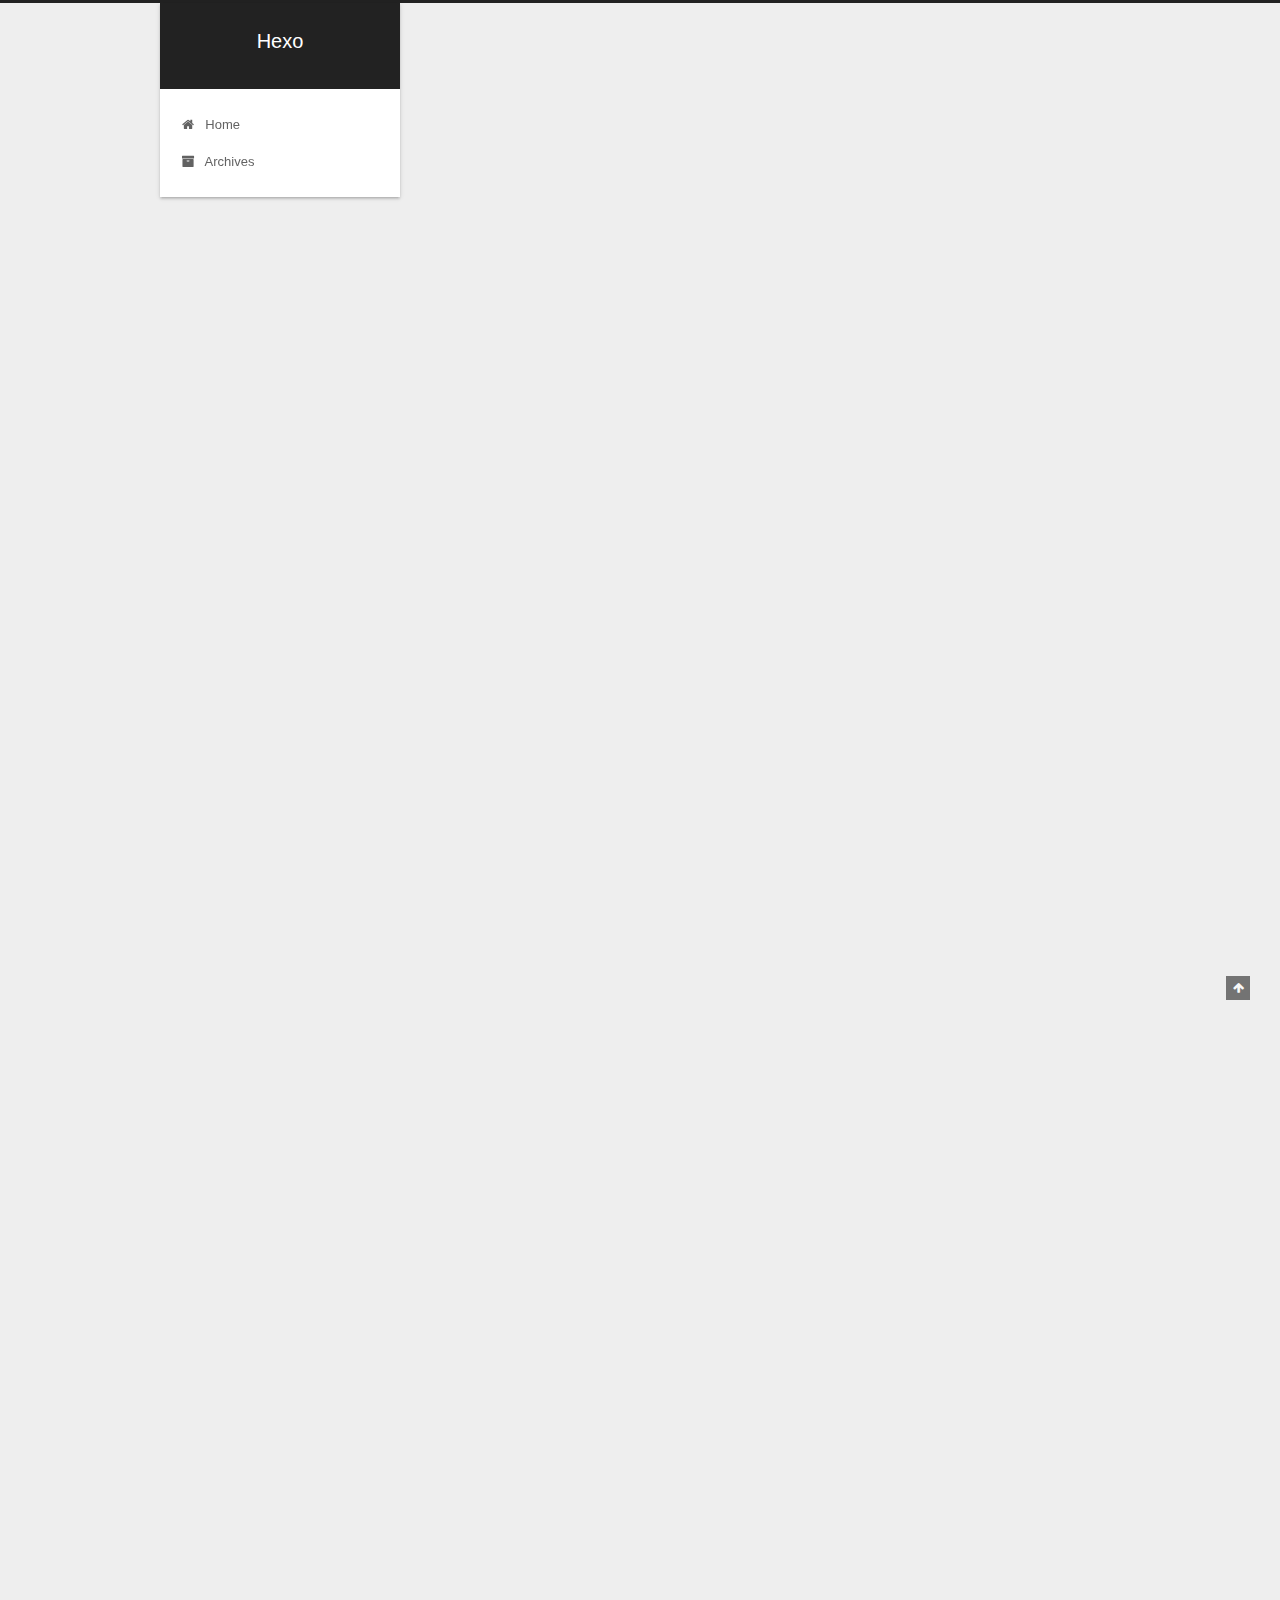
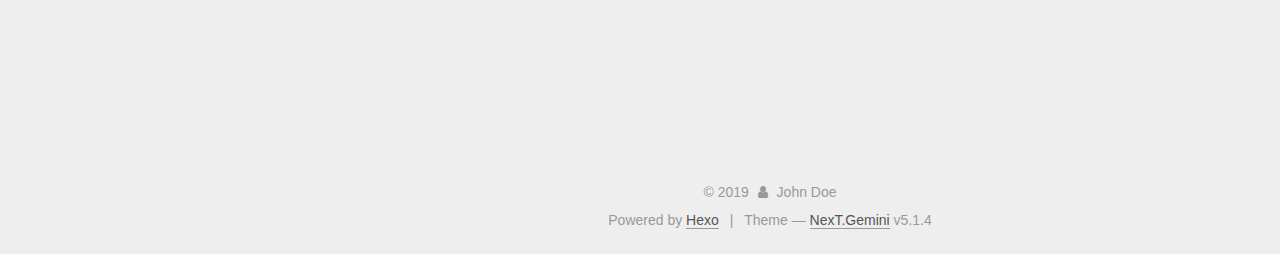
==== index.html @ a7d77ce6 "Site updated: 2019-10-28 16:21:42" ====
<!DOCTYPE html>



  


<html class="theme-next gemini use-motion" lang="en">
<head>
  <meta charset="UTF-8"/>
<meta http-equiv="X-UA-Compatible" content="IE=edge" />
<meta name="viewport" content="width=device-width, initial-scale=1, maximum-scale=1"/>
<meta name="theme-color" content="#222">









<meta http-equiv="Cache-Control" content="no-transform" />
<meta http-equiv="Cache-Control" content="no-siteapp" />
















  
  
  <link href="/lib/fancybox/source/jquery.fancybox.css?v=2.1.5" rel="stylesheet" type="text/css" />







<link href="/lib/font-awesome/css/font-awesome.min.css?v=4.6.2" rel="stylesheet" type="text/css" />

<link href="/css/main.css?v=5.1.4" rel="stylesheet" type="text/css" />


  <link rel="apple-touch-icon" sizes="180x180" href="/images/apple-touch-icon-next.png?v=5.1.4">


  <link rel="icon" type="image/png" sizes="32x32" href="/images/favicon-32x32-next.png?v=5.1.4">


  <link rel="icon" type="image/png" sizes="16x16" href="/images/favicon-16x16-next.png?v=5.1.4">


  <link rel="mask-icon" href="/images/logo.svg?v=5.1.4" color="#222">





  <meta name="keywords" content="Hexo, NexT" />










<meta property="og:type" content="website">
<meta property="og:title" content="Hexo">
<meta property="og:url" content="http:&#x2F;&#x2F;yoursite.com&#x2F;index.html">
<meta property="og:site_name" content="Hexo">
<meta property="og:locale" content="en">
<meta name="twitter:card" content="summary">



<script type="text/javascript" id="hexo.configurations">
  var NexT = window.NexT || {};
  var CONFIG = {
    root: '/',
    scheme: 'Gemini',
    version: '5.1.4',
    sidebar: {"position":"left","display":"post","offset":12,"b2t":false,"scrollpercent":false,"onmobile":false},
    fancybox: true,
    tabs: true,
    motion: {"enable":true,"async":false,"transition":{"post_block":"fadeIn","post_header":"slideDownIn","post_body":"slideDownIn","coll_header":"slideLeftIn","sidebar":"slideUpIn"}},
    duoshuo: {
      userId: '0',
      author: 'Author'
    },
    algolia: {
      applicationID: '',
      apiKey: '',
      indexName: '',
      hits: {"per_page":10},
      labels: {"input_placeholder":"Search for Posts","hits_empty":"We didn't find any results for the search: ${query}","hits_stats":"${hits} results found in ${time} ms"}
    }
  };
</script>



  <link rel="canonical" href="http://yoursite.com/"/>





  <title>Hexo</title>
  








</head>

<body itemscope itemtype="http://schema.org/WebPage" lang="en">

  
  
    
  

  <div class="container sidebar-position-left 
  page-home">
    <div class="headband"></div>

    <header id="header" class="header" itemscope itemtype="http://schema.org/WPHeader">
      <div class="header-inner"><div class="site-brand-wrapper">
  <div class="site-meta ">
    

    <div class="custom-logo-site-title">
      <a href="/"  class="brand" rel="start">
        <span class="logo-line-before"><i></i></span>
        <span class="site-title">Hexo</span>
        <span class="logo-line-after"><i></i></span>
      </a>
    </div>
      
        <p class="site-subtitle"></p>
      
  </div>

  <div class="site-nav-toggle">
    <button>
      <span class="btn-bar"></span>
      <span class="btn-bar"></span>
      <span class="btn-bar"></span>
    </button>
  </div>
</div>

<nav class="site-nav">
  

  
    <ul id="menu" class="menu">
      
        
        <li class="menu-item menu-item-home">
          <a href="/%20" rel="section">
            
              <i class="menu-item-icon fa fa-fw fa-home"></i> <br />
            
            Home
          </a>
        </li>
      
        
        <li class="menu-item menu-item-archives">
          <a href="/archives/%20" rel="section">
            
              <i class="menu-item-icon fa fa-fw fa-archive"></i> <br />
            
            Archives
          </a>
        </li>
      

      
    </ul>
  

  
</nav>



 </div>
    </header>

    <main id="main" class="main">
      <div class="main-inner">
        <div class="content-wrap">
          <div id="content" class="content">
            
  <section id="posts" class="posts-expand">
    
      

  

  
  
  

  <article class="post post-type-normal" itemscope itemtype="http://schema.org/Article">
  
  
  
  <div class="post-block">
    <link itemprop="mainEntityOfPage" href="http://yoursite.com/2019/10/28/%E6%88%91%E7%9A%84%E5%8D%9A%E5%AE%A2/">

    <span hidden itemprop="author" itemscope itemtype="http://schema.org/Person">
      <meta itemprop="name" content="John Doe">
      <meta itemprop="description" content="">
      <meta itemprop="image" content="/images/avatar.gif">
    </span>

    <span hidden itemprop="publisher" itemscope itemtype="http://schema.org/Organization">
      <meta itemprop="name" content="Hexo">
    </span>

    
      <header class="post-header">

        
        
          <h1 class="post-title" itemprop="name headline">
                
                <a class="post-title-link" href="/2019/10/28/%E6%88%91%E7%9A%84%E5%8D%9A%E5%AE%A2/" itemprop="url">我的博客</a></h1>
        

        <div class="post-meta">
          <span class="post-time">
            
              <span class="post-meta-item-icon">
                <i class="fa fa-calendar-o"></i>
              </span>
              
                <span class="post-meta-item-text">Posted on</span>
              
              <time title="Post created" itemprop="dateCreated datePublished" datetime="2019-10-28T16:10:35+08:00">
                2019-10-28
              </time>
            

            

            
          </span>

          

          
            
          

          
          

          

          

          

        </div>
      </header>
    

    
    
    
    <div class="post-body" itemprop="articleBody">

      
      

      
        
          
            
          
        
      
    </div>
    
    
    

    

    

    

    <footer class="post-footer">
      

      

      

      
      
        <div class="post-eof"></div>
      
    </footer>
  </div>
  
  
  
  </article>


    
      

  

  
  
  

  <article class="post post-type-normal" itemscope itemtype="http://schema.org/Article">
  
  
  
  <div class="post-block">
    <link itemprop="mainEntityOfPage" href="http://yoursite.com/2019/10/25/StringBuilder/">

    <span hidden itemprop="author" itemscope itemtype="http://schema.org/Person">
      <meta itemprop="name" content="John Doe">
      <meta itemprop="description" content="">
      <meta itemprop="image" content="/images/avatar.gif">
    </span>

    <span hidden itemprop="publisher" itemscope itemtype="http://schema.org/Organization">
      <meta itemprop="name" content="Hexo">
    </span>

    
      <header class="post-header">

        
        
          <h1 class="post-title" itemprop="name headline">
                
                <a class="post-title-link" href="/2019/10/25/StringBuilder/" itemprop="url">StringBuilder</a></h1>
        

        <div class="post-meta">
          <span class="post-time">
            
              <span class="post-meta-item-icon">
                <i class="fa fa-calendar-o"></i>
              </span>
              
                <span class="post-meta-item-text">Posted on</span>
              
              <time title="Post created" itemprop="dateCreated datePublished" datetime="2019-10-25T15:19:40+08:00">
                2019-10-25
              </time>
            

            

            
          </span>

          

          
            
          

          
          

          

          

          

        </div>
      </header>
    

    
    
    
    <div class="post-body" itemprop="articleBody">

      
      

      
        
          
            <h2 id=""><a href="#" class="headerlink" title=""></a></h2>
          
        
      
    </div>
    
    
    

    

    

    

    <footer class="post-footer">
      

      

      

      
      
        <div class="post-eof"></div>
      
    </footer>
  </div>
  
  
  
  </article>


    
      

  

  
  
  

  <article class="post post-type-normal" itemscope itemtype="http://schema.org/Article">
  
  
  
  <div class="post-block">
    <link itemprop="mainEntityOfPage" href="http://yoursite.com/2019/10/24/%E6%88%91%E7%9A%84%E7%AC%AC%E4%B8%80%E7%AF%87%E5%8D%9A%E5%AE%A2/">

    <span hidden itemprop="author" itemscope itemtype="http://schema.org/Person">
      <meta itemprop="name" content="John Doe">
      <meta itemprop="description" content="">
      <meta itemprop="image" content="/images/avatar.gif">
    </span>

    <span hidden itemprop="publisher" itemscope itemtype="http://schema.org/Organization">
      <meta itemprop="name" content="Hexo">
    </span>

    
      <header class="post-header">

        
        
          <h1 class="post-title" itemprop="name headline">
                
                <a class="post-title-link" href="/2019/10/24/%E6%88%91%E7%9A%84%E7%AC%AC%E4%B8%80%E7%AF%87%E5%8D%9A%E5%AE%A2/" itemprop="url">我的第一篇博客</a></h1>
        

        <div class="post-meta">
          <span class="post-time">
            
              <span class="post-meta-item-icon">
                <i class="fa fa-calendar-o"></i>
              </span>
              
                <span class="post-meta-item-text">Posted on</span>
              
              <time title="Post created" itemprop="dateCreated datePublished" datetime="2019-10-24T00:27:54+08:00">
                2019-10-24
              </time>
            

            

            
          </span>

          

          
            
          

          
          

          

          

          

        </div>
      </header>
    

    
    
    
    <div class="post-body" itemprop="articleBody">

      
      

      
        
          
            <p>hello Hexo!</p>

          
        
      
    </div>
    
    
    

    

    

    

    <footer class="post-footer">
      

      

      

      
      
        <div class="post-eof"></div>
      
    </footer>
  </div>
  
  
  
  </article>


    
      

  

  
  
  

  <article class="post post-type-normal" itemscope itemtype="http://schema.org/Article">
  
  
  
  <div class="post-block">
    <link itemprop="mainEntityOfPage" href="http://yoursite.com/2019/10/23/hello-world/">

    <span hidden itemprop="author" itemscope itemtype="http://schema.org/Person">
      <meta itemprop="name" content="John Doe">
      <meta itemprop="description" content="">
      <meta itemprop="image" content="/images/avatar.gif">
    </span>

    <span hidden itemprop="publisher" itemscope itemtype="http://schema.org/Organization">
      <meta itemprop="name" content="Hexo">
    </span>

    
      <header class="post-header">

        
        
          <h1 class="post-title" itemprop="name headline">
                
                <a class="post-title-link" href="/2019/10/23/hello-world/" itemprop="url">Hello World</a></h1>
        

        <div class="post-meta">
          <span class="post-time">
            
              <span class="post-meta-item-icon">
                <i class="fa fa-calendar-o"></i>
              </span>
              
                <span class="post-meta-item-text">Posted on</span>
              
              <time title="Post created" itemprop="dateCreated datePublished" datetime="2019-10-23T23:57:52+08:00">
                2019-10-23
              </time>
            

            

            
          </span>

          

          
            
          

          
          

          

          

          

        </div>
      </header>
    

    
    
    
    <div class="post-body" itemprop="articleBody">

      
      

      
        
          
            <p>Welcome to <a href="https://hexo.io/" target="_blank" rel="noopener">Hexo</a>! This is your very first post. Check <a href="https://hexo.io/docs/" target="_blank" rel="noopener">documentation</a> for more info. If you get any problems when using Hexo, you can find the answer in <a href="https://hexo.io/docs/troubleshooting.html" target="_blank" rel="noopener">troubleshooting</a> or you can ask me on <a href="https://github.com/hexojs/hexo/issues" target="_blank" rel="noopener">GitHub</a>.</p>
<h2 id="Quick-Start"><a href="#Quick-Start" class="headerlink" title="Quick Start"></a>Quick Start</h2><h3 id="Create-a-new-post"><a href="#Create-a-new-post" class="headerlink" title="Create a new post"></a>Create a new post</h3><figure class="highlight bash"><table><tr><td class="gutter"><pre><span class="line">1</span><br></pre></td><td class="code"><pre><span class="line">$ hexo new <span class="string">"My New Post"</span></span><br></pre></td></tr></table></figure>

<p>More info: <a href="https://hexo.io/docs/writing.html" target="_blank" rel="noopener">Writing</a></p>
<h3 id="Run-server"><a href="#Run-server" class="headerlink" title="Run server"></a>Run server</h3><figure class="highlight bash"><table><tr><td class="gutter"><pre><span class="line">1</span><br></pre></td><td class="code"><pre><span class="line">$ hexo server</span><br></pre></td></tr></table></figure>

<p>More info: <a href="https://hexo.io/docs/server.html" target="_blank" rel="noopener">Server</a></p>
<h3 id="Generate-static-files"><a href="#Generate-static-files" class="headerlink" title="Generate static files"></a>Generate static files</h3><figure class="highlight bash"><table><tr><td class="gutter"><pre><span class="line">1</span><br></pre></td><td class="code"><pre><span class="line">$ hexo generate</span><br></pre></td></tr></table></figure>

<p>More info: <a href="https://hexo.io/docs/generating.html" target="_blank" rel="noopener">Generating</a></p>
<h3 id="Deploy-to-remote-sites"><a href="#Deploy-to-remote-sites" class="headerlink" title="Deploy to remote sites"></a>Deploy to remote sites</h3><figure class="highlight bash"><table><tr><td class="gutter"><pre><span class="line">1</span><br></pre></td><td class="code"><pre><span class="line">$ hexo deploy</span><br></pre></td></tr></table></figure>

<p>More info: <a href="https://hexo.io/docs/deployment.html" target="_blank" rel="noopener">Deployment</a></p>

          
        
      
    </div>
    
    
    

    

    

    

    <footer class="post-footer">
      

      

      

      
      
        <div class="post-eof"></div>
      
    </footer>
  </div>
  
  
  
  </article>


    
  </section>

  


          </div>
          


          

        </div>
        
          
  
  <div class="sidebar-toggle">
    <div class="sidebar-toggle-line-wrap">
      <span class="sidebar-toggle-line sidebar-toggle-line-first"></span>
      <span class="sidebar-toggle-line sidebar-toggle-line-middle"></span>
      <span class="sidebar-toggle-line sidebar-toggle-line-last"></span>
    </div>
  </div>

  <aside id="sidebar" class="sidebar">
    
    <div class="sidebar-inner">

      

      

      <section class="site-overview-wrap sidebar-panel sidebar-panel-active">
        <div class="site-overview">
          <div class="site-author motion-element" itemprop="author" itemscope itemtype="http://schema.org/Person">
            
              <p class="site-author-name" itemprop="name">John Doe</p>
              <p class="site-description motion-element" itemprop="description"></p>
          </div>

          <nav class="site-state motion-element">

            
              <div class="site-state-item site-state-posts">
              
                <a href="/archives/%20%7C%7C%20archive">
              
                  <span class="site-state-item-count">4</span>
                  <span class="site-state-item-name">posts</span>
                </a>
              </div>
            

            

            

          </nav>

          

          

          
          

          
          

          

        </div>
      </section>

      

      

    </div>
  </aside>


        
      </div>
    </main>

    <footer id="footer" class="footer">
      <div class="footer-inner">
        <div class="copyright">&copy; <span itemprop="copyrightYear">2019</span>
  <span class="with-love">
    <i class="fa fa-user"></i>
  </span>
  <span class="author" itemprop="copyrightHolder">John Doe</span>

  
</div>


  <div class="powered-by">Powered by <a class="theme-link" target="_blank" href="https://hexo.io">Hexo</a></div>



  <span class="post-meta-divider">|</span>



  <div class="theme-info">Theme &mdash; <a class="theme-link" target="_blank" href="https://github.com/iissnan/hexo-theme-next">NexT.Gemini</a> v5.1.4</div>




        







        
      </div>
    </footer>

    
      <div class="back-to-top">
        <i class="fa fa-arrow-up"></i>
        
      </div>
    

    

  </div>

  

<script type="text/javascript">
  if (Object.prototype.toString.call(window.Promise) !== '[object Function]') {
    window.Promise = null;
  }
</script>









  












  
  
    <script type="text/javascript" src="/lib/jquery/index.js?v=2.1.3"></script>
  

  
  
    <script type="text/javascript" src="/lib/fastclick/lib/fastclick.min.js?v=1.0.6"></script>
  

  
  
    <script type="text/javascript" src="/lib/jquery_lazyload/jquery.lazyload.js?v=1.9.7"></script>
  

  
  
    <script type="text/javascript" src="/lib/velocity/velocity.min.js?v=1.2.1"></script>
  

  
  
    <script type="text/javascript" src="/lib/velocity/velocity.ui.min.js?v=1.2.1"></script>
  

  
  
    <script type="text/javascript" src="/lib/fancybox/source/jquery.fancybox.pack.js?v=2.1.5"></script>
  


  


  <script type="text/javascript" src="/js/src/utils.js?v=5.1.4"></script>

  <script type="text/javascript" src="/js/src/motion.js?v=5.1.4"></script>



  
  


  <script type="text/javascript" src="/js/src/affix.js?v=5.1.4"></script>

  <script type="text/javascript" src="/js/src/schemes/pisces.js?v=5.1.4"></script>



  

  


  <script type="text/javascript" src="/js/src/bootstrap.js?v=5.1.4"></script>



  


  




	





  





  












  





  

  

  

  
  

  

  

  

</body>
</html>
---- css/main.css ----
/* normalize.css v3.0.2 | MIT License | git.io/normalize */
html {
  font-family: sans-serif; /* 1 */
  -ms-text-size-adjust: 100%; /* 2 */
  -webkit-text-size-adjust: 100%; /* 2 */
}
body {
  margin: 0;
}
article,
aside,
details,
figcaption,
figure,
footer,
header,
hgroup,
main,
menu,
nav,
section,
summary {
  display: block;
}
audio,
canvas,
progress,
video {
  display: inline-block; /* 1 */
  vertical-align: baseline; /* 2 */
}
audio:not([controls]) {
  display: none;
  height: 0;
}
[hidden],
template {
  display: none;
}
a {
  background-color: transparent;
}
a:active,
a:hover {
  outline: 0;
}
abbr[title] {
  border-bottom: 1px dotted;
}
b,
strong {
  font-weight: bold;
}
dfn {
  font-style: italic;
}
h1 {
  font-size: 2em;
  margin: 0.67em 0;
}
mark {
  background: #ff0;
  color: #000;
}
small {
  font-size: 80%;
}
sub,
sup {
  font-size: 75%;
  line-height: 0;
  position: relative;
  vertical-align: baseline;
}
sup {
  top: -0.5em;
}
sub {
  bottom: -0.25em;
}
img {
  border: 0;
}
svg:not(:root) {
  overflow: hidden;
}
figure {
  margin: 1em 40px;
}
hr {
  -moz-box-sizing: content-box;
  box-sizing: content-box;
  height: 0;
}
pre {
  overflow: auto;
}
code,
kbd,
pre,
samp {
  font-family: monospace, monospace;
  font-size: 1em;
}
button,
input,
optgroup,
select,
textarea {
  color: inherit; /* 1 */
  font: inherit; /* 2 */
  margin: 0; /* 3 */
}
button {
  overflow: visible;
}
button,
select {
  text-transform: none;
}
button,
html input[type="button"],
input[type="reset"],
input[type="submit"] {
  -webkit-appearance: button; /* 2 */
  cursor: pointer; /* 3 */
}
button[disabled],
html input[disabled] {
  cursor: default;
}
button::-moz-focus-inner,
input::-moz-focus-inner {
  border: 0;
  padding: 0;
}
input {
  line-height: normal;
}
input[type="checkbox"],
input[type="radio"] {
  box-sizing: border-box; /* 1 */
  padding: 0; /* 2 */
}
input[type="number"]::-webkit-inner-spin-button,
input[type="number"]::-webkit-outer-spin-button {
  height: auto;
}
input[type="search"] {
  -webkit-appearance: textfield; /* 1 */
  -moz-box-sizing: content-box;
  -webkit-box-sizing: content-box; /* 2 */
  box-sizing: content-box;
}
input[type="search"]::-webkit-search-cancel-button,
input[type="search"]::-webkit-search-decoration {
  -webkit-appearance: none;
}
fieldset {
  border: 1px solid #c0c0c0;
  margin: 0 2px;
  padding: 0.35em 0.625em 0.75em;
}
legend {
  border: 0; /* 1 */
  padding: 0; /* 2 */
}
textarea {
  overflow: auto;
}
optgroup {
  font-weight: bold;
}
table {
  border-collapse: collapse;
  border-spacing: 0;
}
td,
th {
  padding: 0;
}
::selection {
  background: #262a30;
  color: #fff;
}
body {
  position: relative;
  font-family: 'Lato', "PingFang SC", "Microsoft YaHei", sans-serif;
  font-size: 14px;
  line-height: 2;
  color: #555;
  background: #eee;
}
@media (max-width: 767px) {
  body {
    padding-right: 0 !important;
  }
}
@media (min-width: 768px) and (max-width: 991px) {
  body {
    padding-right: 0 !important;
  }
}
@media (min-width: 1600px) {
  body {
    font-size: 16px;
  }
}
h1,
h2,
h3,
h4,
h5,
h6 {
  margin: 0;
  padding: 0;
  font-weight: bold;
  line-height: 1.5;
  font-family: 'Lato', "PingFang SC", "Microsoft YaHei", sans-serif;
}
h2,
h3,
h4,
h5,
h6 {
  margin: 20px 0 15px;
}
h1 {
  font-size: 22px;
}
@media (max-width: 767px) {
  h1 {
    font-size: 18px;
  }
}
h2 {
  font-size: 20px;
}
@media (max-width: 767px) {
  h2 {
    font-size: 16px;
  }
}
h3 {
  font-size: 18px;
}
@media (max-width: 767px) {
  h3 {
    font-size: 14px;
  }
}
h4 {
  font-size: 16px;
}
@media (max-width: 767px) {
  h4 {
    font-size: 12px;
  }
}
h5 {
  font-size: 14px;
}
@media (max-width: 767px) {
  h5 {
    font-size: 10px;
  }
}
h6 {
  font-size: 12px;
}
@media (max-width: 767px) {
  h6 {
    font-size: 8px;
  }
}
p {
  margin: 0 0 20px 0;
}
a {
  color: #555;
  text-decoration: none;
  outline: none;
  border-bottom: 1px solid #999;
  word-wrap: break-word;
}
a:hover {
  color: #222;
  border-bottom-color: #222;
}
blockquote {
  margin: 0;
  padding: 0;
}
img {
  display: block;
  margin: auto;
  max-width: 100%;
  height: auto;
}
hr {
  margin: 40px 0;
  height: 3px;
  border: none;
  background-color: #ddd;
  background-image: repeating-linear-gradient(-45deg, #fff, #fff 4px, transparent 4px, transparent 8px);
}
blockquote {
  padding: 0 15px;
  color: #666;
  border-left: 4px solid #ddd;
}
blockquote cite::before {
  content: "-";
  padding: 0 5px;
}
dt {
  font-weight: 700;
}
dd {
  margin: 0;
  padding: 0;
}
kbd {
  border: 1px solid #ccc;
  border-radius: 0.2em;
  box-shadow: 0.1em 0.1em 0.2em rgba(0,0,0,0.1);
  background-color: #f9f9f9;
  font-family: inherit;
  background-image: -webkit-linear-gradient(top, #eee, #fff, #eee);
  padding: 0.1em 0.3em;
  white-space: nowrap;
}
.text-left {
  text-align: left;
}
.text-center {
  text-align: center;
}
.text-right {
  text-align: right;
}
.text-justify {
  text-align: justify;
}
.text-nowrap {
  white-space: nowrap;
}
.text-lowercase {
  text-transform: lowercase;
}
.text-uppercase {
  text-transform: uppercase;
}
.text-capitalize {
  text-transform: capitalize;
}
.center-block {
  display: block;
  margin-left: auto;
  margin-right: auto;
}
.clearfix:before,
.clearfix:after {
  content: " ";
  display: table;
}
.clearfix:after {
  clear: both;
}
.pullquote {
  width: 45%;
}
.pullquote.left {
  float: left;
  margin-left: 5px;
  margin-right: 10px;
}
.pullquote.right {
  float: right;
  margin-left: 10px;
  margin-right: 5px;
}
.affix.affix.affix {
  position: fixed;
}
.translation {
  margin-top: -20px;
  font-size: 14px;
  color: #999;
}
.scrollbar-measure {
  width: 100px;
  height: 100px;
  overflow: scroll;
  position: absolute;
  top: -9999px;
}
.use-motion .motion-element {
  opacity: 0;
}
table {
  margin: 20px 0;
  width: 100%;
  border-collapse: collapse;
  border-spacing: 0;
  border: 1px solid #ddd;
  font-size: 14px;
  table-layout: fixed;
  word-wrap: break-all;
}
table>tbody>tr:nth-of-type(odd) {
  background-color: #f9f9f9;
}
table>tbody>tr:hover {
  background-color: #f5f5f5;
}
caption,
th,
td {
  padding: 8px;
  text-align: left;
  vertical-align: middle;
  font-weight: normal;
}
th,
td {
  border-bottom: 3px solid #ddd;
  border-right: 1px solid #eee;
}
th {
  padding-bottom: 10px;
  font-weight: 700;
}
td {
  border-bottom-width: 1px;
}
html,
body {
  height: 100%;
}
.container {
  position: relative;
  min-height: 100%;
}
.header-inner {
  margin: 0 auto;
  padding: 100px 0 70px;
  width: calc(100% - 252px);
}
@media (min-width: 1600px) {
  .container .header-inner {
    width: 900px;
  }
}
.main {
  padding-bottom: 150px;
}
.main-inner {
  margin: 0 auto;
  width: calc(100% - 252px);
}
@media (min-width: 1600px) {
  .container .main-inner {
    width: 900px;
  }
}
.footer {
  position: absolute;
  left: 0;
  bottom: 0;
  width: 100%;
  min-height: 50px;
}
.footer-inner {
  box-sizing: border-box;
  margin: 20px auto;
  width: calc(100% - 252px);
}
@media (min-width: 1600px) {
  .container .footer-inner {
    width: 900px;
  }
}
pre,
.highlight {
  overflow: auto;
  margin: 20px 0;
  padding: 0;
  font-size: 13px;
  color: #4d4d4c;
  background: #f7f7f7;
  line-height: 1.6;
}
pre,
code {
  font-family: consolas, Menlo, "PingFang SC", "Microsoft YaHei", monospace;
}
code {
  padding: 2px 4px;
  word-wrap: break-word;
  color: #555;
  background: #eee;
  border-radius: 3px;
  font-size: 13px;
}
pre {
  padding: 10px;
}
pre code {
  padding: 0;
  color: #4d4d4c;
  background: none;
  text-shadow: none;
}
.highlight {
  border-radius: 1px;
}
.highlight pre {
  border: none;
  margin: 0;
  padding: 10px 0;
}
.highlight table {
  margin: 0;
  width: auto;
  border: none;
}
.highlight td {
  border: none;
  padding: 0;
}
.highlight figcaption {
  font-size: 1em;
  color: #4d4d4c;
  line-height: 1em;
  margin-bottom: 1em;
}
.highlight figcaption:before,
.highlight figcaption:after {
  content: " ";
  display: table;
}
.highlight figcaption:after {
  clear: both;
}
.highlight figcaption a {
  float: right;
  color: #4d4d4c;
}
.highlight figcaption a:hover {
  border-bottom-color: #4d4d4c;
}
.highlight .gutter pre {
  padding-left: 10px;
  padding-right: 10px;
  color: #869194;
  text-align: right;
  background-color: #eff2f3;
}
.highlight .code pre {
  width: 100%;
  padding-left: 10px;
  padding-right: 10px;
  background-color: #f7f7f7;
}
.highlight .line {
  height: 20px;
}
.gutter {
  -webkit-user-select: none;
  -moz-user-select: none;
  -ms-user-select: none;
  user-select: none;
}
.gist table {
  width: auto;
}
.gist table td {
  border: none;
}
pre .deletion {
  background: #fdd;
}
pre .addition {
  background: #dfd;
}
pre .meta {
  color: #8959a8;
}
pre .comment {
  color: #8e908c;
}
pre .variable,
pre .attribute,
pre .tag,
pre .regexp,
pre .ruby .constant,
pre .xml .tag .title,
pre .xml .pi,
pre .xml .doctype,
pre .html .doctype,
pre .css .id,
pre .css .class,
pre .css .pseudo {
  color: #c82829;
}
pre .number,
pre .preprocessor,
pre .built_in,
pre .literal,
pre .params,
pre .constant,
pre .command {
  color: #f5871f;
}
pre .ruby .class .title,
pre .css .rules .attribute,
pre .string,
pre .value,
pre .inheritance,
pre .header,
pre .ruby .symbol,
pre .xml .cdata,
pre .special,
pre .number,
pre .formula {
  color: #718c00;
}
pre .title,
pre .css .hexcolor {
  color: #3e999f;
}
pre .function,
pre .python .decorator,
pre .python .title,
pre .ruby .function .title,
pre .ruby .title .keyword,
pre .perl .sub,
pre .javascript .title,
pre .coffeescript .title {
  color: #4271ae;
}
pre .keyword,
pre .javascript .function {
  color: #8959a8;
}
.full-image.full-image.full-image.full-image {
  border: none;
  max-width: 100%;
  width: auto;
  margin: 20px auto 25px;
}
@media (min-width: 992px) {
  .full-image.full-image.full-image.full-image {
    max-width: none;
    width: 118%;
    margin: 0 -9%;
  }
}
.blockquote-center,
.page-home .post-type-quote blockquote,
.page-post-detail .post-type-quote blockquote {
  position: relative;
  margin: 40px 0;
  padding: 0;
  border-left: none;
  text-align: center;
}
.blockquote-center::before,
.page-home .post-type-quote blockquote::before,
.page-post-detail .post-type-quote blockquote::before,
.blockquote-center::after,
.page-home .post-type-quote blockquote::after,
.page-post-detail .post-type-quote blockquote::after {
  position: absolute;
  content: ' ';
  display: block;
  width: 100%;
  height: 24px;
  opacity: 0.2;
  background-repeat: no-repeat;
  background-position: 0 -6px;
  background-size: 22px 22px;
}
.blockquote-center::before,
.page-home .post-type-quote blockquote::before,
.page-post-detail .post-type-quote blockquote::before {
  top: -20px;
  background-image: url("../images/quote-l.svg");
  border-top: 1px solid #ccc;
}
.blockquote-center::after,
.page-home .post-type-quote blockquote::after,
.page-post-detail .post-type-quote blockquote::after {
  bottom: -20px;
  background-image: url("../images/quote-r.svg");
  border-bottom: 1px solid #ccc;
  background-position: 100% 8px;
}
.blockquote-center p,
.page-home .post-type-quote blockquote p,
.page-post-detail .post-type-quote blockquote p,
.blockquote-center div,
.page-home .post-type-quote blockquote div,
.page-post-detail .post-type-quote blockquote div {
  text-align: center;
}
.post .post-body .group-picture img {
  box-sizing: border-box;
  padding: 0 3px;
  border: none;
}
.post .group-picture-row {
  overflow: hidden;
  margin-top: 6px;
}
.post .group-picture-row:first-child {
  margin-top: 0;
}
.post .group-picture-column {
  float: left;
}
.page-post-detail .post-body .group-picture-column {
  float: none;
  margin-top: 10px;
  width: auto !important;
}
.page-post-detail .post-body .group-picture-column img {
  margin: 0 auto;
}
.page-archive .group-picture-container {
  overflow: hidden;
}
.page-archive .group-picture-row {
  float: left;
}
.page-archive .group-picture-row:first-child {
  margin-top: 6px;
}
.page-archive .group-picture-column {
  max-width: 150px;
  max-height: 150px;
}
.post-body .note {
  position: relative;
  padding: 15px;
  margin-bottom: 20px;
  border: 1px solid #eee;
  border-left-width: 5px;
  border-radius: 3px;
}
.post-body .note h2,
.post-body .note h3,
.post-body .note h4,
.post-body .note h5,
.post-body .note h6 {
  margin-top: 0;
  margin-bottom: 0;
  border-bottom: initial;
  padding-top: 0 !important;
}
.post-body .note p:first-child,
.post-body .note ul:first-child,
.post-body .note ol:first-child,
.post-body .note table:first-child,
.post-body .note pre:first-child,
.post-body .note blockquote:first-child {
  margin-top: 0;
}
.post-body .note p:last-child,
.post-body .note ul:last-child,
.post-body .note ol:last-child,
.post-body .note table:last-child,
.post-body .note pre:last-child,
.post-body .note blockquote:last-child {
  margin-bottom: 0;
}
.post-body .note.default {
  border-left-color: #777;
}
.post-body .note.default h2,
.post-body .note.default h3,
.post-body .note.default h4,
.post-body .note.default h5,
.post-body .note.default h6 {
  color: #777;
}
.post-body .note.primary {
  border-left-color: #6f42c1;
}
.post-body .note.primary h2,
.post-body .note.primary h3,
.post-body .note.primary h4,
.post-body .note.primary h5,
.post-body .note.primary h6 {
  color: #6f42c1;
}
.post-body .note.info {
  border-left-color: #428bca;
}
.post-body .note.info h2,
.post-body .note.info h3,
.post-body .note.info h4,
.post-body .note.info h5,
.post-body .note.info h6 {
  color: #428bca;
}
.post-body .note.success {
  border-left-color: #5cb85c;
}
.post-body .note.success h2,
.post-body .note.success h3,
.post-body .note.success h4,
.post-body .note.success h5,
.post-body .note.success h6 {
  color: #5cb85c;
}
.post-body .note.warning {
  border-left-color: #f0ad4e;
}
.post-body .note.warning h2,
.post-body .note.warning h3,
.post-body .note.warning h4,
.post-body .note.warning h5,
.post-body .note.warning h6 {
  color: #f0ad4e;
}
.post-body .note.danger {
  border-left-color: #d9534f;
}
.post-body .note.danger h2,
.post-body .note.danger h3,
.post-body .note.danger h4,
.post-body .note.danger h5,
.post-body .note.danger h6 {
  color: #d9534f;
}
.post-body .label {
  display: inline;
  padding: 0 2px;
  white-space: nowrap;
}
.post-body .label.default {
  background-color: #f0f0f0;
}
.post-body .label.primary {
  background-color: #efe6f7;
}
.post-body .label.info {
  background-color: #e5f2f8;
}
.post-body .label.success {
  background-color: #e7f4e9;
}
.post-body .label.warning {
  background-color: #fcf6e1;
}
.post-body .label.danger {
  background-color: #fae8eb;
}
.post-body .tabs {
  position: relative;
  display: block;
  margin-bottom: 20px;
  padding-top: 10px;
}
.post-body .tabs ul.nav-tabs {
  margin: 0;
  padding: 0;
  display: flex;
  margin-bottom: -1px;
}
@media (max-width: 413px) {
  .post-body .tabs ul.nav-tabs {
    display: block;
    margin-bottom: 5px;
  }
}
.post-body .tabs ul.nav-tabs li.tab {
  list-style-type: none !important;
  margin: 0 0.25em 0 0;
  border-top: 3px solid transparent;
  border-left: 1px solid transparent;
  border-right: 1px solid transparent;
}
@media (max-width: 413px) {
  .post-body .tabs ul.nav-tabs li.tab {
    margin: initial;
    border-top: 1px solid transparent;
    border-left: 3px solid transparent;
    border-right: 1px solid transparent;
    border-bottom: 1px solid transparent;
  }
}
.post-body .tabs ul.nav-tabs li.tab a {
  outline: 0;
  border-bottom: initial;
  display: block;
  line-height: 1.8em;
  padding: 0.25em 0.75em;
  transition-duration: 0.2s;
  transition-timing-function: ease-out;
  transition-delay: 0s;
}
.post-body .tabs ul.nav-tabs li.tab a i {
  width: 1.285714285714286em;
}
.post-body .tabs ul.nav-tabs li.tab.active {
  border-top: 3px solid #fc6423;
  border-left: 1px solid #ddd;
  border-right: 1px solid #ddd;
  background-color: #fff;
}
@media (max-width: 413px) {
  .post-body .tabs ul.nav-tabs li.tab.active {
    border-top: 1px solid #ddd;
    border-left: 3px solid #fc6423;
    border-right: 1px solid #ddd;
    border-bottom: 1px solid #ddd;
  }
}
.post-body .tabs ul.nav-tabs li.tab.active a {
  cursor: default;
  color: #555;
}
.post-body .tabs .tab-content {
  background-color: #fff;
}
.post-body .tabs .tab-content .tab-pane {
  border: 1px solid #ddd;
  padding: 20px 20px 0 20px;
}
.post-body .tabs .tab-content .tab-pane:not(.active) {
  display: none !important;
}
.post-body .tabs .tab-content .tab-pane.active {
  display: block !important;
}
.btn {
  display: inline-block;
  padding: 0 20px;
  font-size: 14px;
  color: #555;
  background: #fff;
  border: 2px solid #555;
  text-decoration: none;
  border-radius: 2px;
  transition-property: background-color;
  transition-duration: 0.2s;
  transition-timing-function: ease-in-out;
  transition-delay: 0s;
  line-height: 2;
}
.btn:hover {
  border-color: #222;
  color: #fff;
  background: #222;
}
.btn +.btn {
  margin: 0 0 8px 8px;
}
.btn .fa-fw {
  width: 1.285714285714286em;
  text-align: left;
}
.btn-bar {
  display: block;
  width: 22px;
  height: 2px;
  background: #555;
  border-radius: 1px;
}
.btn-bar+.btn-bar {
  margin-top: 4px;
}
.pagination {
  margin: 120px 0 40px;
  text-align: center;
  border-top: 1px solid #eee;
}
.page-number-basic,
.pagination .prev,
.pagination .next,
.pagination .page-number,
.pagination .space {
  display: inline-block;
  position: relative;
  top: -1px;
  margin: 0 10px;
  padding: 0 11px;
}
@media (max-width: 767px) {
  .page-number-basic,
  .pagination .prev,
  .pagination .next,
  .pagination .page-number,
  .pagination .space {
    margin: 0 5px;
  }
}
.pagination .prev,
.pagination .next,
.pagination .page-number {
  border-bottom: 0;
  border-top: 1px solid #eee;
  transition-property: border-color;
  transition-duration: 0.2s;
  transition-timing-function: ease-in-out;
  transition-delay: 0s;
}
.pagination .prev:hover,
.pagination .next:hover,
.pagination .page-number:hover {
  border-top-color: #222;
}
.pagination .space {
  padding: 0;
  margin: 0;
}
.pagination .prev {
  margin-left: 0;
}
.pagination .next {
  margin-right: 0;
}
.pagination .page-number.current {
  color: #fff;
  background: #ccc;
  border-top-color: #ccc;
}
@media (max-width: 767px) {
  .pagination {
    border-top: none;
  }
  .pagination .prev,
  .pagination .next,
  .pagination .page-number {
    margin-bottom: 10px;
    border-top: 0;
    border-bottom: 1px solid #eee;
    padding: 0 10px;
  }
  .pagination .prev:hover,
  .pagination .next:hover,
  .pagination .page-number:hover {
    border-bottom-color: #222;
  }
}
.comments {
  margin: 60px 20px 0;
}
.tag-cloud {
  text-align: center;
}
.tag-cloud a {
  display: inline-block;
  margin: 10px;
}
.back-to-top {
  box-sizing: border-box;
  position: fixed;
  bottom: -100px;
  right: 30px;
  z-index: 1050;
  padding: 0 6px;
  width: 24px;
  background: #222;
  font-size: 12px;
  opacity: 0.6;
  color: #fff;
  cursor: pointer;
  text-align: center;
  -webkit-transform: translateZ(0);
  transition-property: bottom;
  transition-duration: 0.2s;
  transition-timing-function: ease-in-out;
  transition-delay: 0s;
}
@media (min-width: 768px) and (max-width: 991px) {
  .back-to-top {
    display: none !important;
  }
}
@media (max-width: 767px) {
  .back-to-top {
    display: none !important;
  }
}
.back-to-top.back-to-top-on {
  bottom: 30px;
}
.header {
  background: transparent;
}
.header-inner {
  position: relative;
}
.headband {
  height: 3px;
  background: #222;
}
.site-meta {
  margin: 0;
  text-align: center;
}
@media (max-width: 767px) {
  .site-meta {
    text-align: center;
  }
}
.brand {
  position: relative;
  display: inline-block;
  padding: 0 40px;
  color: #fff;
  background: #222;
  border-bottom: none;
}
.brand:hover {
  color: #fff;
}
.logo {
  display: inline-block;
  margin-right: 5px;
  line-height: 36px;
  vertical-align: top;
}
.site-title {
  display: inline-block;
  vertical-align: top;
  line-height: 36px;
  font-size: 20px;
  font-weight: normal;
  font-family: 'Lato', "PingFang SC", "Microsoft YaHei", sans-serif;
}
.site-subtitle {
  margin-top: 10px;
  font-size: 13px;
  color: #ddd;
}
.use-motion .brand {
  opacity: 0;
}
.use-motion .logo,
.use-motion .site-title,
.use-motion .site-subtitle {
  opacity: 0;
  position: relative;
  top: -10px;
}
.site-nav-toggle {
  display: none;
  position: absolute;
  top: 10px;
  left: 10px;
}
@media (max-width: 767px) {
  .site-nav-toggle {
    display: block;
  }
}
.site-nav-toggle button {
  margin-top: 2px;
  padding: 9px 10px;
  background: transparent;
  border: none;
}
@media (max-width: 767px) {
  .site-nav {
    display: none;
    margin: 0 -10px;
    padding: 0 10px;
    clear: both;
    border-top: 1px solid #ddd;
  }
}
@media (min-width: 768px) and (max-width: 991px) {
  .site-nav {
    display: block !important;
  }
}
@media (min-width: 992px) {
  .site-nav {
    display: block !important;
  }
}
.menu {
  margin-top: 20px;
  padding-left: 0;
  text-align: center;
}
.menu .menu-item {
  display: inline-block;
  margin: 0 10px;
  list-style: none;
}
@media screen and (max-width: 767px) {
  .menu .menu-item {
    margin-top: 10px;
  }
}
.menu .menu-item a {
  display: block;
  font-size: 13px;
  line-height: inherit;
  border-bottom: 1px solid transparent;
  transition-property: border-color;
  transition-duration: 0.2s;
  transition-timing-function: ease-in-out;
  transition-delay: 0s;
}
.menu .menu-item a:hover,
.menu-item-active a {
  border-bottom-color: #222;
}
.menu .menu-item .fa {
  margin-right: 5px;
}
.use-motion .menu-item {
  opacity: 0;
}
.post-body {
  font-family: 'Lato', "PingFang SC", "Microsoft YaHei", sans-serif;
}
@media (max-width: 767px) {
  .post-body {
    word-break: break-word;
  }
}
.post-body .fancybox img {
  display: block !important;
  margin: 0 auto;
  cursor: pointer;
  cursor: zoom-in;
  cursor: -webkit-zoom-in;
}
.post-body .image-caption,
.post-body .figure .caption {
  margin: -20px auto 15px;
  text-align: center;
  font-size: 14px;
  color: #999;
  font-weight: bold;
  line-height: 1;
}
.post-sticky-flag {
  display: inline-block;
  font-size: 16px;
  -ms-transform: rotate(30deg);
  -webkit-transform: rotate(30deg);
  -moz-transform: rotate(30deg);
  -ms-transform: rotate(30deg);
  -o-transform: rotate(30deg);
  transform: rotate(30deg);
}
.use-motion .post-block,
.use-motion .pagination,
.use-motion .comments {
  opacity: 0;
}
.use-motion .post-header {
  opacity: 0;
}
.use-motion .post-body {
  opacity: 0;
}
.use-motion .collection-title {
  opacity: 0;
}
.posts-expand {
  padding-top: 40px;
}
@media (max-width: 767px) {
  .posts-expand {
    margin: 0 20px;
  }
  .post-body pre .gutter pre {
    padding-right: 10px;
  }
  .post-body .highlight {
    margin-left: 0px;
    margin-right: 0px;
    padding: 0;
  }
  .post-body .highlight .gutter pre {
    padding-right: 10px;
  }
}
@media (min-width: 992px) {
  .posts-expand .post-body {
    text-align: justify;
  }
}
.posts-expand .post-body h2,
.posts-expand .post-body h3,
.posts-expand .post-body h4,
.posts-expand .post-body h5,
.posts-expand .post-body h6 {
  padding-top: 10px;
}
.posts-expand .post-body h2 .header-anchor,
.posts-expand .post-body h3 .header-anchor,
.posts-expand .post-body h4 .header-anchor,
.posts-expand .post-body h5 .header-anchor,
.posts-expand .post-body h6 .header-anchor {
  float: right;
  margin-left: 10px;
  color: #ccc;
  border-bottom-style: none;
  visibility: hidden;
}
.posts-expand .post-body h2 .header-anchor:hover,
.posts-expand .post-body h3 .header-anchor:hover,
.posts-expand .post-body h4 .header-anchor:hover,
.posts-expand .post-body h5 .header-anchor:hover,
.posts-expand .post-body h6 .header-anchor:hover {
  color: inherit;
}
.posts-expand .post-body h2:hover .header-anchor,
.posts-expand .post-body h3:hover .header-anchor,
.posts-expand .post-body h4:hover .header-anchor,
.posts-expand .post-body h5:hover .header-anchor,
.posts-expand .post-body h6:hover .header-anchor {
  visibility: visible;
}
.posts-expand .post-body ul li {
  list-style: circle;
}
.posts-expand .post-body img {
  box-sizing: border-box;
  margin: auto;
  padding: 3px;
  border: 1px solid #ddd;
}
.posts-expand .post-body .fancybox img {
  margin: 0 auto 25px;
}
@media (max-width: 767px) {
  .posts-collapse {
    margin: 0 20px;
  }
  .posts-collapse .post-title,
  .posts-collapse .post-meta {
    display: block;
    width: auto;
    text-align: left;
  }
}
.posts-collapse {
  position: relative;
  z-index: 1010;
  margin-left: 55px;
}
.posts-collapse::after {
  content: " ";
  position: absolute;
  top: 20px;
  left: 0;
  margin-left: -2px;
  width: 4px;
  height: 100%;
  background: #f5f5f5;
  z-index: -1;
}
@media (max-width: 767px) {
  .posts-collapse {
    margin: 0 20px;
  }
}
.posts-collapse .collection-title {
  position: relative;
  margin: 60px 0;
}
.posts-collapse .collection-title h1,
.posts-collapse .collection-title h2 {
  margin-left: 20px;
}
.posts-collapse .collection-title small {
  color: #bbb;
  margin-left: 5px;
}
.posts-collapse .collection-title::before {
  content: " ";
  position: absolute;
  left: 0;
  top: 50%;
  margin-left: -4px;
  margin-top: -4px;
  width: 8px;
  height: 8px;
  background: #bbb;
  border-radius: 50%;
}
.posts-collapse .post {
  margin: 30px 0;
}
.posts-collapse .post-header {
  position: relative;
  transition-duration: 0.2s;
  transition-timing-function: ease-in-out;
  transition-delay: 0s;
  transition-property: border;
  border-bottom: 1px dashed #ccc;
}
.posts-collapse .post-header::before {
  content: " ";
  position: absolute;
  left: 0;
  top: 12px;
  width: 6px;
  height: 6px;
  margin-left: -4px;
  background: #bbb;
  border-radius: 50%;
  border: 1px solid #fff;
  transition-duration: 0.2s;
  transition-timing-function: ease-in-out;
  transition-delay: 0s;
  transition-property: background;
}
.posts-collapse .post-header:hover {
  border-bottom-color: #666;
}
.posts-collapse .post-header:hover::before {
  background: #222;
}
.posts-collapse .post-meta {
  position: absolute;
  font-size: 12px;
  left: 20px;
  top: 5px;
}
.posts-collapse .post-comments-count {
  display: none;
}
.posts-collapse .post-title {
  margin-left: 60px;
  font-size: 16px;
  font-weight: normal;
  line-height: inherit;
}
.posts-collapse .post-title::after {
  margin-left: 3px;
  opacity: 0.6;
}
.posts-collapse .post-title a {
  color: #666;
  border-bottom: none;
}
.page-home .post-type-quote .post-header,
.page-post-detail .post-type-quote .post-header,
.page-home .post-type-quote .post-tags,
.page-post-detail .post-type-quote .post-tags {
  display: none;
}
.posts-expand .post-title {
  text-align: center;
  word-break: break-word;
  font-weight: 400;
}
.posts-expand .post-title-link {
  display: inline-block;
  position: relative;
  color: #555;
  border-bottom: none;
  line-height: 1.2;
  vertical-align: top;
}
.posts-expand .post-title-link::before {
  content: "";
  position: absolute;
  width: 100%;
  height: 2px;
  bottom: 0;
  left: 0;
  background-color: #000;
  visibility: hidden;
  -webkit-transform: scaleX(0);
  -moz-transform: scaleX(0);
  -ms-transform: scaleX(0);
  -o-transform: scaleX(0);
  transform: scaleX(0);
  transition-duration: 0.2s;
  transition-timing-function: ease-in-out;
  transition-delay: 0s;
}
.posts-expand .post-title-link:hover::before {
  visibility: visible;
  -webkit-transform: scaleX(1);
  -moz-transform: scaleX(1);
  -ms-transform: scaleX(1);
  -o-transform: scaleX(1);
  transform: scaleX(1);
}
.posts-expand .post-title-link .fa {
  font-size: 16px;
}
.posts-expand .post-meta {
  margin: 3px 0 60px 0;
  color: #999;
  font-family: 'Lato', "PingFang SC", "Microsoft YaHei", sans-serif;
  font-size: 12px;
  text-align: center;
}
.posts-expand .post-meta .post-category-list {
  display: inline-block;
  margin: 0;
  padding: 3px;
}
.posts-expand .post-meta .post-category-list-link {
  color: #999;
}
.posts-expand .post-meta .post-description {
  font-size: 14px;
  margin-top: 2px;
}
.post-meta-divider {
  margin: 0 0.5em;
}
.post-meta-item-icon {
  margin-right: 3px;
}
@media (min-width: 768px) and (max-width: 991px) {
  .post-meta-item-icon {
    display: inline-block;
  }
}
@media (max-width: 767px) {
  .post-meta-item-icon {
    display: inline-block;
  }
}
@media (min-width: 768px) and (max-width: 991px) {
  .post-meta-item-text {
    display: none;
  }
}
@media (max-width: 767px) {
  .post-meta-item-text {
    display: none;
  }
}
@media (max-width: 767px) {
  .posts-expand .post-comments-count {
    display: none;
  }
}
.post-button {
  margin-top: 40px;
}
.posts-expand .post-tags {
  margin-top: 40px;
  text-align: center;
}
.posts-expand .post-tags a {
  display: inline-block;
  margin-right: 10px;
  font-size: 13px;
}
.post-nav {
  display: table;
  margin-top: 15px;
  width: 100%;
  border-top: 1px solid #eee;
}
.post-nav-divider {
  display: table-cell;
  width: 10%;
}
.post-nav-item {
  display: table-cell;
  padding: 10px 0 0 0;
  width: 45%;
  vertical-align: top;
}
.post-nav-item a {
  position: relative;
  display: block;
  line-height: 25px;
  font-size: 14px;
  color: #555;
  border-bottom: none;
}
.post-nav-item a:hover {
  color: #222;
  border-bottom: none;
}
.post-nav-item a:active {
  top: 2px;
}
.post-nav-item .fa {
  position: absolute;
  top: 8px;
  left: 0;
  font-size: 12px;
}
.post-nav-next a {
  padding-left: 15px;
}
.post-nav-prev {
  text-align: right;
}
.post-nav-prev a {
  padding-right: 15px;
}
.post-nav-prev .fa {
  right: 0;
  left: auto;
}
.posts-expand .post-eof {
  display: block;
  margin: 80px auto 60px;
  width: 8%;
  height: 1px;
  background: #ccc;
  text-align: center;
}
.post:last-child .post-eof.post-eof.post-eof {
  display: none;
}
.post-gallery {
  display: table;
  table-layout: fixed;
  width: 100%;
  border-collapse: separate;
}
.post-gallery-row {
  display: table-row;
}
.post-gallery .post-gallery-img {
  display: table-cell;
  text-align: center;
  vertical-align: middle;
  border: none;
}
.post-gallery .post-gallery-img img {
  max-width: 100%;
  max-height: 100%;
  border: none;
}
.fancybox-close,
.fancybox-close:hover {
  border: none;
}
.rtl.post-body p,
.rtl.post-body a,
.rtl.post-body h1,
.rtl.post-body h2,
.rtl.post-body h3,
.rtl.post-body h4,
.rtl.post-body h5,
.rtl.post-body h6,
.rtl.post-body li,
.rtl.post-body ul,
.rtl.post-body ol {
  direction: rtl;
  font-family: UKIJ Ekran;
}
.rtl.post-title {
  font-family: UKIJ Ekran;
}
.sidebar {
  position: fixed;
  right: 0;
  top: 0;
  bottom: 0;
  width: 0;
  z-index: 1040;
  box-shadow: inset 0 2px 6px #000;
  background: #222;
  -webkit-transform: translateZ(0);
}
.sidebar a {
  color: #999;
  border-bottom-color: #555;
}
.sidebar a:hover {
  color: #eee;
}
@media (min-width: 768px) and (max-width: 991px) {
  .sidebar {
    display: none !important;
  }
}
@media (max-width: 767px) {
  .sidebar {
    display: none !important;
  }
}
.sidebar-inner {
  position: relative;
  padding: 20px 10px;
  color: #999;
  text-align: center;
}
.site-overview-wrap {
  overflow: hidden;
}
.site-overview {
  overflow-y: auto;
  overflow-x: hidden;
}
.sidebar-toggle {
  position: fixed;
  right: 30px;
  bottom: 45px;
  width: 14px;
  height: 14px;
  padding: 5px;
  background: #222;
  line-height: 0;
  z-index: 1050;
  cursor: pointer;
  -webkit-transform: translateZ(0);
}
@media (min-width: 768px) and (max-width: 991px) {
  .sidebar-toggle {
    display: none !important;
  }
}
@media (max-width: 767px) {
  .sidebar-toggle {
    display: none !important;
  }
}
.sidebar-toggle-line {
  position: relative;
  display: inline-block;
  vertical-align: top;
  height: 2px;
  width: 100%;
  background: #fff;
  margin-top: 3px;
}
.sidebar-toggle-line:first-child {
  margin-top: 0;
}
.site-author-image {
  display: block;
  margin: 0 auto;
  padding: 2px;
  max-width: 120px;
  height: auto;
  border: 1px solid #eee;
}
.site-author-name {
  margin: 0;
  text-align: center;
  color: #222;
  font-weight: 600;
}
.site-description {
  margin-top: 0;
  text-align: center;
  font-size: 13px;
  color: #999;
}
.site-state {
  overflow: hidden;
  line-height: 1.4;
  white-space: nowrap;
  text-align: center;
}
.site-state-item {
  display: inline-block;
  padding: 0 15px;
  border-left: 1px solid #eee;
}
.site-state-item:first-child {
  border-left: none;
}
.site-state-item a {
  border-bottom: none;
}
.site-state-item-count {
  display: block;
  text-align: center;
  color: inherit;
  font-weight: 600;
  font-size: 16px;
}
.site-state-item-name {
  font-size: 13px;
  color: #999;
}
.feed-link {
  margin-top: 20px;
}
.feed-link a {
  display: inline-block;
  padding: 0 15px;
  color: #fc6423;
  border: 1px solid #fc6423;
  border-radius: 4px;
}
.feed-link a i {
  color: #fc6423;
  font-size: 14px;
}
.feed-link a:hover {
  color: #fff;
  background: #fc6423;
}
.feed-link a:hover i {
  color: #fff;
}
.links-of-author {
  margin-top: 20px;
}
.links-of-author a {
  display: inline-block;
  vertical-align: middle;
  margin-right: 10px;
  margin-bottom: 10px;
  border-bottom-color: #555;
  font-size: 13px;
}
.links-of-author a:before {
  display: inline-block;
  vertical-align: middle;
  margin-right: 3px;
  content: " ";
  width: 4px;
  height: 4px;
  border-radius: 50%;
  background: #ff371c;
}
.links-of-blogroll {
  font-size: 13px;
}
.links-of-blogroll-title {
  margin-top: 20px;
  font-size: 14px;
  font-weight: 600;
}
.links-of-blogroll-list {
  margin: 0;
  padding: 0;
  list-style: none;
}
.links-of-blogroll-item {
  padding: 2px 10px;
}
.links-of-blogroll-item a {
  max-width: 280px;
  box-sizing: border-box;
  display: inline-block;
  overflow: hidden;
  white-space: nowrap;
  text-overflow: ellipsis;
}
.sidebar-nav {
  margin: 0 0 20px;
  padding-left: 0;
}
.sidebar-nav li {
  display: inline-block;
  cursor: pointer;
  border-bottom: 1px solid transparent;
  font-size: 14px;
  color: #555;
}
.sidebar-nav li:hover {
  color: #fc6423;
}
.page-post-detail .sidebar-nav-toc {
  padding: 0 5px;
}
.page-post-detail .sidebar-nav-overview {
  margin-left: 10px;
}
.sidebar-nav .sidebar-nav-active {
  color: #fc6423;
  border-bottom-color: #fc6423;
}
.sidebar-nav .sidebar-nav-active:hover {
  color: #fc6423;
}
.sidebar-panel {
  display: none;
}
.sidebar-panel-active {
  display: block;
}
.post-toc-empty {
  font-size: 14px;
  color: #666;
}
.post-toc-wrap {
  overflow: hidden;
}
.post-toc {
  overflow: auto;
}
.post-toc ol {
  margin: 0;
  padding: 0 2px 5px 10px;
  text-align: left;
  list-style: none;
  font-size: 14px;
}
.post-toc ol > ol {
  padding-left: 0;
}
.post-toc ol a {
  transition-duration: 0.2s;
  transition-timing-function: ease-in-out;
  transition-delay: 0s;
  transition-property: all;
  color: #666;
  border-bottom-color: #ccc;
}
.post-toc ol a:hover {
  color: #000;
  border-bottom-color: #000;
}
.post-toc .nav-item {
  overflow: hidden;
  text-overflow: ellipsis;
  text-align: justify;
  white-space: nowrap;
  line-height: 1.8;
}
.post-toc .nav .nav-child {
  display: none;
}
.post-toc .nav .active > .nav-child {
  display: block;
}
.post-toc .nav .active-current > .nav-child {
  display: block;
}
.post-toc .nav .active-current > .nav-child > .nav-item {
  display: block;
}
.post-toc .nav .active > a {
  color: #fc6423;
  border-bottom-color: #fc6423;
}
.post-toc .nav .active-current > a {
  color: #fc6423;
}
.post-toc .nav .active-current > a:hover {
  color: #fc6423;
}
.footer {
  font-size: 14px;
  color: #999;
}
.footer img {
  border: none;
}
.footer-inner {
  text-align: center;
}
.with-love {
  display: inline-block;
  margin: 0 5px;
}
.powered-by,
.theme-info {
  display: inline-block;
}
.cc-license {
  margin-top: 10px;
  text-align: center;
}
.cc-license .cc-opacity {
  opacity: 0.7;
  border-bottom: none;
}
.cc-license .cc-opacity:hover {
  opacity: 0.9;
}
.cc-license img {
  display: inline-block;
}
.theme-next #ds-thread #ds-reset {
  color: #555;
}
.theme-next #ds-thread #ds-reset .ds-replybox {
  margin-bottom: 30px;
}
.theme-next #ds-thread #ds-reset .ds-replybox .ds-avatar,
.theme-next #ds-reset .ds-avatar img {
  box-shadow: none;
}
.theme-next #ds-thread #ds-reset .ds-textarea-wrapper {
  border-color: #c7d4e1;
  background: none;
  border-top-right-radius: 3px;
  border-top-left-radius: 3px;
}
.theme-next #ds-thread #ds-reset .ds-textarea-wrapper textarea {
  height: 60px;
}
.theme-next #ds-reset .ds-rounded-top {
  border-radius: 0;
}
.theme-next #ds-thread #ds-reset .ds-post-toolbar {
  box-sizing: border-box;
  border: 1px solid #c7d4e1;
  background: #f6f8fa;
}
.theme-next #ds-thread #ds-reset .ds-post-options {
  height: 40px;
  border: none;
  background: none;
}
.theme-next #ds-thread #ds-reset .ds-toolbar-buttons {
  top: 11px;
}
.theme-next #ds-thread #ds-reset .ds-sync {
  top: 5px;
}
.theme-next #ds-thread #ds-reset .ds-post-button {
  top: 4px;
  right: 5px;
  width: 90px;
  height: 30px;
  border: 1px solid #c5ced7;
  border-radius: 3px;
  background-image: linear-gradient(#fbfbfc, #f5f7f9);
  color: #60676d;
}
.theme-next #ds-thread #ds-reset .ds-post-button:hover {
  background-position: 0 -30px;
  color: #60676d;
}
.theme-next #ds-thread #ds-reset .ds-comments-info {
  padding: 10px 0;
}
.theme-next #ds-thread #ds-reset .ds-sort {
  display: none;
}
.theme-next #ds-thread #ds-reset li.ds-tab a.ds-current {
  border: none;
  background: #f6f8fa;
  color: #60676d;
}
.theme-next #ds-thread #ds-reset li.ds-tab a.ds-current:hover {
  background-color: #e9f0f7;
  color: #60676d;
}
.theme-next #ds-thread #ds-reset li.ds-tab a {
  border-radius: 2px;
  padding: 5px;
}
.theme-next #ds-thread #ds-reset .ds-login-buttons p {
  color: #999;
  line-height: 36px;
}
.theme-next #ds-thread #ds-reset .ds-login-buttons .ds-service-list li {
  height: 28px;
}
.theme-next #ds-thread #ds-reset .ds-service-list a {
  background: none;
  padding: 5px;
  border: 1px solid;
  border-radius: 3px;
  text-align: center;
}
.theme-next #ds-thread #ds-reset .ds-service-list a:hover {
  color: #fff;
  background: #666;
}
.theme-next #ds-thread #ds-reset .ds-service-list .ds-weibo {
  color: #fc9b00;
  border-color: #fc9b00;
}
.theme-next #ds-thread #ds-reset .ds-service-list .ds-weibo:hover {
  background: #fc9b00;
}
.theme-next #ds-thread #ds-reset .ds-service-list .ds-qq {
  color: #60a3ec;
  border-color: #60a3ec;
}
.theme-next #ds-thread #ds-reset .ds-service-list .ds-qq:hover {
  background: #60a3ec;
}
.theme-next #ds-thread #ds-reset .ds-service-list .ds-renren {
  color: #2e7ac4;
  border-color: #2e7ac4;
}
.theme-next #ds-thread #ds-reset .ds-service-list .ds-renren:hover {
  background: #2e7ac4;
}
.theme-next #ds-thread #ds-reset .ds-service-list .ds-douban {
  color: #37994c;
  border-color: #37994c;
}
.theme-next #ds-thread #ds-reset .ds-service-list .ds-douban:hover {
  background: #37994c;
}
.theme-next #ds-thread #ds-reset .ds-service-list .ds-kaixin {
  color: #fef20d;
  border-color: #fef20d;
}
.theme-next #ds-thread #ds-reset .ds-service-list .ds-kaixin:hover {
  background: #fef20d;
}
.theme-next #ds-thread #ds-reset .ds-service-list .ds-netease {
  color: #f00;
  border-color: #f00;
}
.theme-next #ds-thread #ds-reset .ds-service-list .ds-netease:hover {
  background: #f00;
}
.theme-next #ds-thread #ds-reset .ds-service-list .ds-sohu {
  color: #ffcb05;
  border-color: #ffcb05;
}
.theme-next #ds-thread #ds-reset .ds-service-list .ds-sohu:hover {
  background: #ffcb05;
}
.theme-next #ds-thread #ds-reset .ds-service-list .ds-baidu {
  color: #2831e0;
  border-color: #2831e0;
}
.theme-next #ds-thread #ds-reset .ds-service-list .ds-baidu:hover {
  background: #2831e0;
}
.theme-next #ds-thread #ds-reset .ds-service-list .ds-google {
  color: #166bec;
  border-color: #166bec;
}
.theme-next #ds-thread #ds-reset .ds-service-list .ds-google:hover {
  background: #166bec;
}
.theme-next #ds-thread #ds-reset .ds-service-list .ds-weixin {
  color: #00ce0d;
  border-color: #00ce0d;
}
.theme-next #ds-thread #ds-reset .ds-service-list .ds-weixin:hover {
  background: #00ce0d;
}
.theme-next #ds-thread #ds-reset .ds-service-list .ds-more-services {
  border: none;
}
.theme-next #ds-thread #ds-reset .ds-service-list .ds-more-services:hover {
  background: none;
}
.theme-next #ds-reset .duoshuo-ua-admin {
  display: inline-block;
  color: #f00;
}
.theme-next #ds-reset .duoshuo-ua-platform,
.theme-next #ds-reset .duoshuo-ua-browser {
  color: #ccc;
}
.theme-next #ds-reset .duoshuo-ua-platform .fa,
.theme-next #ds-reset .duoshuo-ua-browser .fa {
  display: inline-block;
  margin-right: 3px;
}
.theme-next #ds-reset .duoshuo-ua-separator {
  display: inline-block;
  margin-left: 5px;
}
.theme-next .this_ua {
  background-color: #ccc !important;
  border-radius: 4px;
  padding: 0 5px !important;
  margin: 1px 1px !important;
  border: 1px solid #bbb !important;
  color: #fff;
  display: inline-block !important;
}
.theme-next .this_ua.admin {
  background-color: #d9534f !important;
  border-color: #d9534f !important;
}
.theme-next .this_ua.platform.iOS,
.theme-next .this_ua.platform.Mac,
.theme-next .this_ua.platform.Windows {
  background-color: #39b3d7 !important;
  border-color: #46b8da !important;
}
.theme-next .this_ua.platform.Linux {
  background-color: #3a3a3a !important;
  border-color: #1f1f1f !important;
}
.theme-next .this_ua.platform.Android {
  background-color: #00c47d !important;
  border-color: #01b171 !important;
}
.theme-next .this_ua.browser.Mobile,
.theme-next .this_ua.browser.Chrome {
  background-color: #5cb85c !important;
  border-color: #4cae4c !important;
}
.theme-next .this_ua.browser.Firefox {
  background-color: #f0ad4e !important;
  border-color: #eea236 !important;
}
.theme-next .this_ua.browser.Maxthon,
.theme-next .this_ua.browser.IE {
  background-color: #428bca !important;
  border-color: #357ebd !important;
}
.theme-next .this_ua.browser.baidu,
.theme-next .this_ua.browser.UCBrowser,
.theme-next .this_ua.browser.Opera {
  background-color: #d9534f !important;
  border-color: #d43f3a !important;
}
.theme-next .this_ua.browser.Android,
.theme-next .this_ua.browser.QQBrowser {
  background-color: #78ace9 !important;
  border-color: #4cae4c !important;
}
.post-spread {
  margin-top: 20px;
  text-align: center;
}
.jiathis_style {
  display: inline-block;
}
.jiathis_style a {
  border: none;
}
.fa {
  font-family: FontAwesome !important;
}
.post-spread {
  margin-top: 20px;
  text-align: center;
}
.bdshare-slide-button-box a {
  border: none;
}
.bdsharebuttonbox {
  display: inline-block;
}
.bdsharebuttonbox a {
  border: none;
}
.local-search-pop-overlay {
  position: fixed;
  width: 100%;
  height: 100%;
  top: 0;
  left: 0;
  z-index: 2080;
  background-color: rgba(0,0,0,0.3);
}
.local-search-popup {
  display: none;
  position: fixed;
  top: 10%;
  left: 50%;
  margin-left: -350px;
  width: 700px;
  height: 80%;
  padding: 0;
  background: #fff;
  color: #333;
  z-index: 9999;
  border-radius: 5px;
}
@media (max-width: 767px) {
  .local-search-popup {
    padding: 0;
    top: 0;
    left: 0;
    margin: 0;
    width: 100%;
    height: 100%;
    border-radius: 0;
  }
}
.local-search-popup ul.search-result-list {
  padding: 0;
  margin: 0 5px;
}
.local-search-popup p.search-result {
  border-bottom: 1px dashed #ccc;
  padding: 5px 0;
}
.local-search-popup a.search-result-title {
  font-weight: bold;
  font-size: 16px;
}
.local-search-popup .search-keyword {
  border-bottom: 1px dashed #f00;
  font-weight: bold;
  color: #f00;
}
.local-search-popup .local-search-header {
  padding: 5px;
  height: 36px;
  background: #f5f5f5;
  border-top-left-radius: 5px;
  border-top-right-radius: 5px;
}
.local-search-popup #local-search-result {
  overflow: auto;
  position: relative;
  padding: 5px 25px;
  height: calc(100% - 55px);
}
.local-search-popup .local-search-input-wrapper {
  display: inline-block;
  width: calc(100% - 90px);
  height: 36px;
  line-height: 36px;
  padding: 0 5px;
}
.local-search-popup .local-search-input-wrapper input {
  padding: 8px 0;
  height: 20px;
  display: block;
  width: 100%;
  outline: none;
  border: none;
  background: transparent;
  vertical-align: middle;
}
.local-search-popup .search-icon,
.local-search-popup .popup-btn-close {
  display: inline-block;
  font-size: 18px;
  color: #999;
  height: 36px;
  width: 18px;
  padding-left: 10px;
  padding-right: 10px;
}
.local-search-popup .search-icon {
  float: left;
}
.local-search-popup .popup-btn-close {
  border-left: 1px solid #eee;
  float: right;
  cursor: pointer;
}
.local-search-popup #no-result {
  position: absolute;
  left: 50%;
  top: 50%;
  -webkit-transform: translate(-50%, -50%);
  -webkit-transform: translate(-50%, -50%);
  -moz-transform: translate(-50%, -50%);
  -ms-transform: translate(-50%, -50%);
  -o-transform: translate(-50%, -50%);
  transform: translate(-50%, -50%);
  color: #ccc;
}
.site-uv,
.site-pv,
.page-pv {
  display: inline-block;
}
.site-uv .busuanzi-value,
.site-pv .busuanzi-value,
.page-pv .busuanzi-value {
  margin: 0 5px;
}
.site-uv {
  margin-right: 10px;
}
.site-uv::after {
  content: "|";
  padding-left: 10px;
}
.page-archive .archive-page-counter {
  position: relative;
  top: 3px;
  left: 20px;
}
@media (max-width: 767px) {
  .page-archive .archive-page-counter {
    top: 5px;
  }
}
.page-archive .posts-collapse .archive-move-on {
  position: absolute;
  top: 11px;
  left: 0;
  margin-left: -6px;
  width: 10px;
  height: 10px;
  opacity: 0.5;
  background: #555;
  border: 1px solid #fff;
  border-radius: 50%;
}
.category-all-page .category-all-title {
  text-align: center;
}
.category-all-page .category-all {
  margin-top: 20px;
}
.category-all-page .category-list {
  margin: 0;
  padding: 0;
  list-style: none;
}
.category-all-page .category-list-item {
  margin: 5px 10px;
}
.category-all-page .category-list-count {
  color: #bbb;
}
.category-all-page .category-list-count:before {
  display: inline;
  content: " (";
}
.category-all-page .category-list-count:after {
  display: inline;
  content: ") ";
}
.category-all-page .category-list-child {
  padding-left: 10px;
}
#schedule ul#event-list {
  padding-left: 30px;
}
#schedule ul#event-list hr {
  margin: 20px 0 45px 0 !important;
  background: #222;
}
#schedule ul#event-list hr:after {
  display: inline-block;
  content: 'NOW';
  background: #222;
  color: #fff;
  font-weight: bold;
  text-align: right;
  padding: 0 5px;
}
#schedule ul#event-list li.event {
  margin: 20px 0px;
  background: #f9f9f9;
  padding-left: 10px;
  min-height: 40px;
}
#schedule ul#event-list li.event h2.event-summary {
  margin: 0;
  padding-bottom: 3px;
}
#schedule ul#event-list li.event h2.event-summary:before {
  display: inline-block;
  font-family: FontAwesome;
  font-size: 8px;
  content: '\f111';
  vertical-align: middle;
  margin-right: 25px;
  color: #bbb;
}
#schedule ul#event-list li.event span.event-relative-time {
  display: inline-block;
  font-size: 12px;
  font-weight: 400;
  padding-left: 12px;
  color: #bbb;
}
#schedule ul#event-list li.event span.event-details {
  display: block;
  color: #bbb;
  margin-left: 56px;
  padding-top: 3px;
  padding-bottom: 6px;
  text-indent: -24px;
  line-height: 18px;
}
#schedule ul#event-list li.event span.event-details:before {
  text-indent: 0;
  display: inline-block;
  width: 14px;
  font-family: FontAwesome;
  text-align: center;
  margin-right: 9px;
  color: #bbb;
}
#schedule ul#event-list li.event span.event-details.event-location:before {
  content: '\f041';
}
#schedule ul#event-list li.event span.event-details.event-duration:before {
  content: '\f017';
}
#schedule ul#event-list li.event-past {
  background: #fcfcfc;
}
#schedule ul#event-list li.event-past > * {
  opacity: 0.6;
}
#schedule ul#event-list li.event-past h2.event-summary {
  color: #bbb;
}
#schedule ul#event-list li.event-past h2.event-summary:before {
  color: #dfdfdf;
}
#schedule ul#event-list li.event-now {
  background: #222;
  color: #fff;
  padding: 15px 0 15px 10px;
}
#schedule ul#event-list li.event-now h2.event-summary:before {
  -webkit-transform: scale(1.2);
  -moz-transform: scale(1.2);
  -ms-transform: scale(1.2);
  -o-transform: scale(1.2);
  transform: scale(1.2);
  color: #fff;
  animation: dot-flash 1s alternate infinite ease-in-out;
}
#schedule ul#event-list li.event-now * {
  color: #fff !important;
}
@-moz-keyframes dot-flash {
  from {
    opacity: 1;
    -webkit-transform: scale(1.1);
    -moz-transform: scale(1.1);
    -ms-transform: scale(1.1);
    -o-transform: scale(1.1);
    transform: scale(1.1);
  }
  to {
    opacity: 0;
    -webkit-transform: scale(1);
    -moz-transform: scale(1);
    -ms-transform: scale(1);
    -o-transform: scale(1);
    transform: scale(1);
  }
}
@-webkit-keyframes dot-flash {
  from {
    opacity: 1;
    -webkit-transform: scale(1.1);
    -moz-transform: scale(1.1);
    -ms-transform: scale(1.1);
    -o-transform: scale(1.1);
    transform: scale(1.1);
  }
  to {
    opacity: 0;
    -webkit-transform: scale(1);
    -moz-transform: scale(1);
    -ms-transform: scale(1);
    -o-transform: scale(1);
    transform: scale(1);
  }
}
@-o-keyframes dot-flash {
  from {
    opacity: 1;
    -webkit-transform: scale(1.1);
    -moz-transform: scale(1.1);
    -ms-transform: scale(1.1);
    -o-transform: scale(1.1);
    transform: scale(1.1);
  }
  to {
    opacity: 0;
    -webkit-transform: scale(1);
    -moz-transform: scale(1);
    -ms-transform: scale(1);
    -o-transform: scale(1);
    transform: scale(1);
  }
}
@keyframes dot-flash {
  from {
    opacity: 1;
    -webkit-transform: scale(1.1);
    -moz-transform: scale(1.1);
    -ms-transform: scale(1.1);
    -o-transform: scale(1.1);
    transform: scale(1.1);
  }
  to {
    opacity: 0;
    -webkit-transform: scale(1);
    -moz-transform: scale(1);
    -ms-transform: scale(1);
    -o-transform: scale(1);
    transform: scale(1);
  }
}
.page-post-detail .sidebar-toggle-line {
  background: #fc6423;
}
.page-post-detail .comments {
  overflow: hidden;
}
.header {
  position: relative;
  margin: 0 auto;
  width: 75%;
}
@media (min-width: 768px) and (max-width: 991px) {
  .header {
    width: auto;
  }
}
@media (max-width: 767px) {
  .header {
    width: auto;
  }
}
.header-inner {
  position: absolute;
  top: 0;
  overflow: hidden;
  padding: 0;
  width: 240px;
  background: #fff;
  box-shadow: 0 2px 2px 0 rgba(0,0,0,0.12), 0 3px 1px -2px rgba(0,0,0,0.06), 0 1px 5px 0 rgba(0,0,0,0.12);
  border-radius: initial;
}
@media (min-width: 1600px) {
  .container .header-inner {
    width: 240px;
  }
}
@media (min-width: 768px) and (max-width: 991px) {
  .header-inner {
    position: relative;
    width: auto;
    border-radius: initial;
  }
}
@media (max-width: 767px) {
  .header-inner {
    position: relative;
    width: auto;
    border-radius: initial;
  }
}
.main:before,
.main:after {
  content: " ";
  display: table;
}
.main:after {
  clear: both;
}
@media (min-width: 768px) and (max-width: 991px) {
  .main {
    padding-bottom: 100px;
  }
}
@media (max-width: 767px) {
  .main {
    padding-bottom: 100px;
  }
}
.container .main-inner {
  width: 75%;
}
@media (min-width: 768px) and (max-width: 991px) {
  .container .main-inner {
    width: auto;
  }
}
@media (max-width: 767px) {
  .container .main-inner {
    width: auto;
  }
}
.content-wrap {
  float: right;
  box-sizing: border-box;
  padding: 40px;
  width: calc(100% - 252px);
  background: #fff;
  min-height: 700px;
  box-shadow: 0 2px 2px 0 rgba(0,0,0,0.12), 0 3px 1px -2px rgba(0,0,0,0.06), 0 1px 5px 0 rgba(0,0,0,0.12);
  border-radius: initial;
}
@media (min-width: 768px) and (max-width: 991px) {
  .content-wrap {
    width: 100%;
    padding: 20px;
    border-radius: initial;
  }
}
@media (max-width: 767px) {
  .content-wrap {
    width: 100%;
    padding: 20px;
    min-height: auto;
    border-radius: initial;
  }
}
.sidebar {
  position: static;
  float: left;
  margin-top: 300px;
  width: 240px;
  background: #eee;
  box-shadow: none;
}
@media (min-width: 768px) and (max-width: 991px) {
  .sidebar {
    display: none;
  }
}
@media (max-width: 767px) {
  .sidebar {
    display: none;
  }
}
.sidebar-toggle {
  display: none;
}
.footer-inner {
  width: 75%;
  padding-left: 260px;
}
@media (min-width: 768px) and (max-width: 991px) {
  .footer-inner {
    width: auto;
    padding-left: 0 !important;
    padding-right: 0 !important;
  }
}
@media (max-width: 767px) {
  .footer-inner {
    width: auto;
    padding-left: 0 !important;
    padding-right: 0 !important;
  }
}
.sidebar-position-right .header-inner {
  right: 0;
}
.sidebar-position-right .content-wrap {
  float: left;
}
.sidebar-position-right .sidebar {
  float: right;
}
.sidebar-position-right .footer-inner {
  padding-left: 0;
  padding-right: 260px;
}
.site-brand-wrapper {
  position: relative;
}
.site-meta {
  padding: 20px 0;
  color: #fff;
  background: #222;
}
@media (min-width: 768px) and (max-width: 991px) {
  .site-meta {
    box-shadow: 0 0 16px rgba(0,0,0,0.5);
  }
}
@media (max-width: 767px) {
  .site-meta {
    box-shadow: 0 0 16px rgba(0,0,0,0.5);
  }
}
.brand {
  padding: 0;
  background: none;
}
.brand:hover {
  color: #fff;
}
.site-subtitle {
  margin: 10px 10px 0;
  font-weight: initial;
}
.site-search form {
  display: none;
}
.site-nav {
  border-top: none;
}
@media (min-width: 768px) and (max-width: 991px) {
  .site-nav {
    display: none !important;
  }
}
@media (min-width: 768px) and (max-width: 991px) {
  .site-nav-on {
    display: block !important;
  }
}
.menu .menu-item {
  display: block;
  margin: 0;
}
.menu .menu-item a {
  position: relative;
  box-sizing: border-box;
  padding: 5px 20px;
  text-align: left;
  line-height: inherit;
  transition-property: background-color;
  transition-duration: 0.2s;
  transition-timing-function: ease-in-out;
  transition-delay: 0s;
}
.menu .menu-item a:hover,
.menu-item-active a {
  background: #f9f9f9;
  border-bottom-color: #fff;
}
.menu .menu-item br {
  display: none;
}
.menu-item-active a:after {
  content: " ";
  position: absolute;
  top: 50%;
  margin-top: -3px;
  right: 15px;
  width: 6px;
  height: 6px;
  border-radius: 50%;
  background-color: #bbb;
}
.btn-bar {
  background-color: #fff;
}
.site-nav-toggle {
  left: 20px;
  top: 50%;
  -webkit-transform: translateY(-50%);
  -webkit-transform: translateY(-50%);
  -moz-transform: translateY(-50%);
  -ms-transform: translateY(-50%);
  -o-transform: translateY(-50%);
  transform: translateY(-50%);
}
@media (min-width: 768px) and (max-width: 991px) {
  .site-nav-toggle {
    display: block;
  }
}
.use-motion .sidebar .motion-element {
  opacity: 1;
}
.sidebar {
  margin-left: -100%;
  right: auto;
  bottom: auto;
  -webkit-transform: none;
}
.sidebar-inner {
  box-sizing: border-box;
  width: 240px;
  color: #555;
  background: #fff;
  box-shadow: 0 2px 2px 0 rgba(0,0,0,0.12), 0 3px 1px -2px rgba(0,0,0,0.06), 0 1px 5px 0 rgba(0,0,0,0.12), 0 -1px 0.5px 0 rgba(0,0,0,0.09);
  border-radius: initial;
  opacity: 0;
}
.sidebar-inner.affix {
  position: fixed;
  top: 12px;
}
.sidebar-inner.affix-bottom {
  position: absolute;
}
.site-overview {
  text-align: left;
}
.site-author:before,
.site-author:after {
  content: " ";
  display: table;
}
.site-author:after {
  clear: both;
}
.sidebar a {
  color: #555;
}
.sidebar a:hover {
  color: #222;
}
.site-state-item {
  padding: 0 10px;
}
.links-of-author-item a:before {
  display: none;
}
.links-of-author-item a {
  border-bottom: none;
  text-decoration: underline;
}
.feed-link {
  border-top: 1px dotted #ccc;
  border-bottom: 1px dotted #ccc;
  text-align: center;
}
.feed-link a {
  display: block;
  color: #fc6423;
  border: none;
}
.feed-link a:hover {
  background: none;
  color: #e34603;
}
.feed-link a:hover i {
  color: #e34603;
}
.links-of-author {
  display: flex;
  flex-wrap: wrap;
  justify-content: center;
}
.links-of-author-item {
  margin: 5px 0 0;
  width: 50%;
}
.links-of-author-item a {
  max-width: 216px;
  box-sizing: border-box;
  display: inline-block;
  margin-right: 0;
  margin-bottom: 0;
  padding: 0 5px;
  overflow: hidden;
  white-space: nowrap;
  text-overflow: ellipsis;
}
.links-of-author-item a {
  display: block;
  text-decoration: none;
}
.links-of-author-item a:hover {
  border-radius: 4px;
  background: #eee;
}
.links-of-author-item .fa {
  margin-right: 2px;
  font-size: 16px;
}
.links-of-author-item .fa-globe {
  font-size: 15px;
}
.links-of-blogroll {
  text-align: center;
  margin-top: 20px;
  padding: 3px 0 0;
  border-top: 1px dotted #ccc;
}
.links-of-blogroll-title {
  margin-top: 0;
}
.links-of-blogroll-item {
  padding: 0;
}
.links-of-blogroll-inline:before,
.links-of-blogroll-inline:after {
  content: " ";
  display: table;
}
.links-of-blogroll-inline:after {
  clear: both;
}
.links-of-blogroll-inline .links-of-blogroll-item {
  margin: 5px 0 0;
  width: 50%;
  display: inline-block;
  width: unset;
}
.links-of-blogroll-inline .links-of-blogroll-item a {
  max-width: 216px;
  box-sizing: border-box;
  display: inline-block;
  margin-right: 0;
  margin-bottom: 0;
  padding: 0 5px;
  overflow: hidden;
  white-space: nowrap;
  text-overflow: ellipsis;
}
.content-wrap {
  padding: initial;
  background: initial;
  box-shadow: initial;
  border-radius: initial;
}
.post-block {
  padding: 40px;
  background: #fff;
  box-shadow: 0 2px 2px 0 rgba(0,0,0,0.12), 0 3px 1px -2px rgba(0,0,0,0.06), 0 1px 5px 0 rgba(0,0,0,0.12);
  border-radius: initial;
}
#posts > article + article .post-block {
  margin-top: 12px;
  box-shadow: 0 2px 2px 0 rgba(0,0,0,0.12), 0 3px 1px -2px rgba(0,0,0,0.06), 0 1px 5px 0 rgba(0,0,0,0.12), 0 -1px 0.5px 0 rgba(0,0,0,0.09);
  border-radius: initial;
}
.comments {
  padding: 40px;
  margin: initial;
  margin-top: 12px;
  background: #fff;
  box-shadow: 0 2px 2px 0 rgba(0,0,0,0.12), 0 3px 1px -2px rgba(0,0,0,0.06), 0 1px 5px 0 rgba(0,0,0,0.12), 0 -1px 0.5px 0 rgba(0,0,0,0.09);
  border-radius: initial;
}
.posts-expand {
  padding-top: initial;
}
.post-nav-divider {
  width: 4%;
}
.post-nav-item {
  width: 48%;
}
.post-eof,
.post-spread {
  display: none !important;
}
.pagination {
  margin: 12px 0 0;
  border-top: initial;
  background: #fff;
  box-shadow: 0 2px 2px 0 rgba(0,0,0,0.12), 0 3px 1px -2px rgba(0,0,0,0.06), 0 1px 5px 0 rgba(0,0,0,0.12), 0 -1px 0.5px 0 rgba(0,0,0,0.09);
  border-radius: initial;
  padding: 10px 0 10px;
}
.pagination .prev,
.pagination .next,
.pagination .page-number {
  margin-bottom: initial;
  top: initial;
}
.main {
  padding-bottom: initial;
}
.footer {
  bottom: auto;
}
.post-header h1,
.post-header h2 {
  margin: initial;
}
.posts-expand .post-title-link {
  line-height: inherit;
}
.posts-expand .post-title {
  font-size: 1.7em;
}
.post-body h1 {
  font-size: 1.6em;
  border-bottom: 1px solid #eee;
}
.post-body h2 {
  font-size: 1.45em;
  border-bottom: 1px solid #eee;
}
.post-body h3 {
  font-size: 1.3em;
  border-bottom: 1px dotted #eee;
}
.post-body h4 {
  font-size: 1.2em;
}
.post-body h5 {
  font-size: 1.07em;
}
.post-body h6 {
  font-size: 1.03em;
}
@media (min-width: 768px) and (max-width: 991px) {
  .content-wrap {
    padding: 10px;
  }
  .posts-expand {
    margin: initial;
  }
  .posts-expand .post-button {
    margin-top: 20px;
  }
  .post-block {
    padding: 20px;
    box-shadow: 0 2px 2px 0 rgba(0,0,0,0.12), 0 3px 1px -2px rgba(0,0,0,0.06), 0 1px 5px 0 rgba(0,0,0,0.12), 0 -1px 0.5px 0 rgba(0,0,0,0.09);
    border-radius: initial;
  }
  #posts > article + article .post-block {
    margin-top: 10px;
  }
  .comments {
    margin-top: 10px;
    padding: 10px 20px;
  }
  .pagination {
    margin: 10px 0 0;
  }
}
@media (max-width: 767px) {
  .content-wrap {
    padding: 8px;
  }
  .posts-expand {
    margin: initial;
  }
  .posts-expand .post-button {
    margin-top: 12px;
  }
  .posts-expand img {
    padding: initial !important;
  }
  .post-block {
    padding: 12px;
    min-height: auto;
    box-shadow: 0 2px 2px 0 rgba(0,0,0,0.12), 0 3px 1px -2px rgba(0,0,0,0.06), 0 1px 5px 0 rgba(0,0,0,0.12), 0 -1px 0.5px 0 rgba(0,0,0,0.09);
    border-radius: initial;
  }
  #posts > article + article .post-block {
    margin-top: 8px;
  }
  .comments {
    margin-top: 8px;
    padding: 0 12px;
  }
  .pagination {
    margin: 8px 0 0;
  }
}
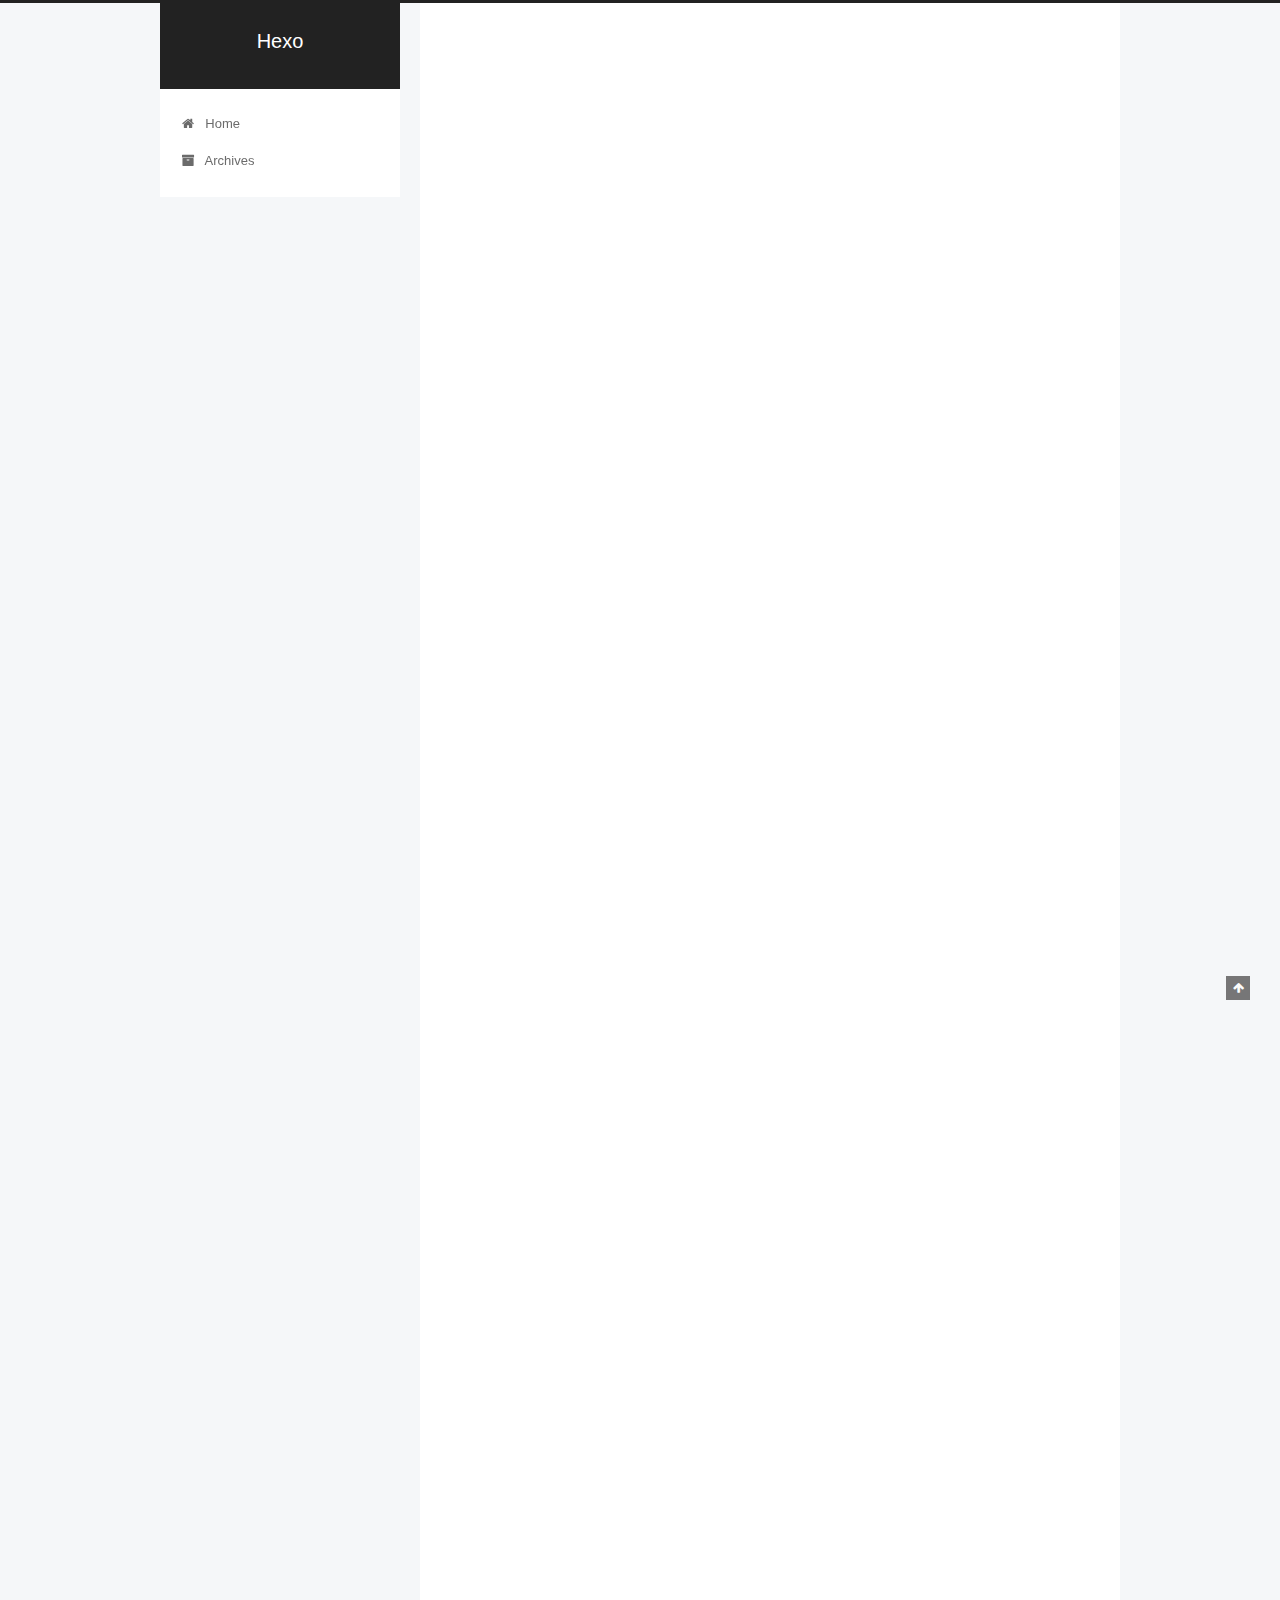
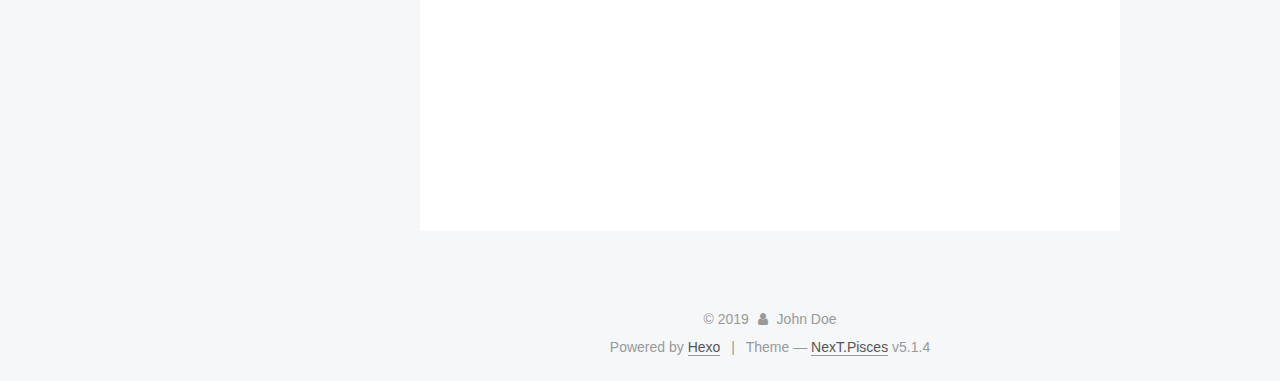
==== commit eb7b9801: "Site updated: 2019-10-28 16:24:32" ====
--- a/index.html
+++ b/index.html
@@ -5,7 +5,7 @@
   
 
 
-<html class="theme-next gemini use-motion" lang="en">
+<html class="theme-next pisces use-motion" lang="en">
 <head>
   <meta charset="UTF-8"/>
 <meta http-equiv="X-UA-Compatible" content="IE=edge" />
@@ -92,7 +92,7 @@
   var NexT = window.NexT || {};
   var CONFIG = {
     root: '/',
-    scheme: 'Gemini',
+    scheme: 'Pisces',
     version: '5.1.4',
     sidebar: {"position":"left","display":"post","offset":12,"b2t":false,"scrollpercent":false,"onmobile":false},
     fancybox: true,
@@ -810,7 +810,7 @@
 
 
 
-  <div class="theme-info">Theme &mdash; <a class="theme-link" target="_blank" href="https://github.com/iissnan/hexo-theme-next">NexT.Gemini</a> v5.1.4</div>
+  <div class="theme-info">Theme &mdash; <a class="theme-link" target="_blank" href="https://github.com/iissnan/hexo-theme-next">NexT.Pisces</a> v5.1.4</div>
 
 
 
--- a/css/main.css
+++ b/css/main.css
@@ -189,7 +189,7 @@
   font-size: 14px;
   line-height: 2;
   color: #555;
-  background: #eee;
+  background: #f5f7f9;
 }
 @media (max-width: 767px) {
   body {
@@ -445,7 +445,7 @@
 .header-inner {
   margin: 0 auto;
   padding: 100px 0 70px;
-  width: calc(100% - 252px);
+  width: 700px;
 }
 @media (min-width: 1600px) {
   .container .header-inner {
@@ -457,7 +457,7 @@
 }
 .main-inner {
   margin: 0 auto;
-  width: calc(100% - 252px);
+  width: 700px;
 }
 @media (min-width: 1600px) {
   .container .main-inner {
@@ -474,7 +474,7 @@
 .footer-inner {
   box-sizing: border-box;
   margin: 20px auto;
-  width: calc(100% - 252px);
+  width: 700px;
 }
 @media (min-width: 1600px) {
   .container .footer-inner {
@@ -1823,7 +1823,7 @@
   width: 4px;
   height: 4px;
   border-radius: 50%;
-  background: #ff371c;
+  background: #ffa157;
 }
 .links-of-blogroll {
   font-size: 13px;
@@ -2346,6 +2346,16 @@
   transform: translate(-50%, -50%);
   color: #ccc;
 }
+@media (min-width: 768px) and (max-width: 991px) {
+  .busuanzi-count {
+    width: auto;
+  }
+}
+@media (max-width: 767px) {
+  .busuanzi-count {
+    width: auto;
+  }
+}
 .site-uv,
 .site-pv,
 .page-pv {
@@ -2589,7 +2599,7 @@
 .header {
   position: relative;
   margin: 0 auto;
-  width: 75%;
+  width: 960px;
 }
 @media (min-width: 768px) and (max-width: 991px) {
   .header {
@@ -2608,7 +2618,7 @@
   padding: 0;
   width: 240px;
   background: #fff;
-  box-shadow: 0 2px 2px 0 rgba(0,0,0,0.12), 0 3px 1px -2px rgba(0,0,0,0.06), 0 1px 5px 0 rgba(0,0,0,0.12);
+  box-shadow: initial;
   border-radius: initial;
 }
 @media (min-width: 1600px) {
@@ -2649,7 +2659,7 @@
   }
 }
 .container .main-inner {
-  width: 75%;
+  width: 960px;
 }
 @media (min-width: 768px) and (max-width: 991px) {
   .container .main-inner {
@@ -2665,10 +2675,10 @@
   float: right;
   box-sizing: border-box;
   padding: 40px;
-  width: calc(100% - 252px);
+  width: 700px;
   background: #fff;
   min-height: 700px;
-  box-shadow: 0 2px 2px 0 rgba(0,0,0,0.12), 0 3px 1px -2px rgba(0,0,0,0.06), 0 1px 5px 0 rgba(0,0,0,0.12);
+  box-shadow: initial;
   border-radius: initial;
 }
 @media (min-width: 768px) and (max-width: 991px) {
@@ -2691,7 +2701,7 @@
   float: left;
   margin-top: 300px;
   width: 240px;
-  background: #eee;
+  background: #f5f7f9;
   box-shadow: none;
 }
 @media (min-width: 768px) and (max-width: 991px) {
@@ -2708,7 +2718,7 @@
   display: none;
 }
 .footer-inner {
-  width: 75%;
+  width: 960px;
   padding-left: 260px;
 }
 @media (min-width: 768px) and (max-width: 991px) {
@@ -2849,7 +2859,7 @@
   width: 240px;
   color: #555;
   background: #fff;
-  box-shadow: 0 2px 2px 0 rgba(0,0,0,0.12), 0 3px 1px -2px rgba(0,0,0,0.06), 0 1px 5px 0 rgba(0,0,0,0.12), 0 -1px 0.5px 0 rgba(0,0,0,0.09);
+  box-shadow: initial;
   border-radius: initial;
   opacity: 0;
 }
@@ -2976,148 +2986,8 @@
   white-space: nowrap;
   text-overflow: ellipsis;
 }
-.content-wrap {
-  padding: initial;
-  background: initial;
-  box-shadow: initial;
-  border-radius: initial;
-}
-.post-block {
-  padding: 40px;
-  background: #fff;
-  box-shadow: 0 2px 2px 0 rgba(0,0,0,0.12), 0 3px 1px -2px rgba(0,0,0,0.06), 0 1px 5px 0 rgba(0,0,0,0.12);
-  border-radius: initial;
-}
-#posts > article + article .post-block {
-  margin-top: 12px;
-  box-shadow: 0 2px 2px 0 rgba(0,0,0,0.12), 0 3px 1px -2px rgba(0,0,0,0.06), 0 1px 5px 0 rgba(0,0,0,0.12), 0 -1px 0.5px 0 rgba(0,0,0,0.09);
-  border-radius: initial;
-}
-.comments {
-  padding: 40px;
-  margin: initial;
-  margin-top: 12px;
-  background: #fff;
-  box-shadow: 0 2px 2px 0 rgba(0,0,0,0.12), 0 3px 1px -2px rgba(0,0,0,0.06), 0 1px 5px 0 rgba(0,0,0,0.12), 0 -1px 0.5px 0 rgba(0,0,0,0.09);
-  border-radius: initial;
-}
-.posts-expand {
-  padding-top: initial;
-}
-.post-nav-divider {
-  width: 4%;
-}
-.post-nav-item {
-  width: 48%;
-}
-.post-eof,
-.post-spread {
-  display: none !important;
-}
-.pagination {
-  margin: 12px 0 0;
-  border-top: initial;
-  background: #fff;
-  box-shadow: 0 2px 2px 0 rgba(0,0,0,0.12), 0 3px 1px -2px rgba(0,0,0,0.06), 0 1px 5px 0 rgba(0,0,0,0.12), 0 -1px 0.5px 0 rgba(0,0,0,0.09);
-  border-radius: initial;
-  padding: 10px 0 10px;
-}
-.pagination .prev,
-.pagination .next,
-.pagination .page-number {
-  margin-bottom: initial;
-  top: initial;
-}
-.main {
-  padding-bottom: initial;
-}
-.footer {
-  bottom: auto;
-}
-.post-header h1,
-.post-header h2 {
-  margin: initial;
-}
-.posts-expand .post-title-link {
-  line-height: inherit;
-}
-.posts-expand .post-title {
-  font-size: 1.7em;
-}
-.post-body h1 {
-  font-size: 1.6em;
-  border-bottom: 1px solid #eee;
-}
-.post-body h2 {
-  font-size: 1.45em;
-  border-bottom: 1px solid #eee;
-}
-.post-body h3 {
-  font-size: 1.3em;
-  border-bottom: 1px dotted #eee;
-}
-.post-body h4 {
-  font-size: 1.2em;
-}
-.post-body h5 {
-  font-size: 1.07em;
-}
-.post-body h6 {
-  font-size: 1.03em;
-}
-@media (min-width: 768px) and (max-width: 991px) {
-  .content-wrap {
-    padding: 10px;
-  }
-  .posts-expand {
-    margin: initial;
-  }
-  .posts-expand .post-button {
-    margin-top: 20px;
-  }
-  .post-block {
-    padding: 20px;
-    box-shadow: 0 2px 2px 0 rgba(0,0,0,0.12), 0 3px 1px -2px rgba(0,0,0,0.06), 0 1px 5px 0 rgba(0,0,0,0.12), 0 -1px 0.5px 0 rgba(0,0,0,0.09);
-    border-radius: initial;
-  }
-  #posts > article + article .post-block {
-    margin-top: 10px;
-  }
-  .comments {
-    margin-top: 10px;
-    padding: 10px 20px;
-  }
-  .pagination {
-    margin: 10px 0 0;
-  }
-}
-@media (max-width: 767px) {
-  .content-wrap {
-    padding: 8px;
-  }
-  .posts-expand {
-    margin: initial;
-  }
-  .posts-expand .post-button {
-    margin-top: 12px;
-  }
-  .posts-expand img {
-    padding: initial !important;
-  }
-  .post-block {
-    padding: 12px;
-    min-height: auto;
-    box-shadow: 0 2px 2px 0 rgba(0,0,0,0.12), 0 3px 1px -2px rgba(0,0,0,0.06), 0 1px 5px 0 rgba(0,0,0,0.12), 0 -1px 0.5px 0 rgba(0,0,0,0.09);
-    border-radius: initial;
-  }
-  #posts > article + article .post-block {
-    margin-top: 8px;
-  }
-  .comments {
-    margin-top: 8px;
-    padding: 0 12px;
-  }
-  .pagination {
-    margin: 8px 0 0;
-  }
-}
+@media (max-width: 767px) {
+  .post-body {
+    text-align: justify;
+  }
+}
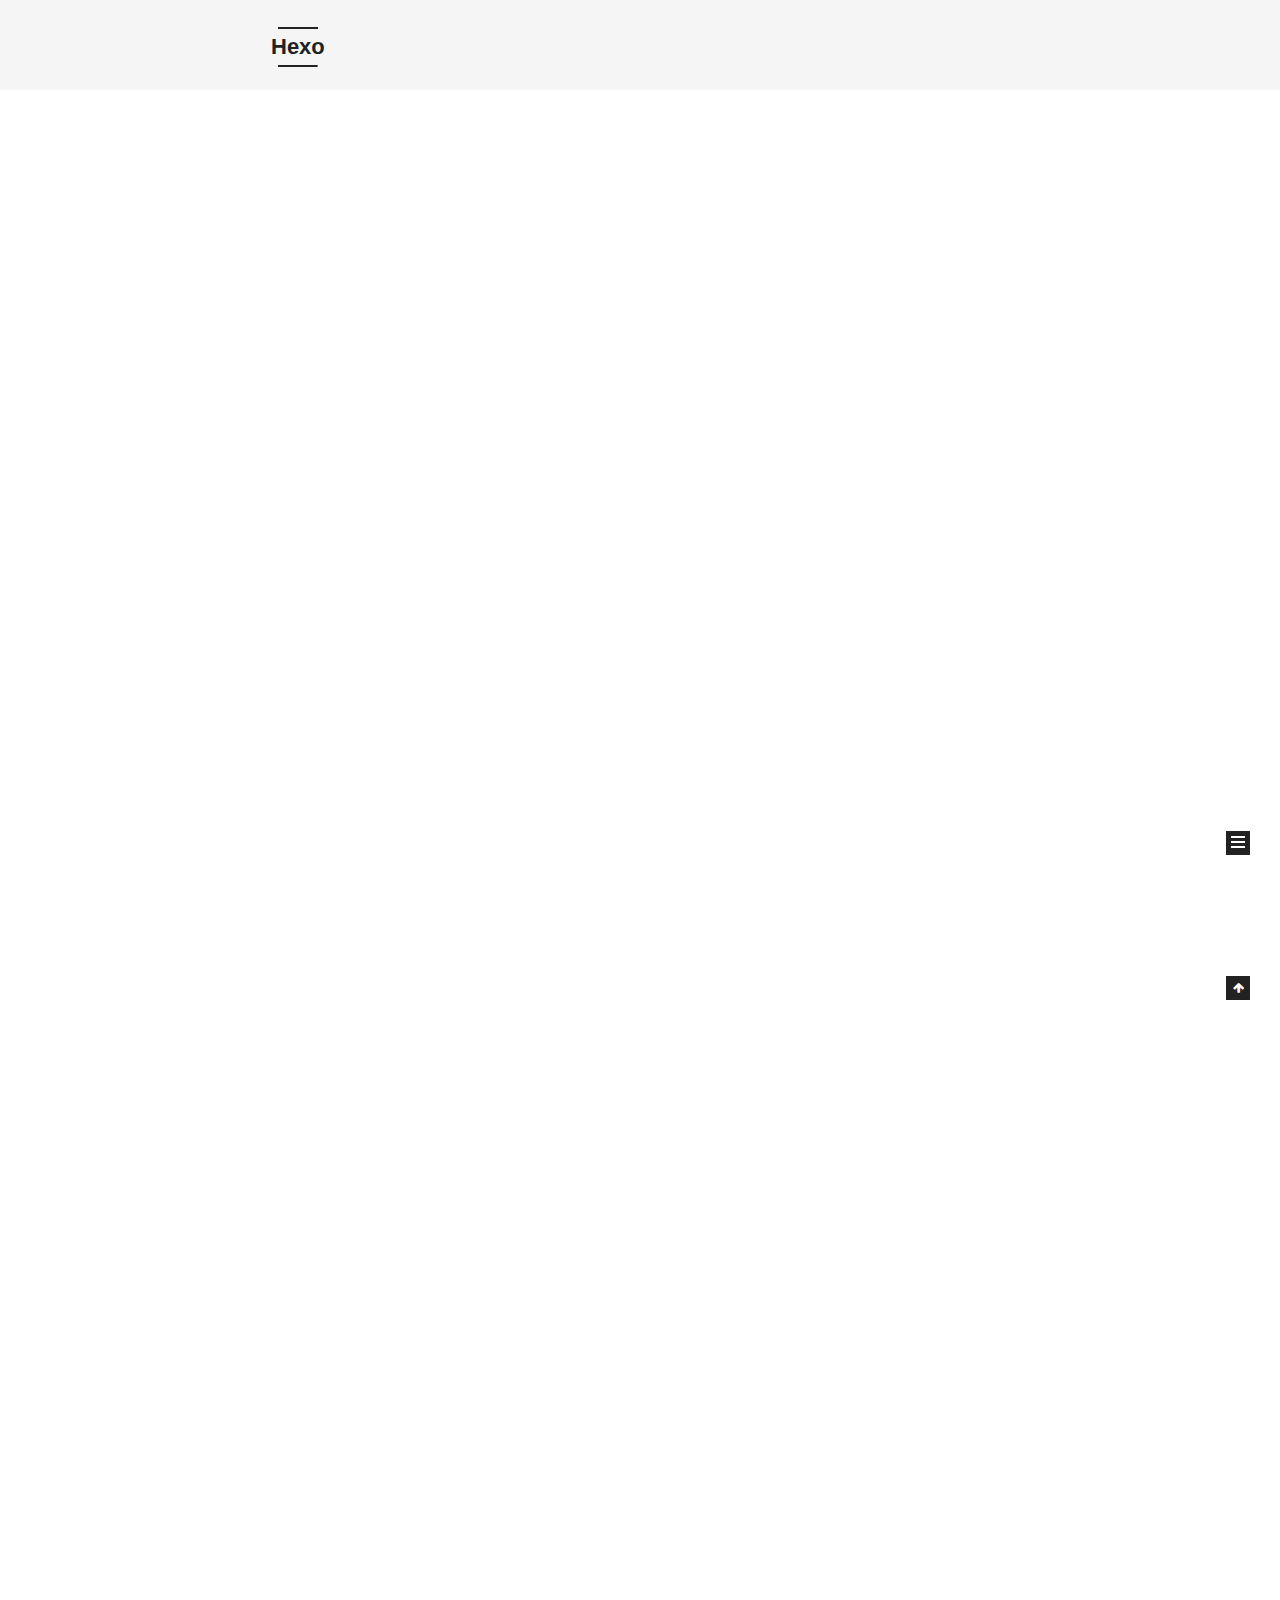
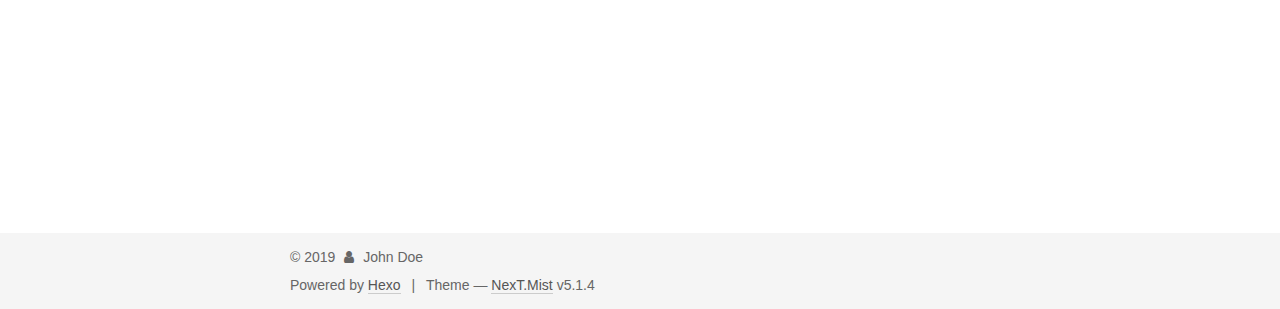
==== commit 8fa1e021: "Site updated: 2019-10-28 16:28:03" ====
--- a/index.html
+++ b/index.html
@@ -5,7 +5,7 @@
   
 
 
-<html class="theme-next pisces use-motion" lang="en">
+<html class="theme-next mist use-motion" lang="en">
 <head>
   <meta charset="UTF-8"/>
 <meta http-equiv="X-UA-Compatible" content="IE=edge" />
@@ -92,7 +92,7 @@
   var NexT = window.NexT || {};
   var CONFIG = {
     root: '/',
-    scheme: 'Pisces',
+    scheme: 'Mist',
     version: '5.1.4',
     sidebar: {"position":"left","display":"post","offset":12,"b2t":false,"scrollpercent":false,"onmobile":false},
     fancybox: true,
@@ -810,7 +810,7 @@
 
 
 
-  <div class="theme-info">Theme &mdash; <a class="theme-link" target="_blank" href="https://github.com/iissnan/hexo-theme-next">NexT.Pisces</a> v5.1.4</div>
+  <div class="theme-info">Theme &mdash; <a class="theme-link" target="_blank" href="https://github.com/iissnan/hexo-theme-next">NexT.Mist</a> v5.1.4</div>
 
 
 
@@ -910,13 +910,6 @@
   
   
 
-
-  <script type="text/javascript" src="/js/src/affix.js?v=5.1.4"></script>
-
-  <script type="text/javascript" src="/js/src/schemes/pisces.js?v=5.1.4"></script>
-
-
-
   
 
   
--- a/css/main.css
+++ b/css/main.css
@@ -189,7 +189,7 @@
   font-size: 14px;
   line-height: 2;
   color: #555;
-  background: #f5f7f9;
+  background: #fff;
 }
 @media (max-width: 767px) {
   body {
@@ -226,51 +226,51 @@
   margin: 20px 0 15px;
 }
 h1 {
+  font-size: 24px;
+}
+@media (max-width: 767px) {
+  h1 {
+    font-size: 20px;
+  }
+}
+h2 {
   font-size: 22px;
 }
 @media (max-width: 767px) {
-  h1 {
+  h2 {
     font-size: 18px;
   }
 }
-h2 {
+h3 {
   font-size: 20px;
 }
 @media (max-width: 767px) {
-  h2 {
+  h3 {
     font-size: 16px;
   }
 }
-h3 {
+h4 {
   font-size: 18px;
 }
 @media (max-width: 767px) {
-  h3 {
+  h4 {
     font-size: 14px;
   }
 }
-h4 {
+h5 {
   font-size: 16px;
 }
 @media (max-width: 767px) {
-  h4 {
+  h5 {
     font-size: 12px;
   }
 }
-h5 {
+h6 {
   font-size: 14px;
 }
 @media (max-width: 767px) {
-  h5 {
+  h6 {
     font-size: 10px;
-  }
-}
-h6 {
-  font-size: 12px;
-}
-@media (max-width: 767px) {
-  h6 {
-    font-size: 8px;
   }
 }
 p {
@@ -653,8 +653,8 @@
 @media (min-width: 992px) {
   .full-image.full-image.full-image.full-image {
     max-width: none;
-    width: 118%;
-    margin: 0 -9%;
+    width: 110%;
+    margin: 25px -5%;
   }
 }
 .blockquote-center,
@@ -941,10 +941,10 @@
   padding: 0 20px;
   font-size: 14px;
   color: #555;
-  background: #fff;
-  border: 2px solid #555;
+  background: transparent;
+  border: 2px solid #222;
   text-decoration: none;
-  border-radius: 2px;
+  border-radius: 0;
   transition-property: background-color;
   transition-duration: 0.2s;
   transition-timing-function: ease-in-out;
@@ -953,8 +953,8 @@
 }
 .btn:hover {
   border-color: #222;
-  color: #fff;
-  background: #222;
+  color: #222;
+  background: #fff;
 }
 .btn +.btn {
   margin: 0 0 8px 8px;
@@ -1066,7 +1066,7 @@
   width: 24px;
   background: #222;
   font-size: 12px;
-  opacity: 0.6;
+  opacity: 1;
   color: #fff;
   cursor: pointer;
   text-align: center;
@@ -1087,7 +1087,7 @@
   }
 }
 .back-to-top.back-to-top-on {
-  bottom: 30px;
+  bottom: 19px;
 }
 .header {
   background: transparent;
@@ -1101,7 +1101,7 @@
 }
 .site-meta {
   margin: 0;
-  text-align: center;
+  text-align: left;
 }
 @media (max-width: 767px) {
   .site-meta {
@@ -1112,12 +1112,12 @@
   position: relative;
   display: inline-block;
   padding: 0 40px;
-  color: #fff;
+  color: #222;
   background: #222;
   border-bottom: none;
 }
 .brand:hover {
-  color: #fff;
+  color: #222;
 }
 .logo {
   display: inline-block;
@@ -1136,7 +1136,7 @@
 .site-subtitle {
   margin-top: 10px;
   font-size: 13px;
-  color: #ddd;
+  color: #999;
 }
 .use-motion .brand {
   opacity: 0;
@@ -1209,8 +1209,7 @@
   transition-timing-function: ease-in-out;
   transition-delay: 0s;
 }
-.menu .menu-item a:hover,
-.menu-item-active a {
+.menu .menu-item a:hover {
   border-bottom-color: #222;
 }
 .menu .menu-item .fa {
@@ -1349,7 +1348,7 @@
 .posts-collapse {
   position: relative;
   z-index: 1010;
-  margin-left: 55px;
+  margin-left: 0;
 }
 .posts-collapse::after {
   content: " ";
@@ -1739,20 +1738,20 @@
   display: block;
   margin: 0 auto;
   padding: 2px;
-  max-width: 120px;
+  max-width: 96px;
   height: auto;
-  border: 1px solid #eee;
+  border: 2px solid #333;
 }
 .site-author-name {
-  margin: 0;
+  margin: 5px 0 0;
   text-align: center;
-  color: #222;
-  font-weight: 600;
+  color: #f5f5f5;
+  font-weight: normal;
 }
 .site-description {
-  margin-top: 0;
+  margin-top: 5px;
   text-align: center;
-  font-size: 13px;
+  font-size: 14px;
   color: #999;
 }
 .site-state {
@@ -1764,7 +1763,7 @@
 .site-state-item {
   display: inline-block;
   padding: 0 15px;
-  border-left: 1px solid #eee;
+  border-left: 1px solid #333;
 }
 .site-state-item:first-child {
   border-left: none;
@@ -1777,11 +1776,11 @@
   text-align: center;
   color: inherit;
   font-weight: 600;
-  font-size: 16px;
+  font-size: 18px;
 }
 .site-state-item-name {
   font-size: 13px;
-  color: #999;
+  color: inherit;
 }
 .feed-link {
   margin-top: 20px;
@@ -1823,7 +1822,7 @@
   width: 4px;
   height: 4px;
   border-radius: 50%;
-  background: #ffa157;
+  background: #57fe1d;
 }
 .links-of-blogroll {
   font-size: 13px;
@@ -1861,7 +1860,7 @@
   color: #555;
 }
 .sidebar-nav li:hover {
-  color: #fc6423;
+  color: #f5f5f5;
 }
 .page-post-detail .sidebar-nav-toc {
   padding: 0 5px;
@@ -1870,11 +1869,11 @@
   margin-left: 10px;
 }
 .sidebar-nav .sidebar-nav-active {
-  color: #fc6423;
-  border-bottom-color: #fc6423;
+  color: #87daff;
+  border-bottom-color: #87daff;
 }
 .sidebar-nav .sidebar-nav-active:hover {
-  color: #fc6423;
+  color: #87daff;
 }
 .sidebar-panel {
   display: none;
@@ -1907,12 +1906,12 @@
   transition-timing-function: ease-in-out;
   transition-delay: 0s;
   transition-property: all;
-  color: #666;
+  color: #999;
+  border-bottom-color: #555;
+}
+.post-toc ol a:hover {
+  color: #ccc;
   border-bottom-color: #ccc;
-}
-.post-toc ol a:hover {
-  color: #000;
-  border-bottom-color: #000;
 }
 .post-toc .nav-item {
   overflow: hidden;
@@ -1934,14 +1933,14 @@
   display: block;
 }
 .post-toc .nav .active > a {
-  color: #fc6423;
-  border-bottom-color: #fc6423;
+  color: #87daff;
+  border-bottom-color: #87daff;
 }
 .post-toc .nav .active-current > a {
-  color: #fc6423;
+  color: #87daff;
 }
 .post-toc .nav .active-current > a:hover {
-  color: #fc6423;
+  color: #87daff;
 }
 .footer {
   font-size: 14px;
@@ -2346,16 +2345,6 @@
   transform: translate(-50%, -50%);
   color: #ccc;
 }
-@media (min-width: 768px) and (max-width: 991px) {
-  .busuanzi-count {
-    width: auto;
-  }
-}
-@media (max-width: 767px) {
-  .busuanzi-count {
-    width: auto;
-  }
-}
 .site-uv,
 .site-pv,
 .page-pv {
@@ -2591,403 +2580,327 @@
   }
 }
 .page-post-detail .sidebar-toggle-line {
-  background: #fc6423;
+  background: #87daff;
 }
 .page-post-detail .comments {
   overflow: hidden;
 }
+h1,
+h2,
+h3,
+h4,
+h5,
+h6 {
+  margin: 20px 0 10px;
+}
+p {
+  margin: 0 0 25px 0;
+}
+a {
+  border-bottom-color: #ccc;
+}
+hr {
+  margin: 20px 0;
+  height: 2px;
+}
+.main-inner {
+  margin-top: 80px;
+}
 .header {
-  position: relative;
-  margin: 0 auto;
-  width: 960px;
-}
-@media (min-width: 768px) and (max-width: 991px) {
-  .header {
-    width: auto;
-  }
-}
-@media (max-width: 767px) {
-  .header {
-    width: auto;
-  }
+  background: #f5f5f5;
 }
 .header-inner {
-  position: absolute;
-  top: 0;
-  overflow: hidden;
-  padding: 0;
-  width: 240px;
-  background: #fff;
-  box-shadow: initial;
-  border-radius: initial;
-}
-@media (min-width: 1600px) {
-  .container .header-inner {
-    width: 240px;
-  }
-}
-@media (min-width: 768px) and (max-width: 991px) {
-  .header-inner {
-    position: relative;
-    width: auto;
-    border-radius: initial;
-  }
-}
-@media (max-width: 767px) {
-  .header-inner {
-    position: relative;
-    width: auto;
-    border-radius: initial;
-  }
-}
-.main:before,
-.main:after {
+  padding: 25px 0 20px;
+}
+.header-inner:before,
+.header-inner:after {
   content: " ";
   display: table;
 }
-.main:after {
+.header-inner:after {
   clear: both;
 }
-@media (min-width: 768px) and (max-width: 991px) {
-  .main {
-    padding-bottom: 100px;
-  }
-}
-@media (max-width: 767px) {
-  .main {
-    padding-bottom: 100px;
-  }
-}
-.container .main-inner {
-  width: 960px;
-}
-@media (min-width: 768px) and (max-width: 991px) {
+@media (max-width: 767px) {
+  .header-inner {
+    width: auto;
+    margin-bottom: 50px;
+    padding: 10px;
+  }
+}
+.site-meta {
+  float: left;
+  margin-left: -20px;
+  line-height: normal;
+}
+@media (max-width: 767px) {
+  .site-meta {
+    margin-left: 10px;
+  }
+}
+.site-meta .brand {
+  padding: 2px 1px;
+  background: none;
+}
+@media (max-width: 767px) {
+  .site-meta .brand {
+    display: block;
+  }
+}
+.site-meta .logo {
+  display: none;
+}
+.site-meta .site-title {
+  font-size: 22px;
+  font-weight: bolder;
+}
+@media (max-width: 767px) {
+  .site-meta .site-title {
+    line-height: 34px;
+  }
+}
+.logo-line-before,
+.logo-line-after {
+  display: block;
+  overflow: hidden;
+  margin: 0 auto;
+  width: 75%;
+}
+@media (max-width: 767px) {
+  .logo-line-before,
+  .logo-line-after {
+    display: none;
+  }
+}
+.logo-line-before i,
+.logo-line-after i {
+  position: relative;
+  display: block;
+  height: 2px;
+  background: #222;
+}
+@media (max-width: 767px) {
+  .logo-line-before i,
+  .logo-line-after i {
+    height: 3px;
+  }
+}
+.use-motion .logo-line-before i {
+  left: -100%;
+}
+.use-motion .logo-line-after i {
+  right: -100%;
+}
+.site-subtitle {
+  display: none;
+}
+.site-nav-toggle {
+  position: static;
+  float: right;
+}
+.menu {
+  float: right;
+  margin: 8px 0 0 0;
+}
+@media (max-width: 767px) {
+  .menu {
+    margin: 20px 0 0 0;
+    padding: 0;
+  }
+}
+.menu br {
+  display: none;
+}
+.menu .menu-item {
+  margin: 0;
+}
+@media (max-width: 767px) {
+  .menu .menu-item {
+    display: block;
+  }
+}
+.menu .menu-item a {
+  padding: 0 10px;
+  background: none;
+  border: none;
+  border-radius: 2px;
+  transition-property: background;
+}
+@media (max-width: 767px) {
+  .menu .menu-item a {
+    text-align: left;
+  }
+}
+.menu .menu-item a:hover {
+  background: #e1e1e1;
+}
+.menu a::before {
+  display: none;
+}
+@media (max-width: 767px) {
+  .menu a::before {
+    display: block;
+  }
+}
+@media (max-width: 767px) {
+  .menu {
+    float: none;
+  }
+}
+.site-search form {
+  display: none;
+}
+.posts-expand {
+  padding-top: 0;
+}
+.posts-expand .post-title,
+.posts-expand .post-meta {
+  text-align: left;
+}
+@media (max-width: 767px) {
+  .posts-expand .post-title,
+  .posts-expand .post-meta {
+    text-align: center;
+  }
+}
+.posts-expand .post-eof {
+  display: none;
+}
+.posts-expand .post {
+  margin-top: 120px;
+}
+.posts-expand .post:first-child {
+  margin-top: 0;
+}
+.posts-expand .post-meta {
+  margin-top: 5px;
+  margin-bottom: 20px;
+}
+.posts-expand .post-title {
+  position: relative;
+  font-size: 26px;
+  font-weight: 400;
+}
+@media (max-width: 767px) {
+  .posts-expand .post-title {
+    font-size: 22px;
+  }
+}
+@media (min-width: 1600px) {
+  .posts-expand .post-title {
+    font-size: 26px;
+  }
+}
+.posts-expand .post-title:hover:before {
+  background: #222;
+}
+@media (max-width: 767px) {
+  .posts-expand .post-body {
+    font-size: 12px;
+  }
+}
+.posts-expand .post-body img {
+  margin: 0;
+}
+.posts-expand .post-tags {
+  text-align: left;
+}
+.posts-expand .post-tags a {
+  padding: 1px 5px;
+  background: #f5f5f5;
+  border-bottom: none;
+}
+.posts-expand .post-tags a:hover {
+  background: #ccc;
+}
+.posts-expand .post-nav {
+  margin-top: 40px;
+}
+.post-button {
+  margin-top: 20px;
+  text-align: left;
+}
+.post-button a {
+  padding: 0;
+  font-size: 14px;
+  background: none;
+  border: none;
+  border-bottom: 2px solid #666;
+  transition-property: border;
+}
+@media (max-width: 767px) {
+  .post-button a {
+    font-size: 12px;
+  }
+}
+@media (min-width: 1600px) {
+  .post-button a {
+    font-size: 16px;
+  }
+}
+.post-button a:hover {
+  border-bottom-color: #222;
+}
+.links-of-blogroll-inline .links-of-blogroll-item {
+  display: inline-block;
+}
+.btn {
+  padding: 0 10px;
+  border-width: 2px;
+  border-radius: 0;
+}
+.headband {
+  display: none;
+}
+.site-search {
+  position: relative;
+  float: right;
+  margin-top: 5px;
+  padding-top: 3px;
+}
+@media (max-width: 767px) {
+  .site-search {
+    float: none;
+    padding: 0 10px;
+  }
+}
+@media (max-width: 767px) {
   .container .main-inner {
     width: auto;
   }
 }
-@media (max-width: 767px) {
-  .container .main-inner {
-    width: auto;
-  }
-}
-.content-wrap {
-  float: right;
-  box-sizing: border-box;
-  padding: 40px;
-  width: 700px;
-  background: #fff;
-  min-height: 700px;
-  box-shadow: initial;
-  border-radius: initial;
-}
-@media (min-width: 768px) and (max-width: 991px) {
-  .content-wrap {
-    width: 100%;
-    padding: 20px;
-    border-radius: initial;
-  }
-}
-@media (max-width: 767px) {
-  .content-wrap {
-    width: 100%;
-    padding: 20px;
-    min-height: auto;
-    border-radius: initial;
-  }
-}
-.sidebar {
-  position: static;
-  float: left;
-  margin-top: 300px;
-  width: 240px;
-  background: #f5f7f9;
-  box-shadow: none;
-}
-@media (min-width: 768px) and (max-width: 991px) {
-  .sidebar {
-    display: none;
-  }
-}
-@media (max-width: 767px) {
-  .sidebar {
-    display: none;
-  }
-}
-.sidebar-toggle {
+.page-post-detail .post-title,
+.page-post-detail .post-meta {
+  text-align: center;
+}
+.page-post-detail .post-title:before {
   display: none;
 }
+.page-post-detail .post-meta {
+  margin-bottom: 60px;
+}
+.pagination {
+  margin: 120px 0 0;
+  text-align: left;
+}
+@media (max-width: 767px) {
+  .pagination {
+    margin: 80px 10px 0;
+    text-align: center;
+  }
+}
+.footer {
+  margin-top: 80px;
+  padding: 10px 0;
+  background: #f5f5f5;
+  color: #666;
+}
 .footer-inner {
-  width: 960px;
-  padding-left: 260px;
-}
-@media (min-width: 768px) and (max-width: 991px) {
+  margin: 0 auto;
+  text-align: left;
+}
+@media (max-width: 767px) {
   .footer-inner {
     width: auto;
-    padding-left: 0 !important;
-    padding-right: 0 !important;
-  }
-}
-@media (max-width: 767px) {
-  .footer-inner {
-    width: auto;
-    padding-left: 0 !important;
-    padding-right: 0 !important;
-  }
-}
-.sidebar-position-right .header-inner {
-  right: 0;
-}
-.sidebar-position-right .content-wrap {
-  float: left;
-}
-.sidebar-position-right .sidebar {
-  float: right;
-}
-.sidebar-position-right .footer-inner {
-  padding-left: 0;
-  padding-right: 260px;
-}
-.site-brand-wrapper {
-  position: relative;
-}
-.site-meta {
-  padding: 20px 0;
-  color: #fff;
-  background: #222;
-}
-@media (min-width: 768px) and (max-width: 991px) {
-  .site-meta {
-    box-shadow: 0 0 16px rgba(0,0,0,0.5);
-  }
-}
-@media (max-width: 767px) {
-  .site-meta {
-    box-shadow: 0 0 16px rgba(0,0,0,0.5);
-  }
-}
-.brand {
-  padding: 0;
-  background: none;
-}
-.brand:hover {
-  color: #fff;
-}
-.site-subtitle {
-  margin: 10px 10px 0;
-  font-weight: initial;
-}
-.site-search form {
-  display: none;
-}
-.site-nav {
-  border-top: none;
-}
-@media (min-width: 768px) and (max-width: 991px) {
-  .site-nav {
-    display: none !important;
-  }
-}
-@media (min-width: 768px) and (max-width: 991px) {
-  .site-nav-on {
-    display: block !important;
-  }
-}
-.menu .menu-item {
-  display: block;
-  margin: 0;
-}
-.menu .menu-item a {
-  position: relative;
-  box-sizing: border-box;
-  padding: 5px 20px;
-  text-align: left;
-  line-height: inherit;
-  transition-property: background-color;
-  transition-duration: 0.2s;
-  transition-timing-function: ease-in-out;
-  transition-delay: 0s;
-}
-.menu .menu-item a:hover,
-.menu-item-active a {
-  background: #f9f9f9;
-  border-bottom-color: #fff;
-}
-.menu .menu-item br {
-  display: none;
-}
-.menu-item-active a:after {
-  content: " ";
-  position: absolute;
-  top: 50%;
-  margin-top: -3px;
-  right: 15px;
-  width: 6px;
-  height: 6px;
-  border-radius: 50%;
-  background-color: #bbb;
-}
-.btn-bar {
-  background-color: #fff;
-}
-.site-nav-toggle {
-  left: 20px;
-  top: 50%;
-  -webkit-transform: translateY(-50%);
-  -webkit-transform: translateY(-50%);
-  -moz-transform: translateY(-50%);
-  -ms-transform: translateY(-50%);
-  -o-transform: translateY(-50%);
-  transform: translateY(-50%);
-}
-@media (min-width: 768px) and (max-width: 991px) {
-  .site-nav-toggle {
-    display: block;
-  }
-}
-.use-motion .sidebar .motion-element {
-  opacity: 1;
-}
-.sidebar {
-  margin-left: -100%;
-  right: auto;
-  bottom: auto;
-  -webkit-transform: none;
-}
-.sidebar-inner {
-  box-sizing: border-box;
-  width: 240px;
-  color: #555;
-  background: #fff;
-  box-shadow: initial;
-  border-radius: initial;
-  opacity: 0;
-}
-.sidebar-inner.affix {
-  position: fixed;
-  top: 12px;
-}
-.sidebar-inner.affix-bottom {
-  position: absolute;
-}
-.site-overview {
-  text-align: left;
-}
-.site-author:before,
-.site-author:after {
-  content: " ";
-  display: table;
-}
-.site-author:after {
-  clear: both;
-}
-.sidebar a {
-  color: #555;
-}
-.sidebar a:hover {
-  color: #222;
-}
-.site-state-item {
-  padding: 0 10px;
-}
-.links-of-author-item a:before {
-  display: none;
-}
-.links-of-author-item a {
-  border-bottom: none;
-  text-decoration: underline;
-}
-.feed-link {
-  border-top: 1px dotted #ccc;
-  border-bottom: 1px dotted #ccc;
-  text-align: center;
-}
-.feed-link a {
-  display: block;
-  color: #fc6423;
-  border: none;
-}
-.feed-link a:hover {
-  background: none;
-  color: #e34603;
-}
-.feed-link a:hover i {
-  color: #e34603;
-}
-.links-of-author {
-  display: flex;
-  flex-wrap: wrap;
-  justify-content: center;
-}
-.links-of-author-item {
-  margin: 5px 0 0;
-  width: 50%;
-}
-.links-of-author-item a {
-  max-width: 216px;
-  box-sizing: border-box;
-  display: inline-block;
-  margin-right: 0;
-  margin-bottom: 0;
-  padding: 0 5px;
-  overflow: hidden;
-  white-space: nowrap;
-  text-overflow: ellipsis;
-}
-.links-of-author-item a {
-  display: block;
-  text-decoration: none;
-}
-.links-of-author-item a:hover {
-  border-radius: 4px;
-  background: #eee;
-}
-.links-of-author-item .fa {
-  margin-right: 2px;
-  font-size: 16px;
-}
-.links-of-author-item .fa-globe {
-  font-size: 15px;
-}
-.links-of-blogroll {
-  text-align: center;
-  margin-top: 20px;
-  padding: 3px 0 0;
-  border-top: 1px dotted #ccc;
-}
-.links-of-blogroll-title {
-  margin-top: 0;
-}
-.links-of-blogroll-item {
-  padding: 0;
-}
-.links-of-blogroll-inline:before,
-.links-of-blogroll-inline:after {
-  content: " ";
-  display: table;
-}
-.links-of-blogroll-inline:after {
-  clear: both;
-}
-.links-of-blogroll-inline .links-of-blogroll-item {
-  margin: 5px 0 0;
-  width: 50%;
-  display: inline-block;
-  width: unset;
-}
-.links-of-blogroll-inline .links-of-blogroll-item a {
-  max-width: 216px;
-  box-sizing: border-box;
-  display: inline-block;
-  margin-right: 0;
-  margin-bottom: 0;
-  padding: 0 5px;
-  overflow: hidden;
-  white-space: nowrap;
-  text-overflow: ellipsis;
-}
-@media (max-width: 767px) {
-  .post-body {
-    text-align: justify;
-  }
-}
+    text-align: center;
+  }
+}
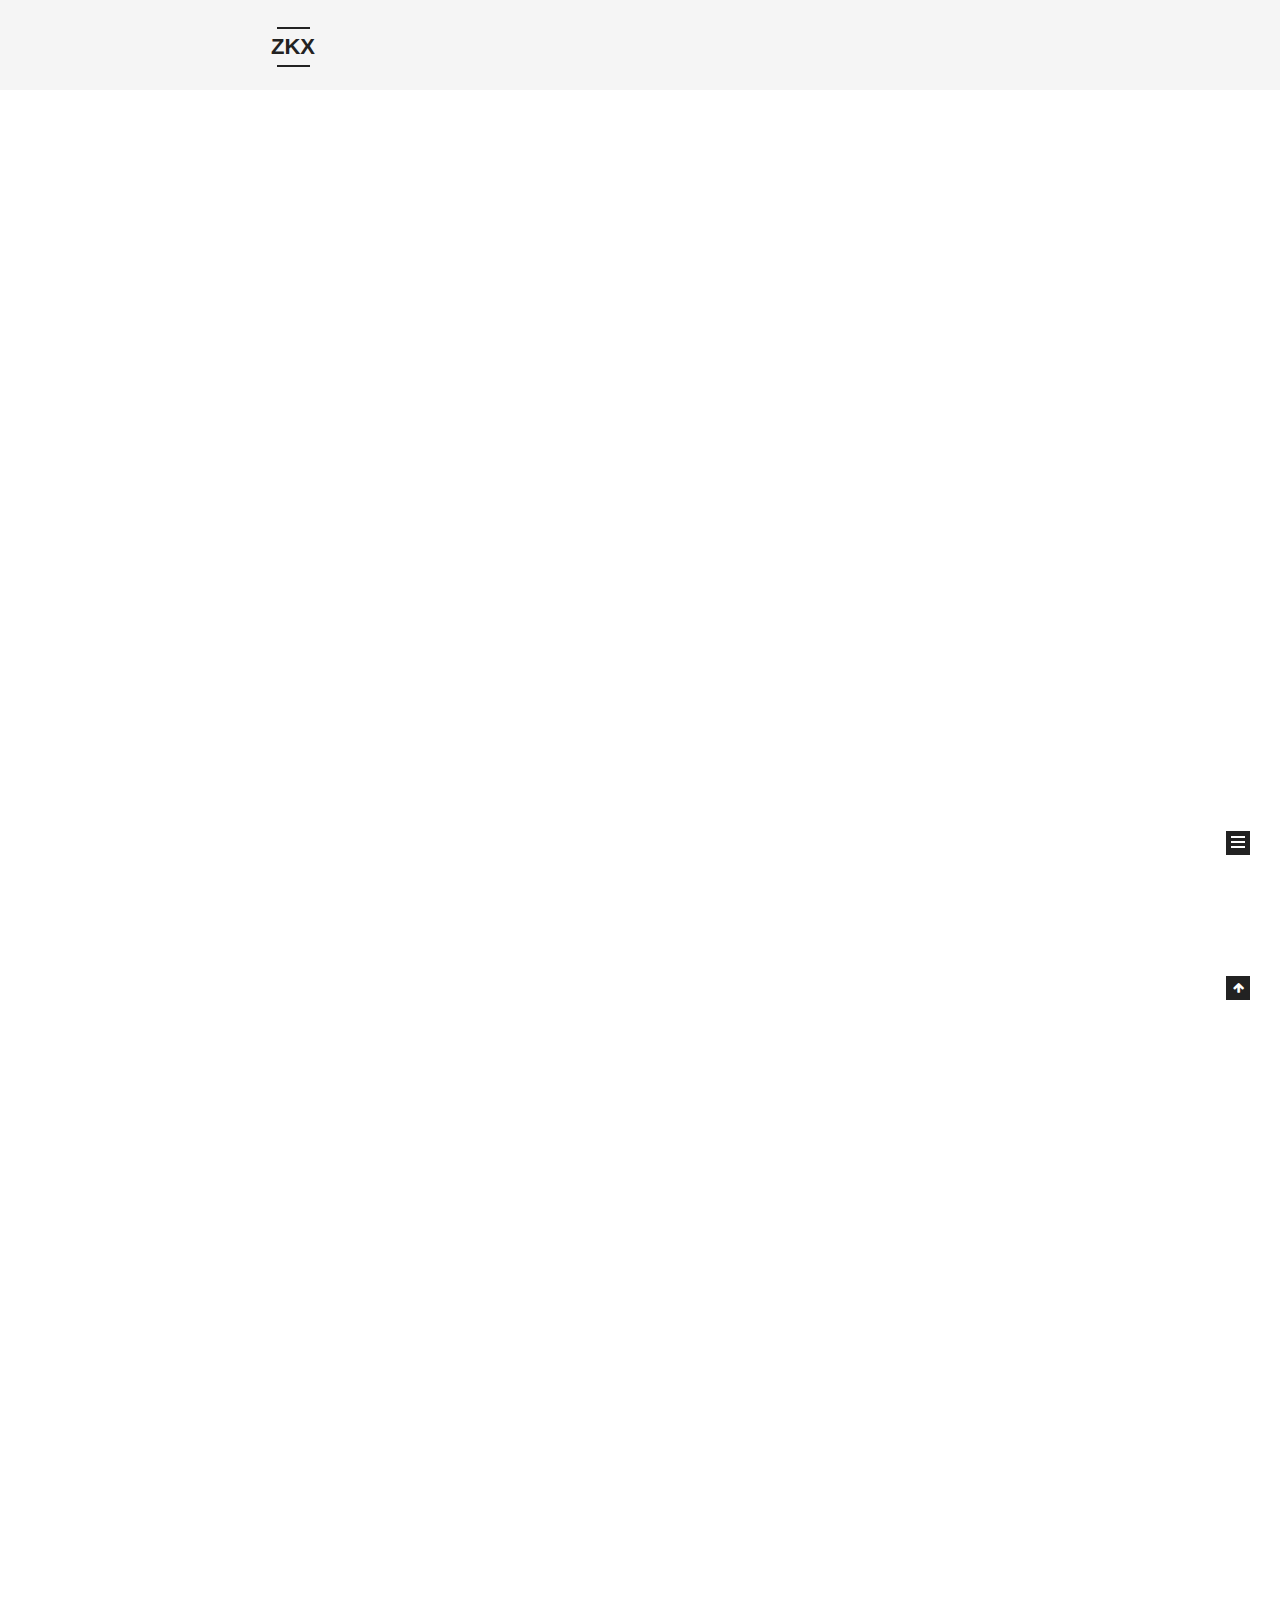
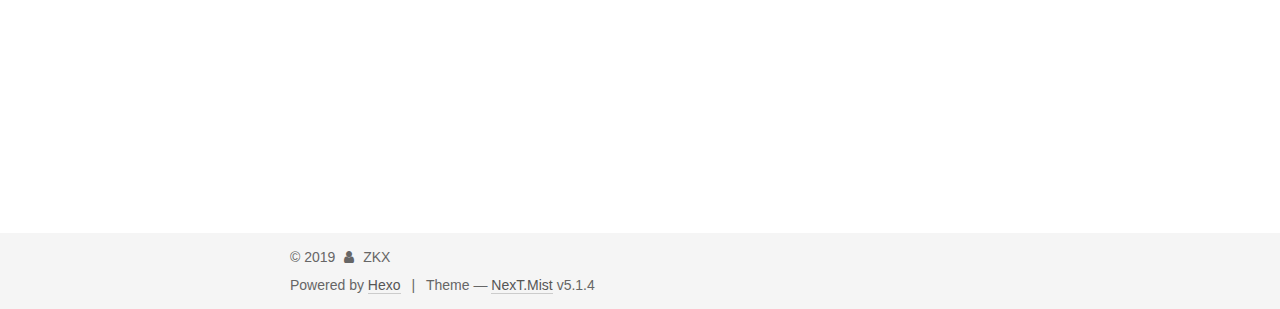
==== commit 64626645: "Site updated: 2019-10-28 16:58:18" ====
--- a/index.html
+++ b/index.html
@@ -5,7 +5,7 @@
   
 
 
-<html class="theme-next mist use-motion" lang="en">
+<html class="theme-next mist use-motion" lang="zh-CN">
 <head>
   <meta charset="UTF-8"/>
 <meta http-equiv="X-UA-Compatible" content="IE=edge" />
@@ -79,11 +79,14 @@
 
 
 
+<meta name="description" content="Java">
+<meta name="keywords" content="Java后端博客">
 <meta property="og:type" content="website">
-<meta property="og:title" content="Hexo">
+<meta property="og:title" content="ZKX">
 <meta property="og:url" content="http:&#x2F;&#x2F;yoursite.com&#x2F;index.html">
-<meta property="og:site_name" content="Hexo">
-<meta property="og:locale" content="en">
+<meta property="og:site_name" content="ZKX">
+<meta property="og:description" content="Java">
+<meta property="og:locale" content="zh-CN">
 <meta name="twitter:card" content="summary">
 
 
@@ -120,7 +123,7 @@
 
 
 
-  <title>Hexo</title>
+  <title>ZKX</title>
   
 
 
@@ -132,7 +135,7 @@
 
 </head>
 
-<body itemscope itemtype="http://schema.org/WebPage" lang="en">
+<body itemscope itemtype="http://schema.org/WebPage" lang="zh-CN">
 
   
   
@@ -151,12 +154,12 @@
     <div class="custom-logo-site-title">
       <a href="/"  class="brand" rel="start">
         <span class="logo-line-before"><i></i></span>
-        <span class="site-title">Hexo</span>
+        <span class="site-title">ZKX</span>
         <span class="logo-line-after"><i></i></span>
       </a>
     </div>
       
-        <p class="site-subtitle"></p>
+        <p class="site-subtitle">的博客</p>
       
   </div>
 
@@ -231,13 +234,13 @@
     <link itemprop="mainEntityOfPage" href="http://yoursite.com/2019/10/28/%E6%88%91%E7%9A%84%E5%8D%9A%E5%AE%A2/">
 
     <span hidden itemprop="author" itemscope itemtype="http://schema.org/Person">
-      <meta itemprop="name" content="John Doe">
+      <meta itemprop="name" content="ZKX">
       <meta itemprop="description" content="">
       <meta itemprop="image" content="/images/avatar.gif">
     </span>
 
     <span hidden itemprop="publisher" itemscope itemtype="http://schema.org/Organization">
-      <meta itemprop="name" content="Hexo">
+      <meta itemprop="name" content="ZKX">
     </span>
 
     
@@ -350,13 +353,13 @@
     <link itemprop="mainEntityOfPage" href="http://yoursite.com/2019/10/25/StringBuilder/">
 
     <span hidden itemprop="author" itemscope itemtype="http://schema.org/Person">
-      <meta itemprop="name" content="John Doe">
+      <meta itemprop="name" content="ZKX">
       <meta itemprop="description" content="">
       <meta itemprop="image" content="/images/avatar.gif">
     </span>
 
     <span hidden itemprop="publisher" itemscope itemtype="http://schema.org/Organization">
-      <meta itemprop="name" content="Hexo">
+      <meta itemprop="name" content="ZKX">
     </span>
 
     
@@ -469,13 +472,13 @@
     <link itemprop="mainEntityOfPage" href="http://yoursite.com/2019/10/24/%E6%88%91%E7%9A%84%E7%AC%AC%E4%B8%80%E7%AF%87%E5%8D%9A%E5%AE%A2/">
 
     <span hidden itemprop="author" itemscope itemtype="http://schema.org/Person">
-      <meta itemprop="name" content="John Doe">
+      <meta itemprop="name" content="ZKX">
       <meta itemprop="description" content="">
       <meta itemprop="image" content="/images/avatar.gif">
     </span>
 
     <span hidden itemprop="publisher" itemscope itemtype="http://schema.org/Organization">
-      <meta itemprop="name" content="Hexo">
+      <meta itemprop="name" content="ZKX">
     </span>
 
     
@@ -589,13 +592,13 @@
     <link itemprop="mainEntityOfPage" href="http://yoursite.com/2019/10/23/hello-world/">
 
     <span hidden itemprop="author" itemscope itemtype="http://schema.org/Person">
-      <meta itemprop="name" content="John Doe">
+      <meta itemprop="name" content="ZKX">
       <meta itemprop="description" content="">
       <meta itemprop="image" content="/images/avatar.gif">
     </span>
 
     <span hidden itemprop="publisher" itemscope itemtype="http://schema.org/Organization">
-      <meta itemprop="name" content="Hexo">
+      <meta itemprop="name" content="ZKX">
     </span>
 
     
@@ -740,8 +743,8 @@
         <div class="site-overview">
           <div class="site-author motion-element" itemprop="author" itemscope itemtype="http://schema.org/Person">
             
-              <p class="site-author-name" itemprop="name">John Doe</p>
-              <p class="site-description motion-element" itemprop="description"></p>
+              <p class="site-author-name" itemprop="name">ZKX</p>
+              <p class="site-description motion-element" itemprop="description">Java</p>
           </div>
 
           <nav class="site-state motion-element">
@@ -796,7 +799,7 @@
   <span class="with-love">
     <i class="fa fa-user"></i>
   </span>
-  <span class="author" itemprop="copyrightHolder">John Doe</span>
+  <span class="author" itemprop="copyrightHolder">ZKX</span>
 
   
 </div>
--- a/css/main.css
+++ b/css/main.css
@@ -1822,7 +1822,7 @@
   width: 4px;
   height: 4px;
   border-radius: 50%;
-  background: #57fe1d;
+  background: #ffaf1f;
 }
 .links-of-blogroll {
   font-size: 13px;
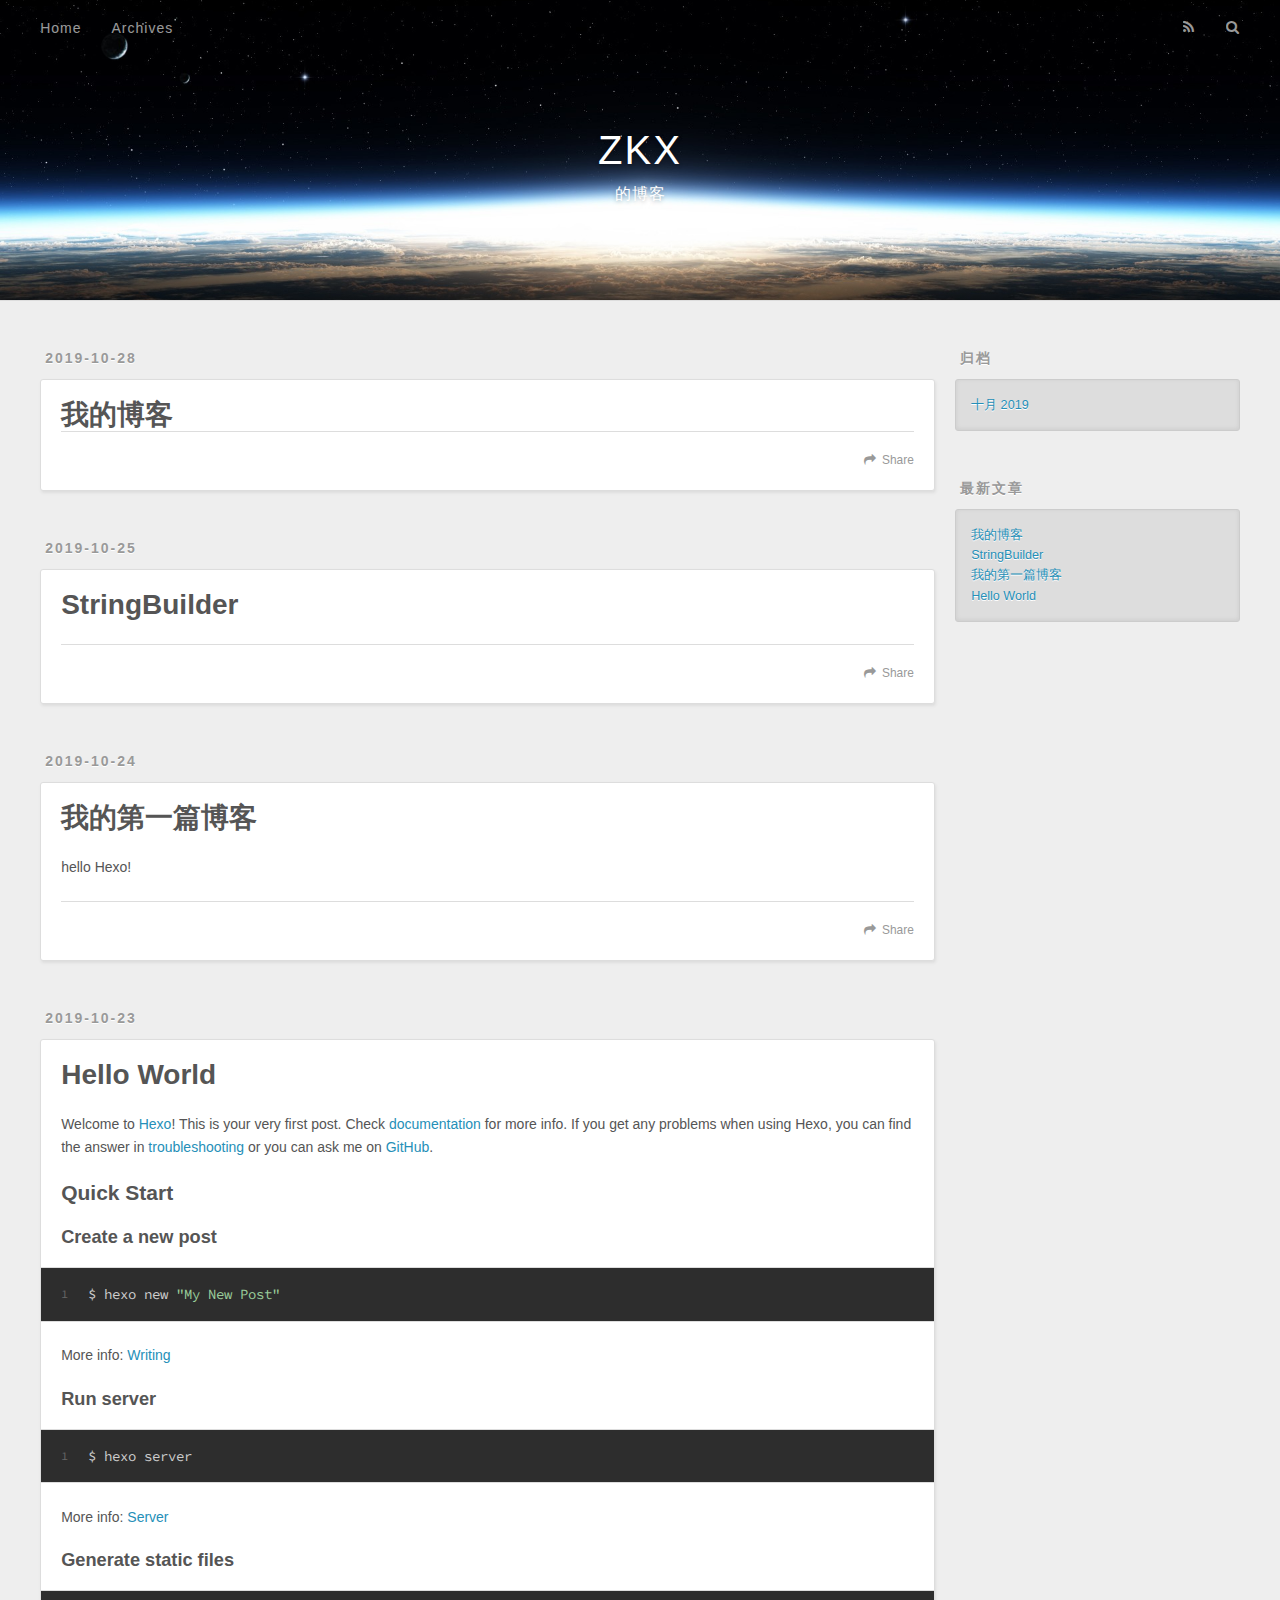
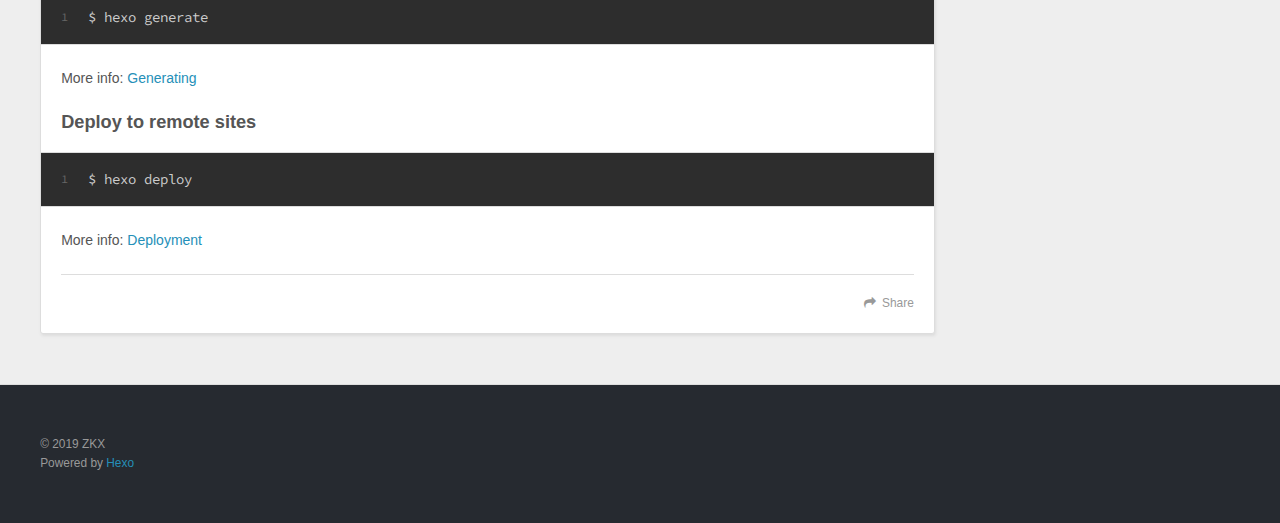
==== commit c07115ae: "Site updated: 2019-10-28 17:00:06" ====
--- a/index.html
+++ b/index.html
@@ -1,85 +1,13 @@
 <!DOCTYPE html>
-
-
-
-  
-
-
-<html class="theme-next mist use-motion" lang="zh-CN">
+<html>
 <head>
-  <meta charset="UTF-8"/>
-<meta http-equiv="X-UA-Compatible" content="IE=edge" />
-<meta name="viewport" content="width=device-width, initial-scale=1, maximum-scale=1"/>
-<meta name="theme-color" content="#222">
-
-
-
-
-
-
-
-
-
-<meta http-equiv="Cache-Control" content="no-transform" />
-<meta http-equiv="Cache-Control" content="no-siteapp" />
-
-
-
-
-
-
-
-
-
-
-
-
-
-
-
-
-  
-  
-  <link href="/lib/fancybox/source/jquery.fancybox.css?v=2.1.5" rel="stylesheet" type="text/css" />
-
-
-
-
-
-
-
-<link href="/lib/font-awesome/css/font-awesome.min.css?v=4.6.2" rel="stylesheet" type="text/css" />
-
-<link href="/css/main.css?v=5.1.4" rel="stylesheet" type="text/css" />
-
-
-  <link rel="apple-touch-icon" sizes="180x180" href="/images/apple-touch-icon-next.png?v=5.1.4">
-
-
-  <link rel="icon" type="image/png" sizes="32x32" href="/images/favicon-32x32-next.png?v=5.1.4">
-
-
-  <link rel="icon" type="image/png" sizes="16x16" href="/images/favicon-16x16-next.png?v=5.1.4">
-
-
-  <link rel="mask-icon" href="/images/logo.svg?v=5.1.4" color="#222">
-
-
-
-
-
-  <meta name="keywords" content="Hexo, NexT" />
-
-
-
-
-
-
-
-
-
-
-<meta name="description" content="Java">
+  <meta charset="utf-8">
+  
+
+  
+  <title>ZKX</title>
+  <meta name="viewport" content="width=device-width, initial-scale=1, maximum-scale=1">
+  <meta name="description" content="Java">
 <meta name="keywords" content="Java后端博客">
 <meta property="og:type" content="website">
 <meta property="og:title" content="ZKX">
@@ -88,579 +16,190 @@
 <meta property="og:description" content="Java">
 <meta property="og:locale" content="zh-CN">
 <meta name="twitter:card" content="summary">
-
-
-
-<script type="text/javascript" id="hexo.configurations">
-  var NexT = window.NexT || {};
-  var CONFIG = {
-    root: '/',
-    scheme: 'Mist',
-    version: '5.1.4',
-    sidebar: {"position":"left","display":"post","offset":12,"b2t":false,"scrollpercent":false,"onmobile":false},
-    fancybox: true,
-    tabs: true,
-    motion: {"enable":true,"async":false,"transition":{"post_block":"fadeIn","post_header":"slideDownIn","post_body":"slideDownIn","coll_header":"slideLeftIn","sidebar":"slideUpIn"}},
-    duoshuo: {
-      userId: '0',
-      author: 'Author'
-    },
-    algolia: {
-      applicationID: '',
-      apiKey: '',
-      indexName: '',
-      hits: {"per_page":10},
-      labels: {"input_placeholder":"Search for Posts","hits_empty":"We didn't find any results for the search: ${query}","hits_stats":"${hits} results found in ${time} ms"}
-    }
-  };
-</script>
-
-
-
-  <link rel="canonical" href="http://yoursite.com/"/>
-
-
-
-
-
-  <title>ZKX</title>
-  
-
-
-
-
-
-
-
-
+  
+    <link rel="alternate" href="/atom.xml" title="ZKX" type="application/atom+xml">
+  
+  
+    <link rel="icon" href="/favicon.png">
+  
+  
+    <link href="//fonts.googleapis.com/css?family=Source+Code+Pro" rel="stylesheet" type="text/css">
+  
+  <link rel="stylesheet" href="/css/style.css">
 </head>
 
-<body itemscope itemtype="http://schema.org/WebPage" lang="zh-CN">
-
-  
-  
-    
-  
-
-  <div class="container sidebar-position-left 
-  page-home">
-    <div class="headband"></div>
-
-    <header id="header" class="header" itemscope itemtype="http://schema.org/WPHeader">
-      <div class="header-inner"><div class="site-brand-wrapper">
-  <div class="site-meta ">
-    
-
-    <div class="custom-logo-site-title">
-      <a href="/"  class="brand" rel="start">
-        <span class="logo-line-before"><i></i></span>
-        <span class="site-title">ZKX</span>
-        <span class="logo-line-after"><i></i></span>
-      </a>
-    </div>
-      
-        <p class="site-subtitle">的博客</p>
-      
-  </div>
-
-  <div class="site-nav-toggle">
-    <button>
-      <span class="btn-bar"></span>
-      <span class="btn-bar"></span>
-      <span class="btn-bar"></span>
-    </button>
-  </div>
-</div>
-
-<nav class="site-nav">
-  
-
-  
-    <ul id="menu" class="menu">
-      
-        
-        <li class="menu-item menu-item-home">
-          <a href="/%20" rel="section">
-            
-              <i class="menu-item-icon fa fa-fw fa-home"></i> <br />
-            
-            Home
-          </a>
-        </li>
-      
-        
-        <li class="menu-item menu-item-archives">
-          <a href="/archives/%20" rel="section">
-            
-              <i class="menu-item-icon fa fa-fw fa-archive"></i> <br />
-            
-            Archives
-          </a>
-        </li>
-      
-
-      
-    </ul>
-  
-
-  
-</nav>
-
-
-
- </div>
-    </header>
-
-    <main id="main" class="main">
-      <div class="main-inner">
-        <div class="content-wrap">
-          <div id="content" class="content">
-            
-  <section id="posts" class="posts-expand">
-    
-      
-
-  
-
-  
-  
-  
-
-  <article class="post post-type-normal" itemscope itemtype="http://schema.org/Article">
-  
-  
-  
-  <div class="post-block">
-    <link itemprop="mainEntityOfPage" href="http://yoursite.com/2019/10/28/%E6%88%91%E7%9A%84%E5%8D%9A%E5%AE%A2/">
-
-    <span hidden itemprop="author" itemscope itemtype="http://schema.org/Person">
-      <meta itemprop="name" content="ZKX">
-      <meta itemprop="description" content="">
-      <meta itemprop="image" content="/images/avatar.gif">
-    </span>
-
-    <span hidden itemprop="publisher" itemscope itemtype="http://schema.org/Organization">
-      <meta itemprop="name" content="ZKX">
-    </span>
-
-    
-      <header class="post-header">
-
-        
-        
-          <h1 class="post-title" itemprop="name headline">
-                
-                <a class="post-title-link" href="/2019/10/28/%E6%88%91%E7%9A%84%E5%8D%9A%E5%AE%A2/" itemprop="url">我的博客</a></h1>
-        
-
-        <div class="post-meta">
-          <span class="post-time">
-            
-              <span class="post-meta-item-icon">
-                <i class="fa fa-calendar-o"></i>
-              </span>
-              
-                <span class="post-meta-item-text">Posted on</span>
-              
-              <time title="Post created" itemprop="dateCreated datePublished" datetime="2019-10-28T16:10:35+08:00">
-                2019-10-28
-              </time>
-            
-
-            
-
-            
-          </span>
-
-          
-
-          
-            
-          
-
-          
-          
-
-          
-
-          
-
-          
-
-        </div>
+<body>
+  <div id="container">
+    <div id="wrap">
+      <header id="header">
+  <div id="banner"></div>
+  <div id="header-outer" class="outer">
+    <div id="header-title" class="inner">
+      <h1 id="logo-wrap">
+        <a href="/" id="logo">ZKX</a>
+      </h1>
+      
+        <h2 id="subtitle-wrap">
+          <a href="/" id="subtitle">的博客</a>
+        </h2>
+      
+    </div>
+    <div id="header-inner" class="inner">
+      <nav id="main-nav">
+        <a id="main-nav-toggle" class="nav-icon"></a>
+        
+          <a class="main-nav-link" href="/">Home</a>
+        
+          <a class="main-nav-link" href="/archives">Archives</a>
+        
+      </nav>
+      <nav id="sub-nav">
+        
+          <a id="nav-rss-link" class="nav-icon" href="/atom.xml" title="RSS Feed"></a>
+        
+        <a id="nav-search-btn" class="nav-icon" title="搜索"></a>
+      </nav>
+      <div id="search-form-wrap">
+        <form action="//google.com/search" method="get" accept-charset="UTF-8" class="search-form"><input type="search" name="q" class="search-form-input" placeholder="Search"><button type="submit" class="search-form-submit">&#xF002;</button><input type="hidden" name="sitesearch" value="http://yoursite.com"></form>
+      </div>
+    </div>
+  </div>
+</header>
+      <div class="outer">
+        <section id="main">
+  
+    <article id="post-我的博客" class="article article-type-post" itemscope itemprop="blogPost">
+  <div class="article-meta">
+    <a href="/2019/10/28/%E6%88%91%E7%9A%84%E5%8D%9A%E5%AE%A2/" class="article-date">
+  <time datetime="2019-10-28T08:10:35.000Z" itemprop="datePublished">2019-10-28</time>
+</a>
+    
+  </div>
+  <div class="article-inner">
+    
+    
+      <header class="article-header">
+        
+  
+    <h1 itemprop="name">
+      <a class="article-title" href="/2019/10/28/%E6%88%91%E7%9A%84%E5%8D%9A%E5%AE%A2/">我的博客</a>
+    </h1>
+  
+
       </header>
     
-
-    
-    
-    
-    <div class="post-body" itemprop="articleBody">
-
-      
-      
-
-      
-        
-          
-            
-          
-        
-      
-    </div>
-    
-    
-    
-
-    
-
-    
-
-    
-
-    <footer class="post-footer">
-      
-
-      
-
-      
-
-      
-      
-        <div class="post-eof"></div>
+    <div class="article-entry" itemprop="articleBody">
+      
+        
+      
+    </div>
+    <footer class="article-footer">
+      <a data-url="http://yoursite.com/2019/10/28/%E6%88%91%E7%9A%84%E5%8D%9A%E5%AE%A2/" data-id="ck2a6ynk60002lg840a7deyl5" class="article-share-link">Share</a>
+      
       
     </footer>
   </div>
   
-  
-  
-  </article>
-
-
-    
-      
-
-  
-
-  
-  
-  
-
-  <article class="post post-type-normal" itemscope itemtype="http://schema.org/Article">
-  
-  
-  
-  <div class="post-block">
-    <link itemprop="mainEntityOfPage" href="http://yoursite.com/2019/10/25/StringBuilder/">
-
-    <span hidden itemprop="author" itemscope itemtype="http://schema.org/Person">
-      <meta itemprop="name" content="ZKX">
-      <meta itemprop="description" content="">
-      <meta itemprop="image" content="/images/avatar.gif">
-    </span>
-
-    <span hidden itemprop="publisher" itemscope itemtype="http://schema.org/Organization">
-      <meta itemprop="name" content="ZKX">
-    </span>
-
-    
-      <header class="post-header">
-
-        
-        
-          <h1 class="post-title" itemprop="name headline">
-                
-                <a class="post-title-link" href="/2019/10/25/StringBuilder/" itemprop="url">StringBuilder</a></h1>
-        
-
-        <div class="post-meta">
-          <span class="post-time">
-            
-              <span class="post-meta-item-icon">
-                <i class="fa fa-calendar-o"></i>
-              </span>
-              
-                <span class="post-meta-item-text">Posted on</span>
-              
-              <time title="Post created" itemprop="dateCreated datePublished" datetime="2019-10-25T15:19:40+08:00">
-                2019-10-25
-              </time>
-            
-
-            
-
-            
-          </span>
-
-          
-
-          
-            
-          
-
-          
-          
-
-          
-
-          
-
-          
-
-        </div>
+</article>
+
+
+  
+    <article id="post-StringBuilder" class="article article-type-post" itemscope itemprop="blogPost">
+  <div class="article-meta">
+    <a href="/2019/10/25/StringBuilder/" class="article-date">
+  <time datetime="2019-10-25T07:19:40.000Z" itemprop="datePublished">2019-10-25</time>
+</a>
+    
+  </div>
+  <div class="article-inner">
+    
+    
+      <header class="article-header">
+        
+  
+    <h1 itemprop="name">
+      <a class="article-title" href="/2019/10/25/StringBuilder/">StringBuilder</a>
+    </h1>
+  
+
       </header>
     
-
-    
-    
-    
-    <div class="post-body" itemprop="articleBody">
-
-      
-      
-
-      
-        
-          
-            <h2 id=""><a href="#" class="headerlink" title=""></a></h2>
-          
-        
-      
-    </div>
-    
-    
-    
-
-    
-
-    
-
-    
-
-    <footer class="post-footer">
-      
-
-      
-
-      
-
-      
-      
-        <div class="post-eof"></div>
+    <div class="article-entry" itemprop="articleBody">
+      
+        <h2 id=""><a href="#" class="headerlink" title=""></a></h2>
+      
+    </div>
+    <footer class="article-footer">
+      <a data-url="http://yoursite.com/2019/10/25/StringBuilder/" data-id="ck2a6ynk50001lg846k0b5xjx" class="article-share-link">Share</a>
+      
       
     </footer>
   </div>
   
-  
-  
-  </article>
-
-
-    
-      
-
-  
-
-  
-  
-  
-
-  <article class="post post-type-normal" itemscope itemtype="http://schema.org/Article">
-  
-  
-  
-  <div class="post-block">
-    <link itemprop="mainEntityOfPage" href="http://yoursite.com/2019/10/24/%E6%88%91%E7%9A%84%E7%AC%AC%E4%B8%80%E7%AF%87%E5%8D%9A%E5%AE%A2/">
-
-    <span hidden itemprop="author" itemscope itemtype="http://schema.org/Person">
-      <meta itemprop="name" content="ZKX">
-      <meta itemprop="description" content="">
-      <meta itemprop="image" content="/images/avatar.gif">
-    </span>
-
-    <span hidden itemprop="publisher" itemscope itemtype="http://schema.org/Organization">
-      <meta itemprop="name" content="ZKX">
-    </span>
-
-    
-      <header class="post-header">
-
-        
-        
-          <h1 class="post-title" itemprop="name headline">
-                
-                <a class="post-title-link" href="/2019/10/24/%E6%88%91%E7%9A%84%E7%AC%AC%E4%B8%80%E7%AF%87%E5%8D%9A%E5%AE%A2/" itemprop="url">我的第一篇博客</a></h1>
-        
-
-        <div class="post-meta">
-          <span class="post-time">
-            
-              <span class="post-meta-item-icon">
-                <i class="fa fa-calendar-o"></i>
-              </span>
-              
-                <span class="post-meta-item-text">Posted on</span>
-              
-              <time title="Post created" itemprop="dateCreated datePublished" datetime="2019-10-24T00:27:54+08:00">
-                2019-10-24
-              </time>
-            
-
-            
-
-            
-          </span>
-
-          
-
-          
-            
-          
-
-          
-          
-
-          
-
-          
-
-          
-
-        </div>
+</article>
+
+
+  
+    <article id="post-我的第一篇博客" class="article article-type-post" itemscope itemprop="blogPost">
+  <div class="article-meta">
+    <a href="/2019/10/24/%E6%88%91%E7%9A%84%E7%AC%AC%E4%B8%80%E7%AF%87%E5%8D%9A%E5%AE%A2/" class="article-date">
+  <time datetime="2019-10-23T16:27:54.000Z" itemprop="datePublished">2019-10-24</time>
+</a>
+    
+  </div>
+  <div class="article-inner">
+    
+    
+      <header class="article-header">
+        
+  
+    <h1 itemprop="name">
+      <a class="article-title" href="/2019/10/24/%E6%88%91%E7%9A%84%E7%AC%AC%E4%B8%80%E7%AF%87%E5%8D%9A%E5%AE%A2/">我的第一篇博客</a>
+    </h1>
+  
+
       </header>
     
-
-    
-    
-    
-    <div class="post-body" itemprop="articleBody">
-
-      
-      
-
-      
-        
-          
-            <p>hello Hexo!</p>
-
-          
-        
-      
-    </div>
-    
-    
-    
-
-    
-
-    
-
-    
-
-    <footer class="post-footer">
-      
-
-      
-
-      
-
-      
-      
-        <div class="post-eof"></div>
+    <div class="article-entry" itemprop="articleBody">
+      
+        <p>hello Hexo!</p>
+
+      
+    </div>
+    <footer class="article-footer">
+      <a data-url="http://yoursite.com/2019/10/24/%E6%88%91%E7%9A%84%E7%AC%AC%E4%B8%80%E7%AF%87%E5%8D%9A%E5%AE%A2/" data-id="ck2a6ynk80003lg84acrs8lue" class="article-share-link">Share</a>
+      
       
     </footer>
   </div>
   
-  
-  
-  </article>
-
-
-    
-      
-
-  
-
-  
-  
-  
-
-  <article class="post post-type-normal" itemscope itemtype="http://schema.org/Article">
-  
-  
-  
-  <div class="post-block">
-    <link itemprop="mainEntityOfPage" href="http://yoursite.com/2019/10/23/hello-world/">
-
-    <span hidden itemprop="author" itemscope itemtype="http://schema.org/Person">
-      <meta itemprop="name" content="ZKX">
-      <meta itemprop="description" content="">
-      <meta itemprop="image" content="/images/avatar.gif">
-    </span>
-
-    <span hidden itemprop="publisher" itemscope itemtype="http://schema.org/Organization">
-      <meta itemprop="name" content="ZKX">
-    </span>
-
-    
-      <header class="post-header">
-
-        
-        
-          <h1 class="post-title" itemprop="name headline">
-                
-                <a class="post-title-link" href="/2019/10/23/hello-world/" itemprop="url">Hello World</a></h1>
-        
-
-        <div class="post-meta">
-          <span class="post-time">
-            
-              <span class="post-meta-item-icon">
-                <i class="fa fa-calendar-o"></i>
-              </span>
-              
-                <span class="post-meta-item-text">Posted on</span>
-              
-              <time title="Post created" itemprop="dateCreated datePublished" datetime="2019-10-23T23:57:52+08:00">
-                2019-10-23
-              </time>
-            
-
-            
-
-            
-          </span>
-
-          
-
-          
-            
-          
-
-          
-          
-
-          
-
-          
-
-          
-
-        </div>
+</article>
+
+
+  
+    <article id="post-hello-world" class="article article-type-post" itemscope itemprop="blogPost">
+  <div class="article-meta">
+    <a href="/2019/10/23/hello-world/" class="article-date">
+  <time datetime="2019-10-23T15:57:52.326Z" itemprop="datePublished">2019-10-23</time>
+</a>
+    
+  </div>
+  <div class="article-inner">
+    
+    
+      <header class="article-header">
+        
+  
+    <h1 itemprop="name">
+      <a class="article-title" href="/2019/10/23/hello-world/">Hello World</a>
+    </h1>
+  
+
       </header>
     
-
-    
-    
-    
-    <div class="post-body" itemprop="articleBody">
-
-      
-      
-
-      
-        
-          
-            <p>Welcome to <a href="https://hexo.io/" target="_blank" rel="noopener">Hexo</a>! This is your very first post. Check <a href="https://hexo.io/docs/" target="_blank" rel="noopener">documentation</a> for more info. If you get any problems when using Hexo, you can find the answer in <a href="https://hexo.io/docs/troubleshooting.html" target="_blank" rel="noopener">troubleshooting</a> or you can ask me on <a href="https://github.com/hexojs/hexo/issues" target="_blank" rel="noopener">GitHub</a>.</p>
+    <div class="article-entry" itemprop="articleBody">
+      
+        <p>Welcome to <a href="https://hexo.io/" target="_blank" rel="noopener">Hexo</a>! This is your very first post. Check <a href="https://hexo.io/docs/" target="_blank" rel="noopener">documentation</a> for more info. If you get any problems when using Hexo, you can find the answer in <a href="https://hexo.io/docs/troubleshooting.html" target="_blank" rel="noopener">troubleshooting</a> or you can ask me on <a href="https://github.com/hexojs/hexo/issues" target="_blank" rel="noopener">GitHub</a>.</p>
 <h2 id="Quick-Start"><a href="#Quick-Start" class="headerlink" title="Quick Start"></a>Quick Start</h2><h3 id="Create-a-new-post"><a href="#Create-a-new-post" class="headerlink" title="Create a new post"></a>Create a new post</h3><figure class="highlight bash"><table><tr><td class="gutter"><pre><span class="line">1</span><br></pre></td><td class="code"><pre><span class="line">$ hexo new <span class="string">"My New Post"</span></span><br></pre></td></tr></table></figure>
 
 <p>More info: <a href="https://hexo.io/docs/writing.html" target="_blank" rel="noopener">Writing</a></p>
@@ -674,307 +213,103 @@
 
 <p>More info: <a href="https://hexo.io/docs/deployment.html" target="_blank" rel="noopener">Deployment</a></p>
 
-          
-        
-      
-    </div>
-    
-    
-    
-
-    
-
-    
-
-    
-
-    <footer class="post-footer">
-      
-
-      
-
-      
-
-      
-      
-        <div class="post-eof"></div>
+      
+    </div>
+    <footer class="article-footer">
+      <a data-url="http://yoursite.com/2019/10/23/hello-world/" data-id="ck2a6ynjy0000lg845vvg8w9s" class="article-share-link">Share</a>
+      
       
     </footer>
   </div>
   
-  
-  
-  </article>
-
-
-    
-  </section>
-
-  
-
-
-          </div>
-          
-
-
-          
-
-        </div>
-        
-          
-  
-  <div class="sidebar-toggle">
-    <div class="sidebar-toggle-line-wrap">
-      <span class="sidebar-toggle-line sidebar-toggle-line-first"></span>
-      <span class="sidebar-toggle-line sidebar-toggle-line-middle"></span>
-      <span class="sidebar-toggle-line sidebar-toggle-line-last"></span>
-    </div>
-  </div>
-
-  <aside id="sidebar" class="sidebar">
-    
-    <div class="sidebar-inner">
-
-      
-
-      
-
-      <section class="site-overview-wrap sidebar-panel sidebar-panel-active">
-        <div class="site-overview">
-          <div class="site-author motion-element" itemprop="author" itemscope itemtype="http://schema.org/Person">
-            
-              <p class="site-author-name" itemprop="name">ZKX</p>
-              <p class="site-description motion-element" itemprop="description">Java</p>
-          </div>
-
-          <nav class="site-state motion-element">
-
-            
-              <div class="site-state-item site-state-posts">
-              
-                <a href="/archives/%20%7C%7C%20archive">
-              
-                  <span class="site-state-item-count">4</span>
-                  <span class="site-state-item-name">posts</span>
-                </a>
-              </div>
-            
-
-            
-
-            
-
-          </nav>
-
-          
-
-          
-
-          
-          
-
-          
-          
-
-          
-
-        </div>
-      </section>
-
-      
-
-      
-
-    </div>
-  </aside>
-
-
+</article>
+
+
+  
+
+
+</section>
+        
+          <aside id="sidebar">
+  
+    
+
+  
+    
+
+  
+    
+  
+    
+  <div class="widget-wrap">
+    <h3 class="widget-title">归档</h3>
+    <div class="widget">
+      <ul class="archive-list"><li class="archive-list-item"><a class="archive-list-link" href="/archives/2019/10/">十月 2019</a></li></ul>
+    </div>
+  </div>
+
+
+  
+    
+  <div class="widget-wrap">
+    <h3 class="widget-title">最新文章</h3>
+    <div class="widget">
+      <ul>
+        
+          <li>
+            <a href="/2019/10/28/%E6%88%91%E7%9A%84%E5%8D%9A%E5%AE%A2/">我的博客</a>
+          </li>
+        
+          <li>
+            <a href="/2019/10/25/StringBuilder/">StringBuilder</a>
+          </li>
+        
+          <li>
+            <a href="/2019/10/24/%E6%88%91%E7%9A%84%E7%AC%AC%E4%B8%80%E7%AF%87%E5%8D%9A%E5%AE%A2/">我的第一篇博客</a>
+          </li>
+        
+          <li>
+            <a href="/2019/10/23/hello-world/">Hello World</a>
+          </li>
+        
+      </ul>
+    </div>
+  </div>
+
+  
+</aside>
         
       </div>
-    </main>
-
-    <footer id="footer" class="footer">
-      <div class="footer-inner">
-        <div class="copyright">&copy; <span itemprop="copyrightYear">2019</span>
-  <span class="with-love">
-    <i class="fa fa-user"></i>
-  </span>
-  <span class="author" itemprop="copyrightHolder">ZKX</span>
-
-  
-</div>
-
-
-  <div class="powered-by">Powered by <a class="theme-link" target="_blank" href="https://hexo.io">Hexo</a></div>
-
-
-
-  <span class="post-meta-divider">|</span>
-
-
-
-  <div class="theme-info">Theme &mdash; <a class="theme-link" target="_blank" href="https://github.com/iissnan/hexo-theme-next">NexT.Mist</a> v5.1.4</div>
-
-
-
-
-        
-
-
-
-
-
-
-
-        
-      </div>
-    </footer>
-
-    
-      <div class="back-to-top">
-        <i class="fa fa-arrow-up"></i>
-        
-      </div>
-    
-
-    
-
-  </div>
-
-  
-
-<script type="text/javascript">
-  if (Object.prototype.toString.call(window.Promise) !== '[object Function]') {
-    window.Promise = null;
-  }
-</script>
-
-
-
-
-
-
-
-
-
-  
-
-
-
-
-
-
-
-
-
-
-
-
-  
-  
-    <script type="text/javascript" src="/lib/jquery/index.js?v=2.1.3"></script>
-  
-
-  
-  
-    <script type="text/javascript" src="/lib/fastclick/lib/fastclick.min.js?v=1.0.6"></script>
-  
-
-  
-  
-    <script type="text/javascript" src="/lib/jquery_lazyload/jquery.lazyload.js?v=1.9.7"></script>
-  
-
-  
-  
-    <script type="text/javascript" src="/lib/velocity/velocity.min.js?v=1.2.1"></script>
-  
-
-  
-  
-    <script type="text/javascript" src="/lib/velocity/velocity.ui.min.js?v=1.2.1"></script>
-  
-
-  
-  
-    <script type="text/javascript" src="/lib/fancybox/source/jquery.fancybox.pack.js?v=2.1.5"></script>
-  
-
-
-  
-
-
-  <script type="text/javascript" src="/js/src/utils.js?v=5.1.4"></script>
-
-  <script type="text/javascript" src="/js/src/motion.js?v=5.1.4"></script>
-
-
-
-  
-  
-
-  
-
-  
-
-
-  <script type="text/javascript" src="/js/src/bootstrap.js?v=5.1.4"></script>
-
-
-
-  
-
-
-  
-
-
-
-
-	
-
-
-
-
-
-  
-
-
-
-
-
-  
-
-
-
-
-
-
-
-
-
-
-
-
-  
-
-
-
-
-
-  
-
-  
-
-  
-
-  
-  
-
-  
-
-  
-
-  
-
+      <footer id="footer">
+  
+  <div class="outer">
+    <div id="footer-info" class="inner">
+      &copy; 2019 ZKX<br>
+      Powered by <a href="http://hexo.io/" target="_blank">Hexo</a>
+    </div>
+  </div>
+</footer>
+    </div>
+    <nav id="mobile-nav">
+  
+    <a href="/" class="mobile-nav-link">Home</a>
+  
+    <a href="/archives" class="mobile-nav-link">Archives</a>
+  
+</nav>
+    
+
+<script src="//ajax.googleapis.com/ajax/libs/jquery/2.0.3/jquery.min.js"></script>
+
+
+  <link rel="stylesheet" href="/fancybox/jquery.fancybox.css">
+  <script src="/fancybox/jquery.fancybox.pack.js"></script>
+
+
+<script src="/js/script.js"></script>
+
+
+
+  </div>
 </body>
-</html>
+</html>--- a/css/style.css
+++ b/css/style.css
@@ -0,0 +1,1374 @@
+body {
+  width: 100%;
+}
+body:before,
+body:after {
+  content: "";
+  display: table;
+}
+body:after {
+  clear: both;
+}
+html,
+body,
+div,
+span,
+applet,
+object,
+iframe,
+h1,
+h2,
+h3,
+h4,
+h5,
+h6,
+p,
+blockquote,
+pre,
+a,
+abbr,
+acronym,
+address,
+big,
+cite,
+code,
+del,
+dfn,
+em,
+img,
+ins,
+kbd,
+q,
+s,
+samp,
+small,
+strike,
+strong,
+sub,
+sup,
+tt,
+var,
+dl,
+dt,
+dd,
+ol,
+ul,
+li,
+fieldset,
+form,
+label,
+legend,
+table,
+caption,
+tbody,
+tfoot,
+thead,
+tr,
+th,
+td {
+  margin: 0;
+  padding: 0;
+  border: 0;
+  outline: 0;
+  font-weight: inherit;
+  font-style: inherit;
+  font-family: inherit;
+  font-size: 100%;
+  vertical-align: baseline;
+}
+body {
+  line-height: 1;
+  color: #000;
+  background: #fff;
+}
+ol,
+ul {
+  list-style: none;
+}
+table {
+  border-collapse: separate;
+  border-spacing: 0;
+  vertical-align: middle;
+}
+caption,
+th,
+td {
+  text-align: left;
+  font-weight: normal;
+  vertical-align: middle;
+}
+a img {
+  border: none;
+}
+input,
+button {
+  margin: 0;
+  padding: 0;
+}
+input::-moz-focus-inner,
+button::-moz-focus-inner {
+  border: 0;
+  padding: 0;
+}
+@font-face {
+  font-family: FontAwesome;
+  font-style: normal;
+  font-weight: normal;
+  src: url("fonts/fontawesome-webfont.eot?v=#4.0.3");
+  src: url("fonts/fontawesome-webfont.eot?#iefix&v=#4.0.3") format("embedded-opentype"), url("fonts/fontawesome-webfont.woff?v=#4.0.3") format("woff"), url("fonts/fontawesome-webfont.ttf?v=#4.0.3") format("truetype"), url("fonts/fontawesome-webfont.svg#fontawesomeregular?v=#4.0.3") format("svg");
+}
+html,
+body,
+#container {
+  height: 100%;
+}
+body {
+  background: #eee;
+  font: 14px -apple-system, BlinkMacSystemFont, "Segoe UI", "Roboto", "Oxygen", "Ubuntu", "Cantarell", "Fira Sans", "Droid Sans", "Helvetica Neue", sans-serif;
+  -webkit-text-size-adjust: 100%;
+}
+.outer {
+  max-width: 1220px;
+  margin: 0 auto;
+  padding: 0 20px;
+}
+.outer:before,
+.outer:after {
+  content: "";
+  display: table;
+}
+.outer:after {
+  clear: both;
+}
+.inner {
+  display: inline;
+  float: left;
+  width: 98.33333333333333%;
+  margin: 0 0.833333333333333%;
+}
+.left,
+.alignleft {
+  float: left;
+}
+.right,
+.alignright {
+  float: right;
+}
+.clear {
+  clear: both;
+}
+#container {
+  position: relative;
+}
+.mobile-nav-on {
+  overflow: hidden;
+}
+#wrap {
+  height: 100%;
+  width: 100%;
+  position: absolute;
+  top: 0;
+  left: 0;
+  -webkit-transition: 0.2s ease-out;
+  -moz-transition: 0.2s ease-out;
+  -ms-transition: 0.2s ease-out;
+  transition: 0.2s ease-out;
+  z-index: 1;
+  background: #eee;
+}
+.mobile-nav-on #wrap {
+  left: 280px;
+}
+@media screen and (min-width: 768px) {
+  #main {
+    display: inline;
+    float: left;
+    width: 73.33333333333333%;
+    margin: 0 0.833333333333333%;
+  }
+}
+.article-date,
+.article-category-link,
+.archive-year,
+.widget-title {
+  text-decoration: none;
+  text-transform: uppercase;
+  letter-spacing: 2px;
+  color: #999;
+  margin-bottom: 1em;
+  margin-left: 5px;
+  line-height: 1em;
+  text-shadow: 0 1px #fff;
+  font-weight: bold;
+}
+.article-inner,
+.archive-article-inner {
+  background: #fff;
+  -webkit-box-shadow: 1px 2px 3px #ddd;
+  box-shadow: 1px 2px 3px #ddd;
+  border: 1px solid #ddd;
+  border-radius: 3px;
+}
+.article-entry h1,
+.widget h1 {
+  font-size: 2em;
+}
+.article-entry h2,
+.widget h2 {
+  font-size: 1.5em;
+}
+.article-entry h3,
+.widget h3 {
+  font-size: 1.3em;
+}
+.article-entry h4,
+.widget h4 {
+  font-size: 1.2em;
+}
+.article-entry h5,
+.widget h5 {
+  font-size: 1em;
+}
+.article-entry h6,
+.widget h6 {
+  font-size: 1em;
+  color: #999;
+}
+.article-entry hr,
+.widget hr {
+  border: 1px dashed #ddd;
+}
+.article-entry strong,
+.widget strong {
+  font-weight: bold;
+}
+.article-entry em,
+.widget em,
+.article-entry cite,
+.widget cite {
+  font-style: italic;
+}
+.article-entry sup,
+.widget sup,
+.article-entry sub,
+.widget sub {
+  font-size: 0.75em;
+  line-height: 0;
+  position: relative;
+  vertical-align: baseline;
+}
+.article-entry sup,
+.widget sup {
+  top: -0.5em;
+}
+.article-entry sub,
+.widget sub {
+  bottom: -0.2em;
+}
+.article-entry small,
+.widget small {
+  font-size: 0.85em;
+}
+.article-entry acronym,
+.widget acronym,
+.article-entry abbr,
+.widget abbr {
+  border-bottom: 1px dotted;
+}
+.article-entry ul,
+.widget ul,
+.article-entry ol,
+.widget ol,
+.article-entry dl,
+.widget dl {
+  margin: 0 20px;
+  line-height: 1.6em;
+}
+.article-entry ul ul,
+.widget ul ul,
+.article-entry ol ul,
+.widget ol ul,
+.article-entry ul ol,
+.widget ul ol,
+.article-entry ol ol,
+.widget ol ol {
+  margin-top: 0;
+  margin-bottom: 0;
+}
+.article-entry ul,
+.widget ul {
+  list-style: disc;
+}
+.article-entry ol,
+.widget ol {
+  list-style: decimal;
+}
+.article-entry dt,
+.widget dt {
+  font-weight: bold;
+}
+#header {
+  height: 300px;
+  position: relative;
+  border-bottom: 1px solid #ddd;
+}
+#header:before,
+#header:after {
+  content: "";
+  position: absolute;
+  left: 0;
+  right: 0;
+  height: 40px;
+}
+#header:before {
+  top: 0;
+  background: -webkit-linear-gradient(rgba(0,0,0,0.2), transparent);
+  background: -moz-linear-gradient(rgba(0,0,0,0.2), transparent);
+  background: -ms-linear-gradient(rgba(0,0,0,0.2), transparent);
+  background: linear-gradient(rgba(0,0,0,0.2), transparent);
+}
+#header:after {
+  bottom: 0;
+  background: -webkit-linear-gradient(transparent, rgba(0,0,0,0.2));
+  background: -moz-linear-gradient(transparent, rgba(0,0,0,0.2));
+  background: -ms-linear-gradient(transparent, rgba(0,0,0,0.2));
+  background: linear-gradient(transparent, rgba(0,0,0,0.2));
+}
+#header-outer {
+  height: 100%;
+  position: relative;
+}
+#header-inner {
+  position: relative;
+  overflow: hidden;
+}
+#banner {
+  position: absolute;
+  top: 0;
+  left: 0;
+  width: 100%;
+  height: 100%;
+  background: url("images/banner.jpg") center #000;
+  -webkit-background-size: cover;
+  -moz-background-size: cover;
+  background-size: cover;
+  z-index: -1;
+}
+#header-title {
+  text-align: center;
+  height: 40px;
+  position: absolute;
+  top: 50%;
+  left: 0;
+  margin-top: -20px;
+}
+#logo,
+#subtitle {
+  text-decoration: none;
+  color: #fff;
+  font-weight: 300;
+  text-shadow: 0 1px 4px rgba(0,0,0,0.3);
+}
+#logo {
+  font-size: 40px;
+  line-height: 40px;
+  letter-spacing: 2px;
+}
+#subtitle {
+  font-size: 16px;
+  line-height: 16px;
+  letter-spacing: 1px;
+}
+#subtitle-wrap {
+  margin-top: 16px;
+}
+#main-nav {
+  float: left;
+  margin-left: -15px;
+}
+.nav-icon,
+.main-nav-link {
+  float: left;
+  color: #fff;
+  opacity: 0.6;
+  text-decoration: none;
+  text-shadow: 0 1px rgba(0,0,0,0.2);
+  -webkit-transition: opacity 0.2s;
+  -moz-transition: opacity 0.2s;
+  -ms-transition: opacity 0.2s;
+  transition: opacity 0.2s;
+  display: block;
+  padding: 20px 15px;
+}
+.nav-icon:hover,
+.main-nav-link:hover {
+  opacity: 1;
+}
+.nav-icon {
+  font-family: FontAwesome;
+  text-align: center;
+  font-size: 14px;
+  width: 14px;
+  height: 14px;
+  padding: 20px 15px;
+  position: relative;
+  cursor: pointer;
+}
+.main-nav-link {
+  font-weight: 300;
+  letter-spacing: 1px;
+}
+@media screen and (max-width: 479px) {
+  .main-nav-link {
+    display: none;
+  }
+}
+#main-nav-toggle {
+  display: none;
+}
+#main-nav-toggle:before {
+  content: "\f0c9";
+}
+@media screen and (max-width: 479px) {
+  #main-nav-toggle {
+    display: block;
+  }
+}
+#sub-nav {
+  float: right;
+  margin-right: -15px;
+}
+#nav-rss-link:before {
+  content: "\f09e";
+}
+#nav-search-btn:before {
+  content: "\f002";
+}
+#search-form-wrap {
+  position: absolute;
+  top: 15px;
+  width: 150px;
+  height: 30px;
+  right: -150px;
+  opacity: 0;
+  -webkit-transition: 0.2s ease-out;
+  -moz-transition: 0.2s ease-out;
+  -ms-transition: 0.2s ease-out;
+  transition: 0.2s ease-out;
+}
+#search-form-wrap.on {
+  opacity: 1;
+  right: 0;
+}
+@media screen and (max-width: 479px) {
+  #search-form-wrap {
+    width: 100%;
+    right: -100%;
+  }
+}
+.search-form {
+  position: absolute;
+  top: 0;
+  left: 0;
+  right: 0;
+  background: #fff;
+  padding: 5px 15px;
+  border-radius: 15px;
+  -webkit-box-shadow: 0 0 10px rgba(0,0,0,0.3);
+  box-shadow: 0 0 10px rgba(0,0,0,0.3);
+}
+.search-form-input {
+  border: none;
+  background: none;
+  color: #555;
+  width: 100%;
+  font: 13px -apple-system, BlinkMacSystemFont, "Segoe UI", "Roboto", "Oxygen", "Ubuntu", "Cantarell", "Fira Sans", "Droid Sans", "Helvetica Neue", sans-serif;
+  outline: none;
+}
+.search-form-input::-webkit-search-results-decoration,
+.search-form-input::-webkit-search-cancel-button {
+  -webkit-appearance: none;
+}
+.search-form-submit {
+  position: absolute;
+  top: 50%;
+  right: 10px;
+  margin-top: -7px;
+  font: 13px FontAwesome;
+  border: none;
+  background: none;
+  color: #bbb;
+  cursor: pointer;
+}
+.search-form-submit:hover,
+.search-form-submit:focus {
+  color: #777;
+}
+.article {
+  margin: 50px 0;
+}
+.article-inner {
+  overflow: hidden;
+}
+.article-meta:before,
+.article-meta:after {
+  content: "";
+  display: table;
+}
+.article-meta:after {
+  clear: both;
+}
+.article-date {
+  float: left;
+}
+.article-category {
+  float: left;
+  line-height: 1em;
+  color: #ccc;
+  text-shadow: 0 1px #fff;
+  margin-left: 8px;
+}
+.article-category:before {
+  content: "\2022";
+}
+.article-category-link {
+  margin: 0 12px 1em;
+}
+.article-header {
+  padding: 20px 20px 0;
+}
+.article-title {
+  text-decoration: none;
+  font-size: 2em;
+  font-weight: bold;
+  color: #555;
+  line-height: 1.1em;
+  -webkit-transition: color 0.2s;
+  -moz-transition: color 0.2s;
+  -ms-transition: color 0.2s;
+  transition: color 0.2s;
+}
+a.article-title:hover {
+  color: #258fb8;
+}
+.article-entry {
+  color: #555;
+  padding: 0 20px;
+}
+.article-entry:before,
+.article-entry:after {
+  content: "";
+  display: table;
+}
+.article-entry:after {
+  clear: both;
+}
+.article-entry p,
+.article-entry table {
+  line-height: 1.6em;
+  margin: 1.6em 0;
+}
+.article-entry h1,
+.article-entry h2,
+.article-entry h3,
+.article-entry h4,
+.article-entry h5,
+.article-entry h6 {
+  font-weight: bold;
+}
+.article-entry h1,
+.article-entry h2,
+.article-entry h3,
+.article-entry h4,
+.article-entry h5,
+.article-entry h6 {
+  line-height: 1.1em;
+  margin: 1.1em 0;
+}
+.article-entry a {
+  color: #258fb8;
+  text-decoration: none;
+}
+.article-entry a:hover {
+  text-decoration: underline;
+}
+.article-entry ul,
+.article-entry ol,
+.article-entry dl {
+  margin-top: 1.6em;
+  margin-bottom: 1.6em;
+}
+.article-entry img,
+.article-entry video {
+  max-width: 100%;
+  height: auto;
+  display: block;
+  margin: auto;
+}
+.article-entry iframe {
+  border: none;
+}
+.article-entry table {
+  width: 100%;
+  border-collapse: collapse;
+  border-spacing: 0;
+}
+.article-entry th {
+  font-weight: bold;
+  border-bottom: 3px solid #ddd;
+  padding-bottom: 0.5em;
+}
+.article-entry td {
+  border-bottom: 1px solid #ddd;
+  padding: 10px 0;
+}
+.article-entry blockquote {
+  font-family: Georgia, "Times New Roman", serif;
+  font-size: 1.4em;
+  margin: 1.6em 20px;
+  text-align: center;
+}
+.article-entry blockquote footer {
+  font-size: 14px;
+  margin: 1.6em 0;
+  font-family: -apple-system, BlinkMacSystemFont, "Segoe UI", "Roboto", "Oxygen", "Ubuntu", "Cantarell", "Fira Sans", "Droid Sans", "Helvetica Neue", sans-serif;
+}
+.article-entry blockquote footer cite:before {
+  content: "—";
+  padding: 0 0.5em;
+}
+.article-entry .pullquote {
+  text-align: left;
+  width: 45%;
+  margin: 0;
+}
+.article-entry .pullquote.left {
+  margin-left: 0.5em;
+  margin-right: 1em;
+}
+.article-entry .pullquote.right {
+  margin-right: 0.5em;
+  margin-left: 1em;
+}
+.article-entry .caption {
+  color: #999;
+  display: block;
+  font-size: 0.9em;
+  margin-top: 0.5em;
+  position: relative;
+  text-align: center;
+}
+.article-entry .video-container {
+  position: relative;
+  padding-top: 56.25%;
+  height: 0;
+  overflow: hidden;
+}
+.article-entry .video-container iframe,
+.article-entry .video-container object,
+.article-entry .video-container embed {
+  position: absolute;
+  top: 0;
+  left: 0;
+  width: 100%;
+  height: 100%;
+  margin-top: 0;
+}
+.article-more-link a {
+  display: inline-block;
+  line-height: 1em;
+  padding: 6px 15px;
+  border-radius: 15px;
+  background: #eee;
+  color: #999;
+  text-shadow: 0 1px #fff;
+  text-decoration: none;
+}
+.article-more-link a:hover {
+  background: #258fb8;
+  color: #fff;
+  text-decoration: none;
+  text-shadow: 0 1px #1e7293;
+}
+.article-footer {
+  font-size: 0.85em;
+  line-height: 1.6em;
+  border-top: 1px solid #ddd;
+  padding-top: 1.6em;
+  margin: 0 20px 20px;
+}
+.article-footer:before,
+.article-footer:after {
+  content: "";
+  display: table;
+}
+.article-footer:after {
+  clear: both;
+}
+.article-footer a {
+  color: #999;
+  text-decoration: none;
+}
+.article-footer a:hover {
+  color: #555;
+}
+.article-tag-list-item {
+  float: left;
+  margin-right: 10px;
+}
+.article-tag-list-link:before {
+  content: "#";
+}
+.article-comment-link {
+  float: right;
+}
+.article-comment-link:before {
+  content: "\f075";
+  font-family: FontAwesome;
+  padding-right: 8px;
+}
+.article-share-link {
+  cursor: pointer;
+  float: right;
+  margin-left: 20px;
+}
+.article-share-link:before {
+  content: "\f064";
+  font-family: FontAwesome;
+  padding-right: 6px;
+}
+#article-nav {
+  position: relative;
+}
+#article-nav:before,
+#article-nav:after {
+  content: "";
+  display: table;
+}
+#article-nav:after {
+  clear: both;
+}
+@media screen and (min-width: 768px) {
+  #article-nav {
+    margin: 50px 0;
+  }
+  #article-nav:before {
+    width: 8px;
+    height: 8px;
+    position: absolute;
+    top: 50%;
+    left: 50%;
+    margin-top: -4px;
+    margin-left: -4px;
+    content: "";
+    border-radius: 50%;
+    background: #ddd;
+    -webkit-box-shadow: 0 1px 2px #fff;
+    box-shadow: 0 1px 2px #fff;
+  }
+}
+.article-nav-link-wrap {
+  text-decoration: none;
+  text-shadow: 0 1px #fff;
+  color: #999;
+  -webkit-box-sizing: border-box;
+  -moz-box-sizing: border-box;
+  box-sizing: border-box;
+  margin-top: 50px;
+  text-align: center;
+  display: block;
+}
+.article-nav-link-wrap:hover {
+  color: #555;
+}
+@media screen and (min-width: 768px) {
+  .article-nav-link-wrap {
+    width: 50%;
+    margin-top: 0;
+  }
+}
+@media screen and (min-width: 768px) {
+  #article-nav-newer {
+    float: left;
+    text-align: right;
+    padding-right: 20px;
+  }
+}
+@media screen and (min-width: 768px) {
+  #article-nav-older {
+    float: right;
+    text-align: left;
+    padding-left: 20px;
+  }
+}
+.article-nav-caption {
+  text-transform: uppercase;
+  letter-spacing: 2px;
+  color: #ddd;
+  line-height: 1em;
+  font-weight: bold;
+}
+#article-nav-newer .article-nav-caption {
+  margin-right: -2px;
+}
+.article-nav-title {
+  font-size: 0.85em;
+  line-height: 1.6em;
+  margin-top: 0.5em;
+}
+.article-share-box {
+  position: absolute;
+  display: none;
+  background: #fff;
+  -webkit-box-shadow: 1px 2px 10px rgba(0,0,0,0.2);
+  box-shadow: 1px 2px 10px rgba(0,0,0,0.2);
+  border-radius: 3px;
+  margin-left: -145px;
+  overflow: hidden;
+  z-index: 1;
+}
+.article-share-box.on {
+  display: block;
+}
+.article-share-input {
+  width: 100%;
+  background: none;
+  -webkit-box-sizing: border-box;
+  -moz-box-sizing: border-box;
+  box-sizing: border-box;
+  font: 14px -apple-system, BlinkMacSystemFont, "Segoe UI", "Roboto", "Oxygen", "Ubuntu", "Cantarell", "Fira Sans", "Droid Sans", "Helvetica Neue", sans-serif;
+  padding: 0 15px;
+  color: #555;
+  outline: none;
+  border: 1px solid #ddd;
+  border-radius: 3px 3px 0 0;
+  height: 36px;
+  line-height: 36px;
+}
+.article-share-links {
+  background: #eee;
+}
+.article-share-links:before,
+.article-share-links:after {
+  content: "";
+  display: table;
+}
+.article-share-links:after {
+  clear: both;
+}
+.article-share-twitter,
+.article-share-facebook,
+.article-share-pinterest,
+.article-share-google {
+  width: 50px;
+  height: 36px;
+  display: block;
+  float: left;
+  position: relative;
+  color: #999;
+  text-shadow: 0 1px #fff;
+}
+.article-share-twitter:before,
+.article-share-facebook:before,
+.article-share-pinterest:before,
+.article-share-google:before {
+  font-size: 20px;
+  font-family: FontAwesome;
+  width: 20px;
+  height: 20px;
+  position: absolute;
+  top: 50%;
+  left: 50%;
+  margin-top: -10px;
+  margin-left: -10px;
+  text-align: center;
+}
+.article-share-twitter:hover,
+.article-share-facebook:hover,
+.article-share-pinterest:hover,
+.article-share-google:hover {
+  color: #fff;
+}
+.article-share-twitter:before {
+  content: "\f099";
+}
+.article-share-twitter:hover {
+  background: #00aced;
+  text-shadow: 0 1px #008abe;
+}
+.article-share-facebook:before {
+  content: "\f09a";
+}
+.article-share-facebook:hover {
+  background: #3b5998;
+  text-shadow: 0 1px #2f477a;
+}
+.article-share-pinterest:before {
+  content: "\f0d2";
+}
+.article-share-pinterest:hover {
+  background: #cb2027;
+  text-shadow: 0 1px #a21a1f;
+}
+.article-share-google:before {
+  content: "\f0d5";
+}
+.article-share-google:hover {
+  background: #dd4b39;
+  text-shadow: 0 1px #be3221;
+}
+.article-gallery {
+  background: #000;
+  position: relative;
+}
+.article-gallery-photos {
+  position: relative;
+  overflow: hidden;
+}
+.article-gallery-img {
+  display: none;
+  max-width: 100%;
+}
+.article-gallery-img:first-child {
+  display: block;
+}
+.article-gallery-img.loaded {
+  position: absolute;
+  display: block;
+}
+.article-gallery-img img {
+  display: block;
+  max-width: 100%;
+  margin: 0 auto;
+}
+#comments {
+  background: #fff;
+  -webkit-box-shadow: 1px 2px 3px #ddd;
+  box-shadow: 1px 2px 3px #ddd;
+  padding: 20px;
+  border: 1px solid #ddd;
+  border-radius: 3px;
+  margin: 50px 0;
+}
+#comments a {
+  color: #258fb8;
+}
+.archives-wrap {
+  margin: 50px 0;
+}
+.archives:before,
+.archives:after {
+  content: "";
+  display: table;
+}
+.archives:after {
+  clear: both;
+}
+.archive-year-wrap {
+  margin-bottom: 1em;
+}
+.archives {
+  -webkit-column-gap: 10px;
+  -moz-column-gap: 10px;
+  column-gap: 10px;
+}
+@media screen and (min-width: 480px) and (max-width: 767px) {
+  .archives {
+    -webkit-column-count: 2;
+    -moz-column-count: 2;
+    column-count: 2;
+  }
+}
+@media screen and (min-width: 768px) {
+  .archives {
+    -webkit-column-count: 3;
+    -moz-column-count: 3;
+    column-count: 3;
+  }
+}
+.archive-article {
+  -webkit-column-break-inside: avoid;
+  page-break-inside: avoid;
+  overflow: hidden;
+  break-inside: avoid-column;
+}
+.archive-article-inner {
+  padding: 10px;
+  margin-bottom: 15px;
+}
+.archive-article-title {
+  text-decoration: none;
+  font-weight: bold;
+  color: #555;
+  -webkit-transition: color 0.2s;
+  -moz-transition: color 0.2s;
+  -ms-transition: color 0.2s;
+  transition: color 0.2s;
+  line-height: 1.6em;
+}
+.archive-article-title:hover {
+  color: #258fb8;
+}
+.archive-article-footer {
+  margin-top: 1em;
+}
+.archive-article-date {
+  color: #999;
+  text-decoration: none;
+  font-size: 0.85em;
+  line-height: 1em;
+  margin-bottom: 0.5em;
+  display: block;
+}
+#page-nav {
+  margin: 50px auto;
+  background: #fff;
+  -webkit-box-shadow: 1px 2px 3px #ddd;
+  box-shadow: 1px 2px 3px #ddd;
+  border: 1px solid #ddd;
+  border-radius: 3px;
+  text-align: center;
+  color: #999;
+  overflow: hidden;
+}
+#page-nav:before,
+#page-nav:after {
+  content: "";
+  display: table;
+}
+#page-nav:after {
+  clear: both;
+}
+#page-nav a,
+#page-nav span {
+  padding: 10px 20px;
+  line-height: 1;
+  height: 2ex;
+}
+#page-nav a {
+  color: #999;
+  text-decoration: none;
+}
+#page-nav a:hover {
+  background: #999;
+  color: #fff;
+}
+#page-nav .prev {
+  float: left;
+}
+#page-nav .next {
+  float: right;
+}
+#page-nav .page-number {
+  display: inline-block;
+}
+@media screen and (max-width: 479px) {
+  #page-nav .page-number {
+    display: none;
+  }
+}
+#page-nav .current {
+  color: #555;
+  font-weight: bold;
+}
+#page-nav .space {
+  color: #ddd;
+}
+#footer {
+  background: #262a30;
+  padding: 50px 0;
+  border-top: 1px solid #ddd;
+  color: #999;
+}
+#footer a {
+  color: #258fb8;
+  text-decoration: none;
+}
+#footer a:hover {
+  text-decoration: underline;
+}
+#footer-info {
+  line-height: 1.6em;
+  font-size: 0.85em;
+}
+.article-entry pre,
+.article-entry .highlight {
+  background: #2d2d2d;
+  margin: 0 -20px;
+  padding: 15px 20px;
+  border-style: solid;
+  border-color: #ddd;
+  border-width: 1px 0;
+  overflow: auto;
+  color: #ccc;
+  line-height: 22.400000000000002px;
+}
+.article-entry .highlight .gutter pre,
+.article-entry .gist .gist-file .gist-data .line-numbers {
+  color: #666;
+  font-size: 0.85em;
+}
+.article-entry pre,
+.article-entry code {
+  font-family: "Source Code Pro", Consolas, Monaco, Menlo, Consolas, monospace;
+}
+.article-entry code {
+  background: #eee;
+  text-shadow: 0 1px #fff;
+  padding: 0 0.3em;
+}
+.article-entry pre code {
+  background: none;
+  text-shadow: none;
+  padding: 0;
+}
+.article-entry .highlight pre {
+  border: none;
+  margin: 0;
+  padding: 0;
+}
+.article-entry .highlight table {
+  margin: 0;
+  width: auto;
+}
+.article-entry .highlight td {
+  border: none;
+  padding: 0;
+}
+.article-entry .highlight figcaption {
+  font-size: 0.85em;
+  color: #999;
+  line-height: 1em;
+  margin-bottom: 1em;
+}
+.article-entry .highlight figcaption:before,
+.article-entry .highlight figcaption:after {
+  content: "";
+  display: table;
+}
+.article-entry .highlight figcaption:after {
+  clear: both;
+}
+.article-entry .highlight figcaption a {
+  float: right;
+}
+.article-entry .highlight .gutter pre {
+  text-align: right;
+  padding-right: 20px;
+}
+.article-entry .highlight .line {
+  height: 22.400000000000002px;
+}
+.article-entry .highlight .line.marked {
+  background: #515151;
+}
+.article-entry .gist {
+  margin: 0 -20px;
+  border-style: solid;
+  border-color: #ddd;
+  border-width: 1px 0;
+  background: #2d2d2d;
+  padding: 15px 20px 15px 0;
+}
+.article-entry .gist .gist-file {
+  border: none;
+  font-family: "Source Code Pro", Consolas, Monaco, Menlo, Consolas, monospace;
+  margin: 0;
+}
+.article-entry .gist .gist-file .gist-data {
+  background: none;
+  border: none;
+}
+.article-entry .gist .gist-file .gist-data .line-numbers {
+  background: none;
+  border: none;
+  padding: 0 20px 0 0;
+}
+.article-entry .gist .gist-file .gist-data .line-data {
+  padding: 0 !important;
+}
+.article-entry .gist .gist-file .highlight {
+  margin: 0;
+  padding: 0;
+  border: none;
+}
+.article-entry .gist .gist-file .gist-meta {
+  background: #2d2d2d;
+  color: #999;
+  font: 0.85em -apple-system, BlinkMacSystemFont, "Segoe UI", "Roboto", "Oxygen", "Ubuntu", "Cantarell", "Fira Sans", "Droid Sans", "Helvetica Neue", sans-serif;
+  text-shadow: 0 0;
+  padding: 0;
+  margin-top: 1em;
+  margin-left: 20px;
+}
+.article-entry .gist .gist-file .gist-meta a {
+  color: #258fb8;
+  font-weight: normal;
+}
+.article-entry .gist .gist-file .gist-meta a:hover {
+  text-decoration: underline;
+}
+pre .comment,
+pre .title {
+  color: #999;
+}
+pre .variable,
+pre .attribute,
+pre .tag,
+pre .regexp,
+pre .ruby .constant,
+pre .xml .tag .title,
+pre .xml .pi,
+pre .xml .doctype,
+pre .html .doctype,
+pre .css .id,
+pre .css .class,
+pre .css .pseudo {
+  color: #f2777a;
+}
+pre .number,
+pre .preprocessor,
+pre .built_in,
+pre .literal,
+pre .params,
+pre .constant {
+  color: #f99157;
+}
+pre .class,
+pre .ruby .class .title,
+pre .css .rules .attribute {
+  color: #9c9;
+}
+pre .string,
+pre .value,
+pre .inheritance,
+pre .header,
+pre .ruby .symbol,
+pre .xml .cdata {
+  color: #9c9;
+}
+pre .css .hexcolor {
+  color: #6cc;
+}
+pre .function,
+pre .python .decorator,
+pre .python .title,
+pre .ruby .function .title,
+pre .ruby .title .keyword,
+pre .perl .sub,
+pre .javascript .title,
+pre .coffeescript .title {
+  color: #69c;
+}
+pre .keyword,
+pre .javascript .function {
+  color: #c9c;
+}
+@media screen and (max-width: 479px) {
+  #mobile-nav {
+    position: absolute;
+    top: 0;
+    left: 0;
+    width: 280px;
+    height: 100%;
+    background: #191919;
+    border-right: 1px solid #fff;
+  }
+}
+@media screen and (max-width: 479px) {
+  .mobile-nav-link {
+    display: block;
+    color: #999;
+    text-decoration: none;
+    padding: 15px 20px;
+    font-weight: bold;
+  }
+  .mobile-nav-link:hover {
+    color: #fff;
+  }
+}
+@media screen and (min-width: 768px) {
+  #sidebar {
+    display: inline;
+    float: left;
+    width: 23.333333333333332%;
+    margin: 0 0.833333333333333%;
+  }
+}
+.widget-wrap {
+  margin: 50px 0;
+}
+.widget {
+  color: #777;
+  text-shadow: 0 1px #fff;
+  background: #ddd;
+  -webkit-box-shadow: 0 -1px 4px #ccc inset;
+  box-shadow: 0 -1px 4px #ccc inset;
+  border: 1px solid #ccc;
+  padding: 15px;
+  border-radius: 3px;
+}
+.widget a {
+  color: #258fb8;
+  text-decoration: none;
+}
+.widget a:hover {
+  text-decoration: underline;
+}
+.widget ul ul,
+.widget ol ul,
+.widget dl ul,
+.widget ul ol,
+.widget ol ol,
+.widget dl ol,
+.widget ul dl,
+.widget ol dl,
+.widget dl dl {
+  margin-left: 15px;
+  list-style: disc;
+}
+.widget {
+  line-height: 1.6em;
+  word-wrap: break-word;
+  font-size: 0.9em;
+}
+.widget ul,
+.widget ol {
+  list-style: none;
+  margin: 0;
+}
+.widget ul ul,
+.widget ol ul,
+.widget ul ol,
+.widget ol ol {
+  margin: 0 20px;
+}
+.widget ul ul,
+.widget ol ul {
+  list-style: disc;
+}
+.widget ul ol,
+.widget ol ol {
+  list-style: decimal;
+}
+.category-list-count,
+.tag-list-count,
+.archive-list-count {
+  padding-left: 5px;
+  color: #999;
+  font-size: 0.85em;
+}
+.category-list-count:before,
+.tag-list-count:before,
+.archive-list-count:before {
+  content: "(";
+}
+.category-list-count:after,
+.tag-list-count:after,
+.archive-list-count:after {
+  content: ")";
+}
+.tagcloud a {
+  margin-right: 5px;
+  display: inline-block;
+}
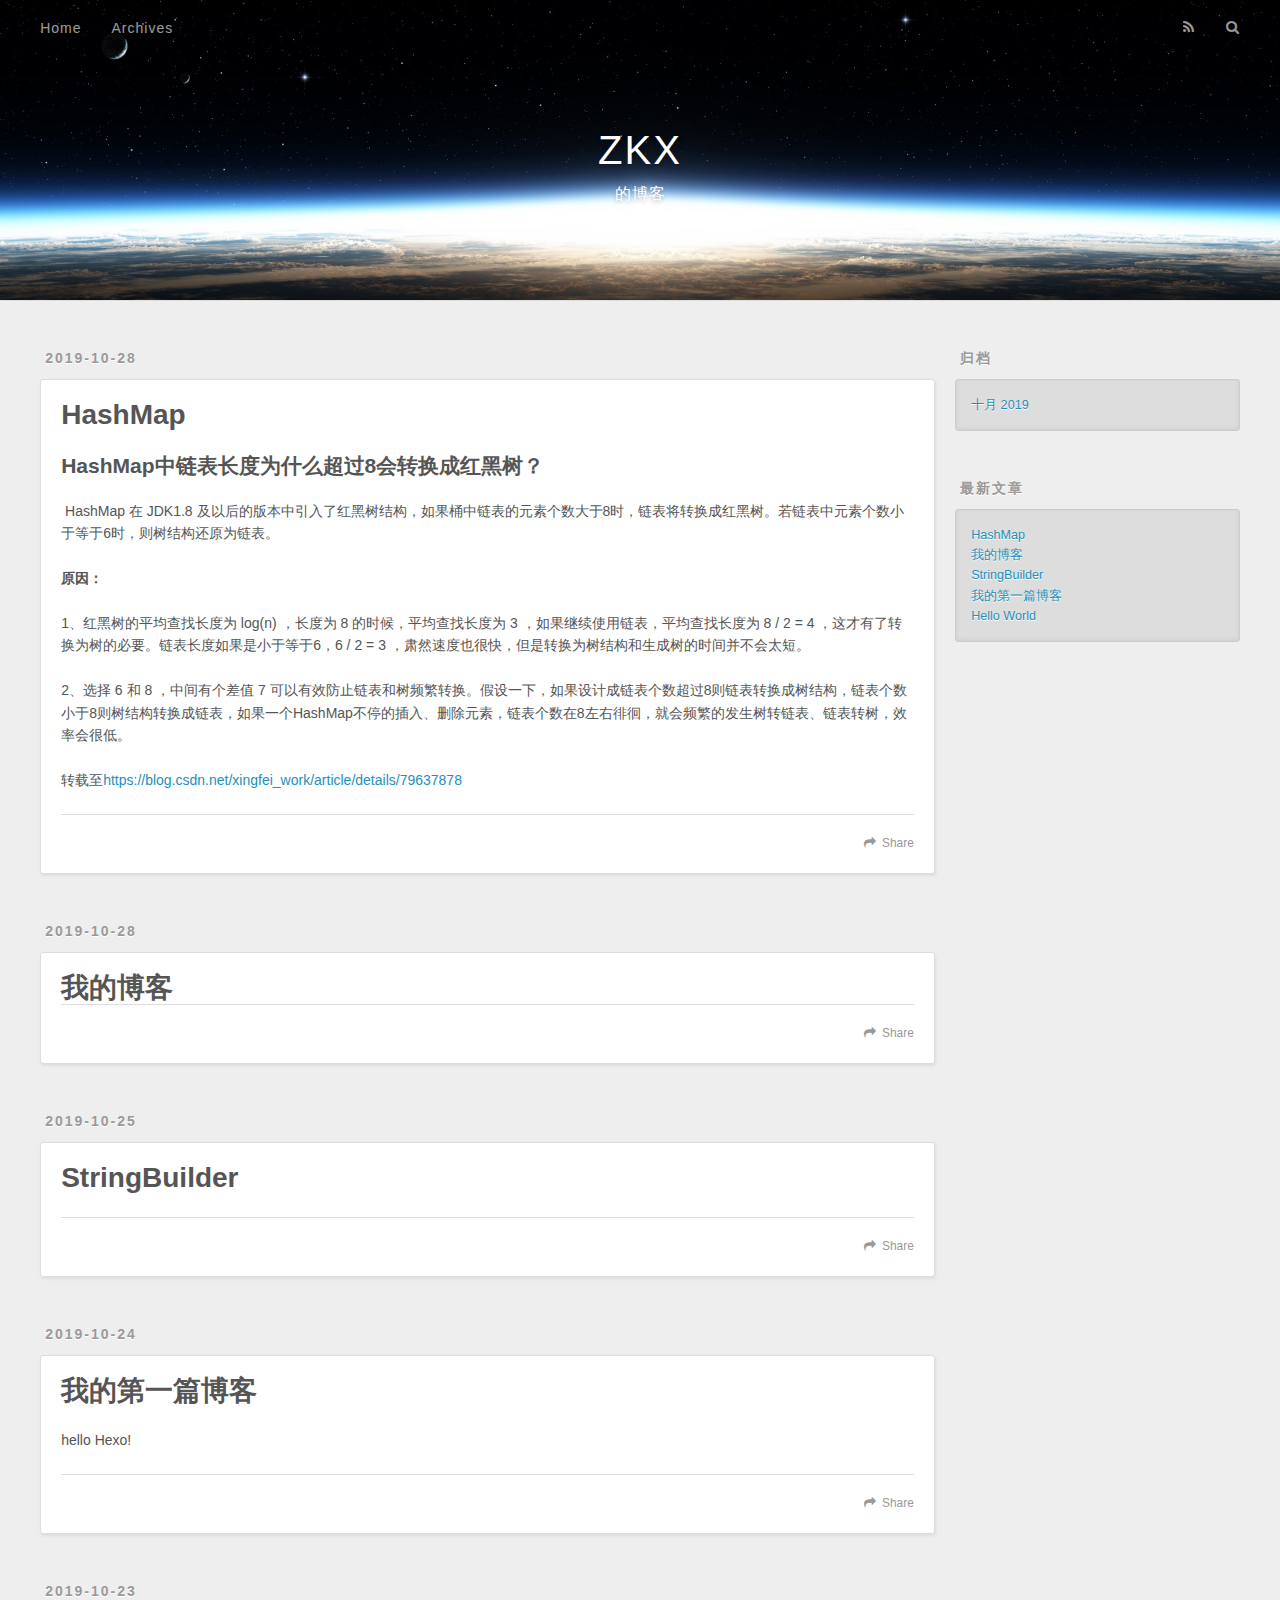
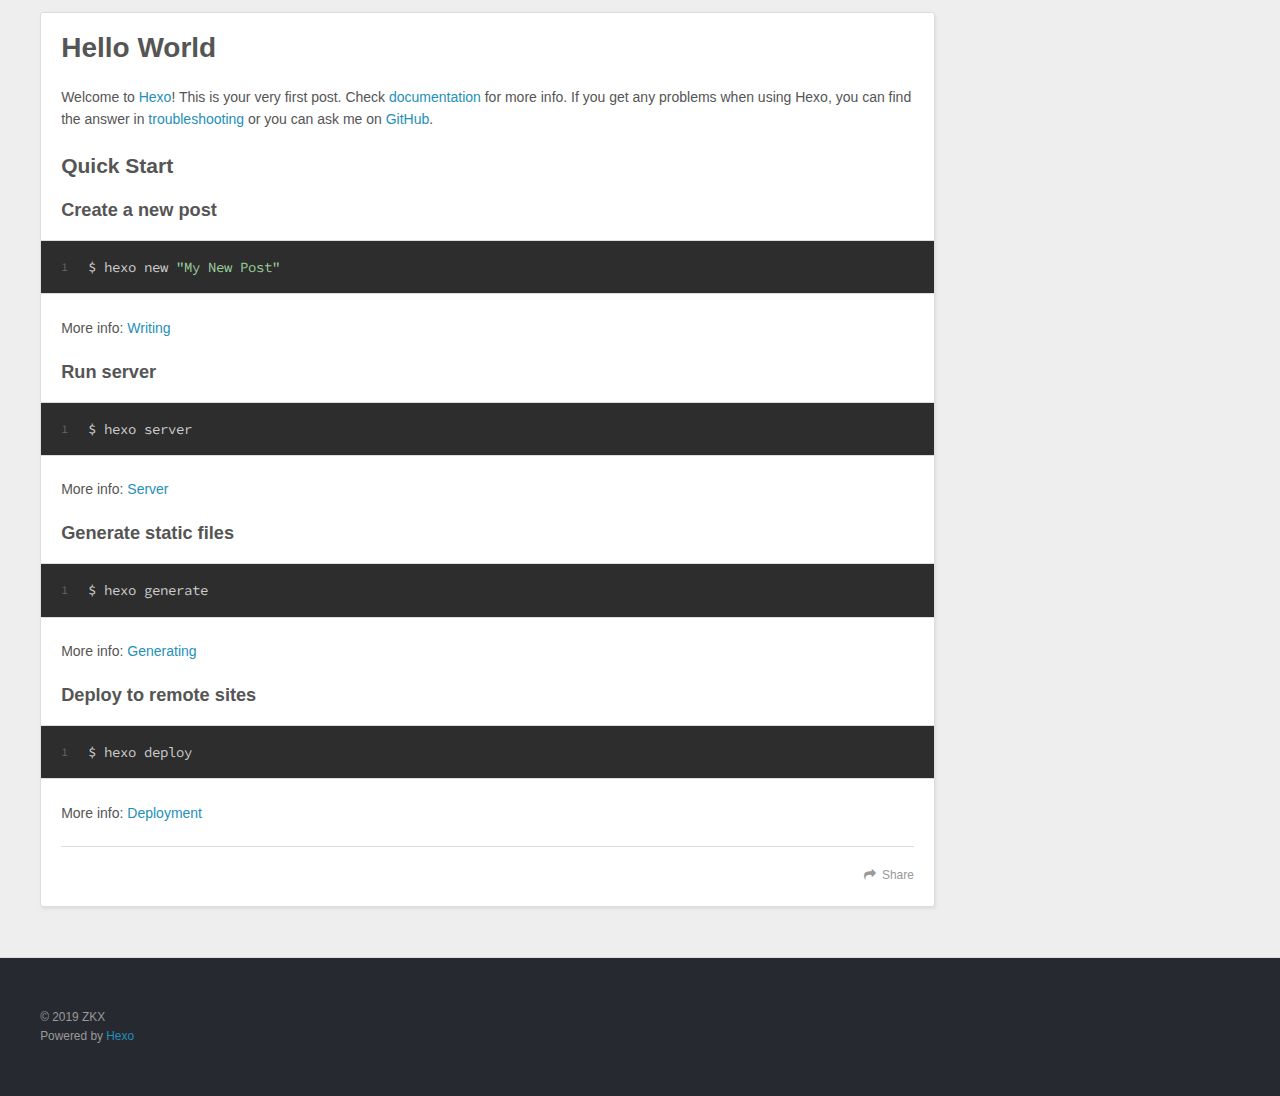
==== commit b0dad3f4: "Site updated: 2019-10-28 17:16:34" ====
--- a/index.html
+++ b/index.html
@@ -68,6 +68,47 @@
       <div class="outer">
         <section id="main">
   
+    <article id="post-HashMap" class="article article-type-post" itemscope itemprop="blogPost">
+  <div class="article-meta">
+    <a href="/2019/10/28/HashMap/" class="article-date">
+  <time datetime="2019-10-28T09:07:18.000Z" itemprop="datePublished">2019-10-28</time>
+</a>
+    
+  </div>
+  <div class="article-inner">
+    
+    
+      <header class="article-header">
+        
+  
+    <h1 itemprop="name">
+      <a class="article-title" href="/2019/10/28/HashMap/">HashMap</a>
+    </h1>
+  
+
+      </header>
+    
+    <div class="article-entry" itemprop="articleBody">
+      
+        <h2 id="HashMap中链表长度为什么超过8会转换成红黑树？"><a href="#HashMap中链表长度为什么超过8会转换成红黑树？" class="headerlink" title="HashMap中链表长度为什么超过8会转换成红黑树？"></a>HashMap中链表长度为什么超过8会转换成红黑树？</h2><p>​        HashMap 在 JDK1.8 及以后的版本中引入了红黑树结构，如果桶中链表的元素个数大于8时，链表将转换成红黑树。若链表中元素个数小于等于6时，则树结构还原为链表。</p>
+<p><strong>原因：</strong></p>
+<p>1、红黑树的平均查找长度为 log(n) ，长度为 8 的时候，平均查找长度为 3 ，如果继续使用链表，平均查找长度为 8 / 2 = 4 ，这才有了转换为树的必要。链表长度如果是小于等于6，6 / 2 = 3 ，肃然速度也很快，但是转换为树结构和生成树的时间并不会太短。</p>
+<p>2、选择 6 和 8 ，中间有个差值 7 可以有效防止链表和树频繁转换。假设一下，如果设计成链表个数超过8则链表转换成树结构，链表个数小于8则树结构转换成链表，如果一个HashMap不停的插入、删除元素，链表个数在8左右徘徊，就会频繁的发生树转链表、链表转树，效率会很低。</p>
+<p>转载至<a href="https://blog.csdn.net/xingfei_work/article/details/79637878" target="_blank" rel="noopener">https://blog.csdn.net/xingfei_work/article/details/79637878</a></p>
+
+      
+    </div>
+    <footer class="article-footer">
+      <a data-url="http://yoursite.com/2019/10/28/HashMap/" data-id="ck2a7jtcs0002lg8482iw0s7z" class="article-share-link">Share</a>
+      
+      
+    </footer>
+  </div>
+  
+</article>
+
+
+  
     <article id="post-我的博客" class="article article-type-post" itemscope itemprop="blogPost">
   <div class="article-meta">
     <a href="/2019/10/28/%E6%88%91%E7%9A%84%E5%8D%9A%E5%AE%A2/" class="article-date">
@@ -94,7 +135,7 @@
       
     </div>
     <footer class="article-footer">
-      <a data-url="http://yoursite.com/2019/10/28/%E6%88%91%E7%9A%84%E5%8D%9A%E5%AE%A2/" data-id="ck2a6ynk60002lg840a7deyl5" class="article-share-link">Share</a>
+      <a data-url="http://yoursite.com/2019/10/28/%E6%88%91%E7%9A%84%E5%8D%9A%E5%AE%A2/" data-id="ck2a7jtcq0001lg8477ry3od3" class="article-share-link">Share</a>
       
       
     </footer>
@@ -130,7 +171,7 @@
       
     </div>
     <footer class="article-footer">
-      <a data-url="http://yoursite.com/2019/10/25/StringBuilder/" data-id="ck2a6ynk50001lg846k0b5xjx" class="article-share-link">Share</a>
+      <a data-url="http://yoursite.com/2019/10/25/StringBuilder/" data-id="ck2a7jtck0000lg845ycdasyf" class="article-share-link">Share</a>
       
       
     </footer>
@@ -167,7 +208,7 @@
       
     </div>
     <footer class="article-footer">
-      <a data-url="http://yoursite.com/2019/10/24/%E6%88%91%E7%9A%84%E7%AC%AC%E4%B8%80%E7%AF%87%E5%8D%9A%E5%AE%A2/" data-id="ck2a6ynk80003lg84acrs8lue" class="article-share-link">Share</a>
+      <a data-url="http://yoursite.com/2019/10/24/%E6%88%91%E7%9A%84%E7%AC%AC%E4%B8%80%E7%AF%87%E5%8D%9A%E5%AE%A2/" data-id="ck2a7jtcv0004lg84970h2btu" class="article-share-link">Share</a>
       
       
     </footer>
@@ -216,7 +257,7 @@
       
     </div>
     <footer class="article-footer">
-      <a data-url="http://yoursite.com/2019/10/23/hello-world/" data-id="ck2a6ynjy0000lg845vvg8w9s" class="article-share-link">Share</a>
+      <a data-url="http://yoursite.com/2019/10/23/hello-world/" data-id="ck2a7jtcu0003lg84d0yy39gt" class="article-share-link">Share</a>
       
       
     </footer>
@@ -257,6 +298,10 @@
       <ul>
         
           <li>
+            <a href="/2019/10/28/HashMap/">HashMap</a>
+          </li>
+        
+          <li>
             <a href="/2019/10/28/%E6%88%91%E7%9A%84%E5%8D%9A%E5%AE%A2/">我的博客</a>
           </li>
         
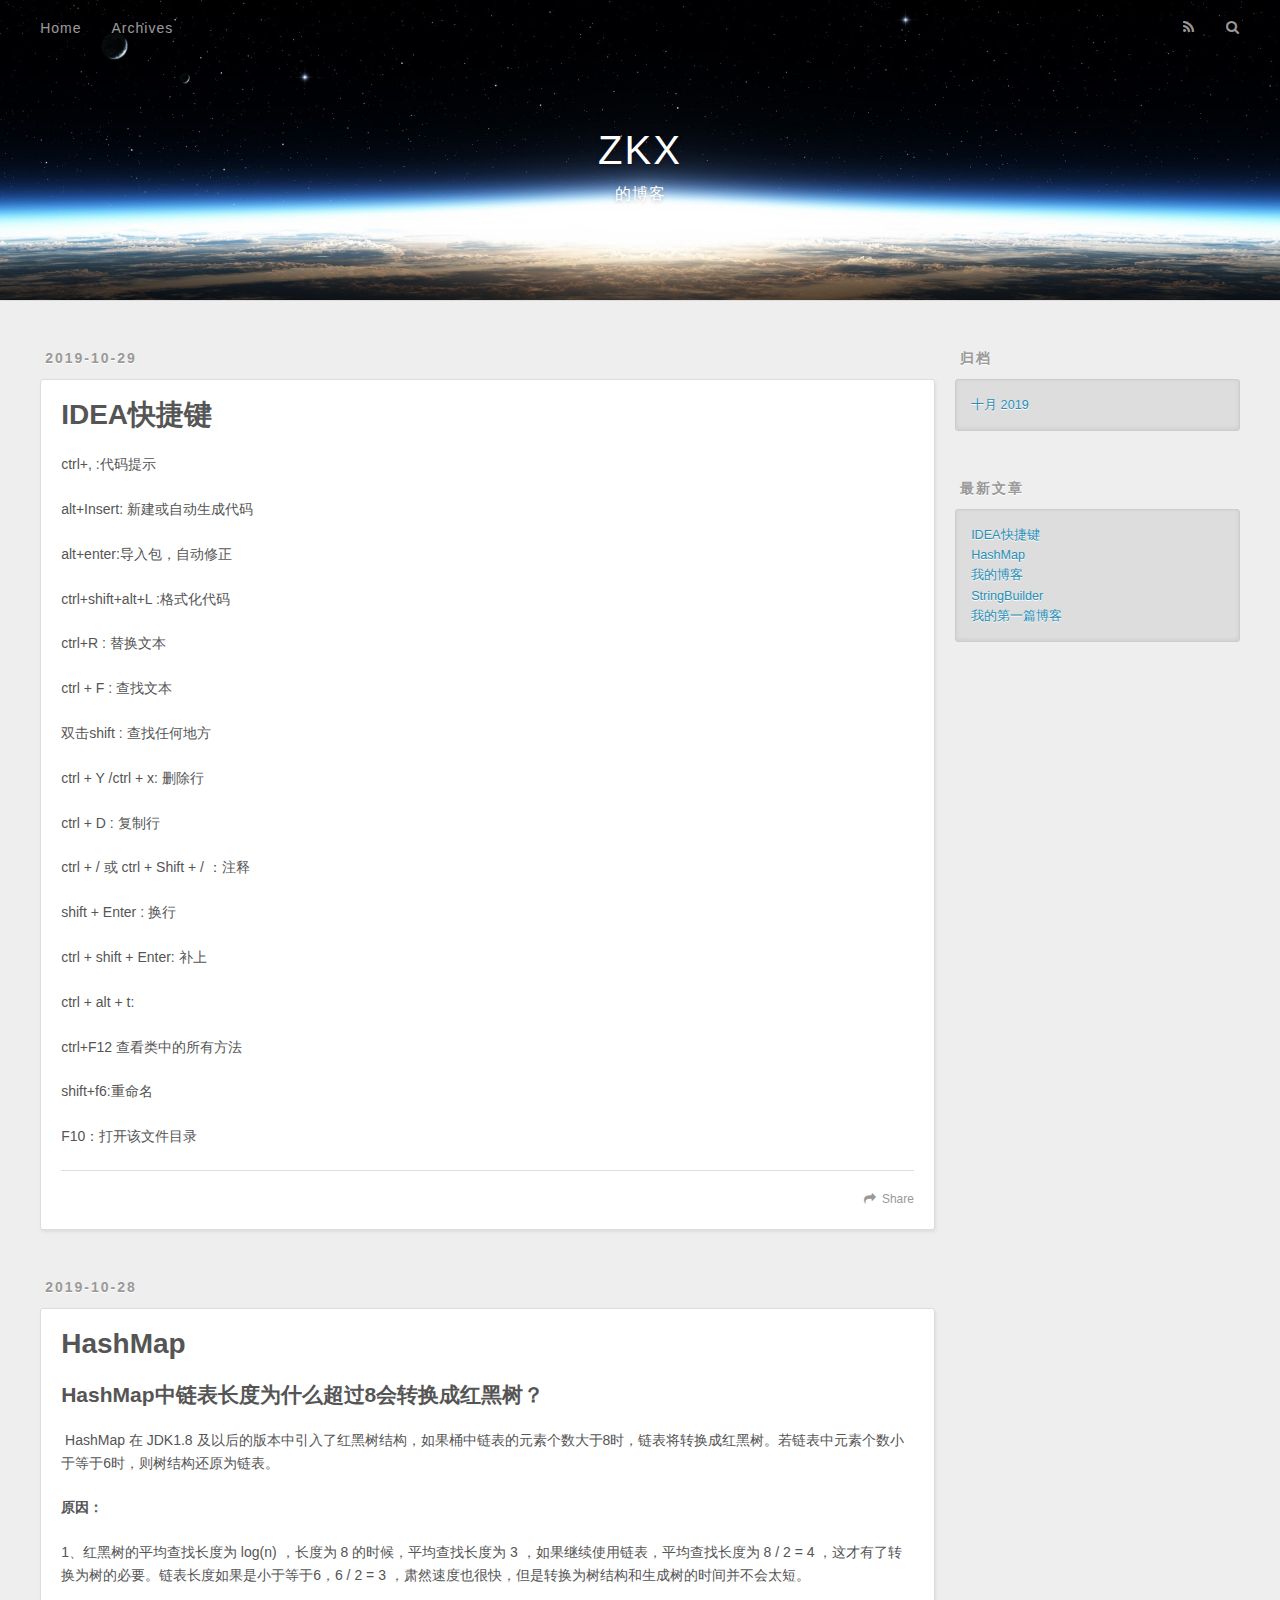
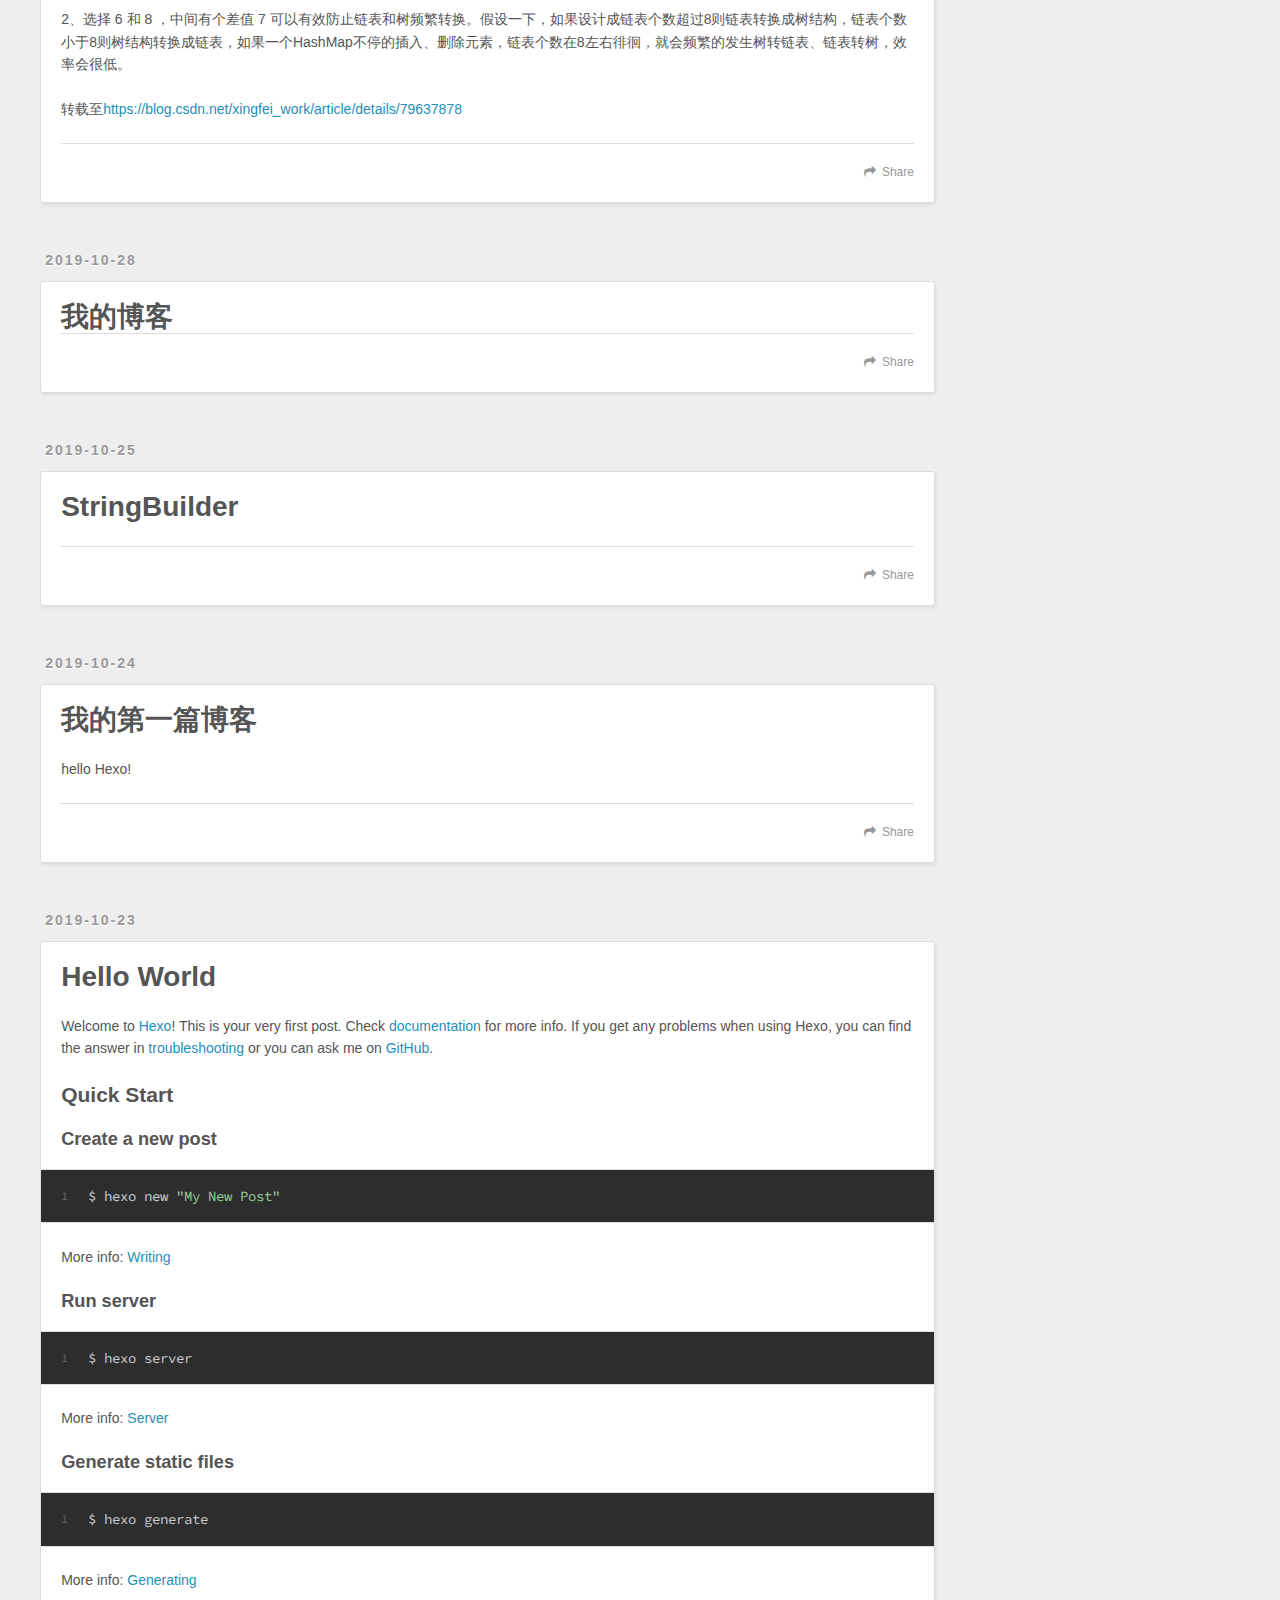
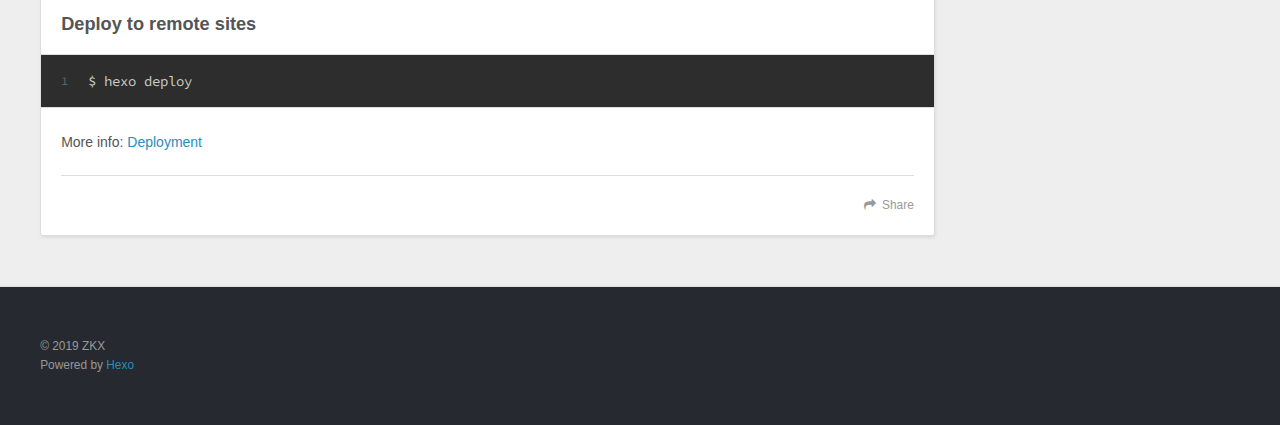
==== commit b51104ea: "Site updated: 2019-10-29 09:14:27" ====
--- a/index.html
+++ b/index.html
@@ -68,6 +68,58 @@
       <div class="outer">
         <section id="main">
   
+    <article id="post-IDEA快捷键" class="article article-type-post" itemscope itemprop="blogPost">
+  <div class="article-meta">
+    <a href="/2019/10/29/IDEA%E5%BF%AB%E6%8D%B7%E9%94%AE/" class="article-date">
+  <time datetime="2019-10-29T01:13:31.000Z" itemprop="datePublished">2019-10-29</time>
+</a>
+    
+  </div>
+  <div class="article-inner">
+    
+    
+      <header class="article-header">
+        
+  
+    <h1 itemprop="name">
+      <a class="article-title" href="/2019/10/29/IDEA%E5%BF%AB%E6%8D%B7%E9%94%AE/">IDEA快捷键</a>
+    </h1>
+  
+
+      </header>
+    
+    <div class="article-entry" itemprop="articleBody">
+      
+        <p> ctrl+, :代码提示</p>
+<p>alt+Insert: 新建或自动生成代码</p>
+<p>alt+enter:导入包，自动修正</p>
+<p>ctrl+shift+alt+L :格式化代码</p>
+<p>ctrl+R : 替换文本</p>
+<p>ctrl + F : 查找文本</p>
+<p>双击shift  : 查找任何地方</p>
+<p>ctrl + Y /ctrl + x: 删除行</p>
+<p>ctrl + D : 复制行</p>
+<p>ctrl + / 或 ctrl + Shift + / ：注释  </p>
+<p>shift + Enter : 换行</p>
+<p>ctrl + shift + Enter:  补上</p>
+<p>ctrl + alt + t:</p>
+<p>ctrl+F12 查看类中的所有方法</p>
+<p>shift+f6:重命名</p>
+<p>F10：打开该文件目录</p>
+
+      
+    </div>
+    <footer class="article-footer">
+      <a data-url="http://yoursite.com/2019/10/29/IDEA%E5%BF%AB%E6%8D%B7%E9%94%AE/" data-id="ck2b5rng40000q484f44c3mlp" class="article-share-link">Share</a>
+      
+      
+    </footer>
+  </div>
+  
+</article>
+
+
+  
     <article id="post-HashMap" class="article article-type-post" itemscope itemprop="blogPost">
   <div class="article-meta">
     <a href="/2019/10/28/HashMap/" class="article-date">
@@ -99,7 +151,7 @@
       
     </div>
     <footer class="article-footer">
-      <a data-url="http://yoursite.com/2019/10/28/HashMap/" data-id="ck2a7jtcs0002lg8482iw0s7z" class="article-share-link">Share</a>
+      <a data-url="http://yoursite.com/2019/10/28/HashMap/" data-id="ck2b5rnge0005q484hgcx1m0a" class="article-share-link">Share</a>
       
       
     </footer>
@@ -135,7 +187,7 @@
       
     </div>
     <footer class="article-footer">
-      <a data-url="http://yoursite.com/2019/10/28/%E6%88%91%E7%9A%84%E5%8D%9A%E5%AE%A2/" data-id="ck2a7jtcq0001lg8477ry3od3" class="article-share-link">Share</a>
+      <a data-url="http://yoursite.com/2019/10/28/%E6%88%91%E7%9A%84%E5%8D%9A%E5%AE%A2/" data-id="ck2b5rng90001q4847z4wgpwt" class="article-share-link">Share</a>
       
       
     </footer>
@@ -171,7 +223,7 @@
       
     </div>
     <footer class="article-footer">
-      <a data-url="http://yoursite.com/2019/10/25/StringBuilder/" data-id="ck2a7jtck0000lg845ycdasyf" class="article-share-link">Share</a>
+      <a data-url="http://yoursite.com/2019/10/25/StringBuilder/" data-id="ck2b5rngb0002q484ezdm8hi1" class="article-share-link">Share</a>
       
       
     </footer>
@@ -208,7 +260,7 @@
       
     </div>
     <footer class="article-footer">
-      <a data-url="http://yoursite.com/2019/10/24/%E6%88%91%E7%9A%84%E7%AC%AC%E4%B8%80%E7%AF%87%E5%8D%9A%E5%AE%A2/" data-id="ck2a7jtcv0004lg84970h2btu" class="article-share-link">Share</a>
+      <a data-url="http://yoursite.com/2019/10/24/%E6%88%91%E7%9A%84%E7%AC%AC%E4%B8%80%E7%AF%87%E5%8D%9A%E5%AE%A2/" data-id="ck2b5rngd0004q4844ly2fe83" class="article-share-link">Share</a>
       
       
     </footer>
@@ -257,7 +309,7 @@
       
     </div>
     <footer class="article-footer">
-      <a data-url="http://yoursite.com/2019/10/23/hello-world/" data-id="ck2a7jtcu0003lg84d0yy39gt" class="article-share-link">Share</a>
+      <a data-url="http://yoursite.com/2019/10/23/hello-world/" data-id="ck2b5rngc0003q48423s0eftb" class="article-share-link">Share</a>
       
       
     </footer>
@@ -298,6 +350,10 @@
       <ul>
         
           <li>
+            <a href="/2019/10/29/IDEA%E5%BF%AB%E6%8D%B7%E9%94%AE/">IDEA快捷键</a>
+          </li>
+        
+          <li>
             <a href="/2019/10/28/HashMap/">HashMap</a>
           </li>
         
@@ -311,10 +367,6 @@
         
           <li>
             <a href="/2019/10/24/%E6%88%91%E7%9A%84%E7%AC%AC%E4%B8%80%E7%AF%87%E5%8D%9A%E5%AE%A2/">我的第一篇博客</a>
-          </li>
-        
-          <li>
-            <a href="/2019/10/23/hello-world/">Hello World</a>
           </li>
         
       </ul>
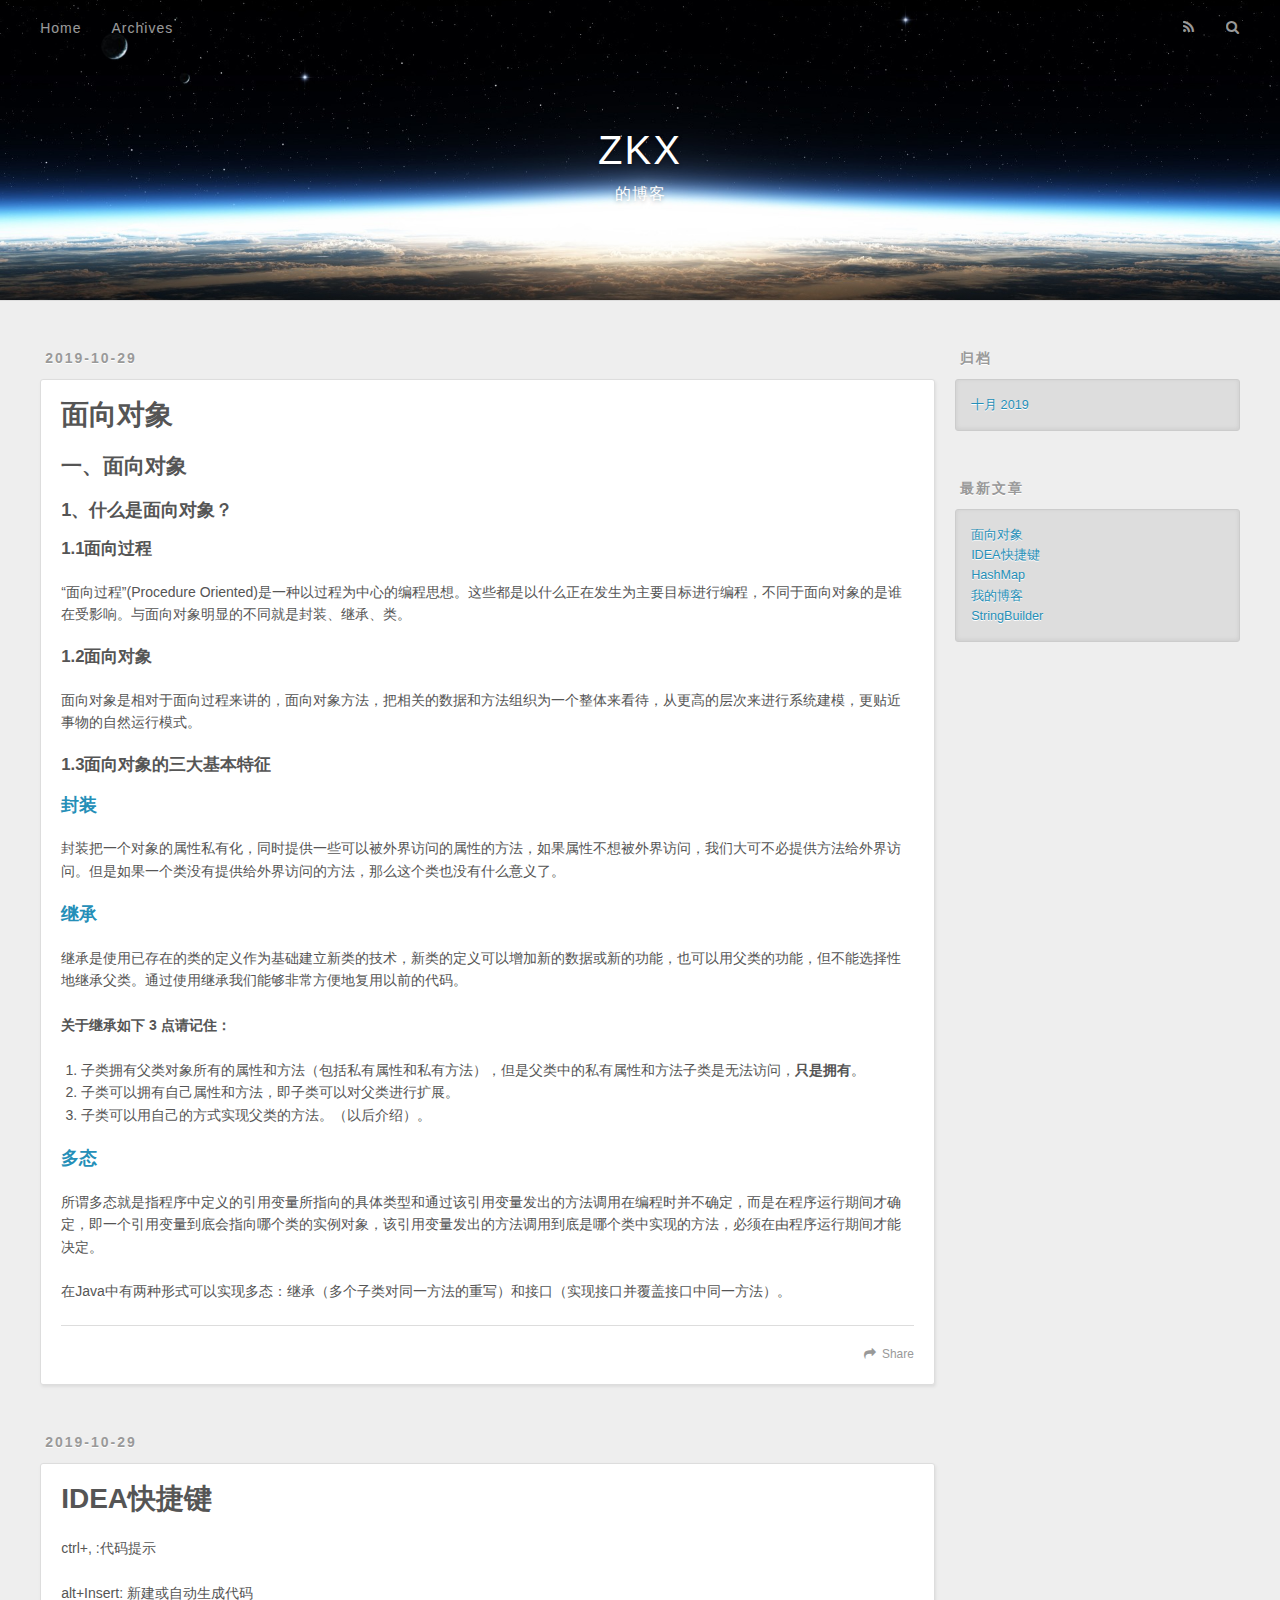
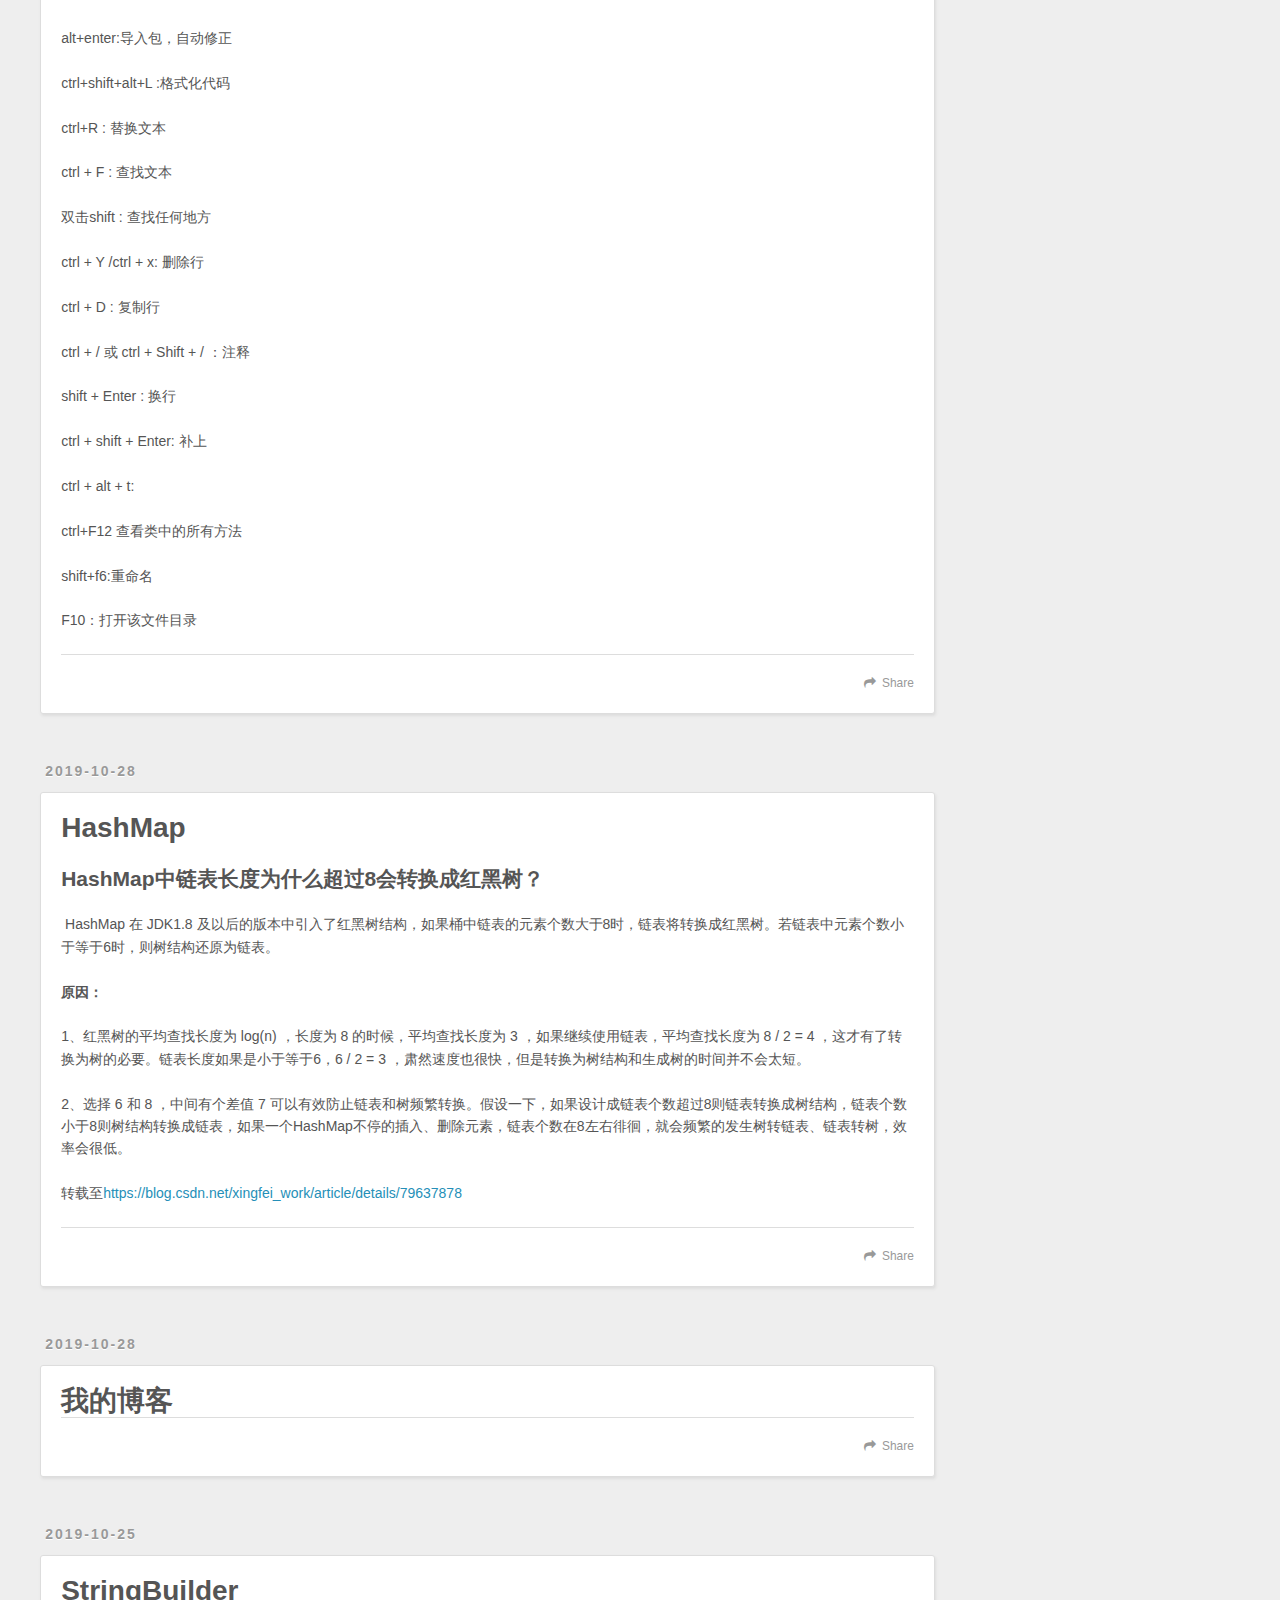
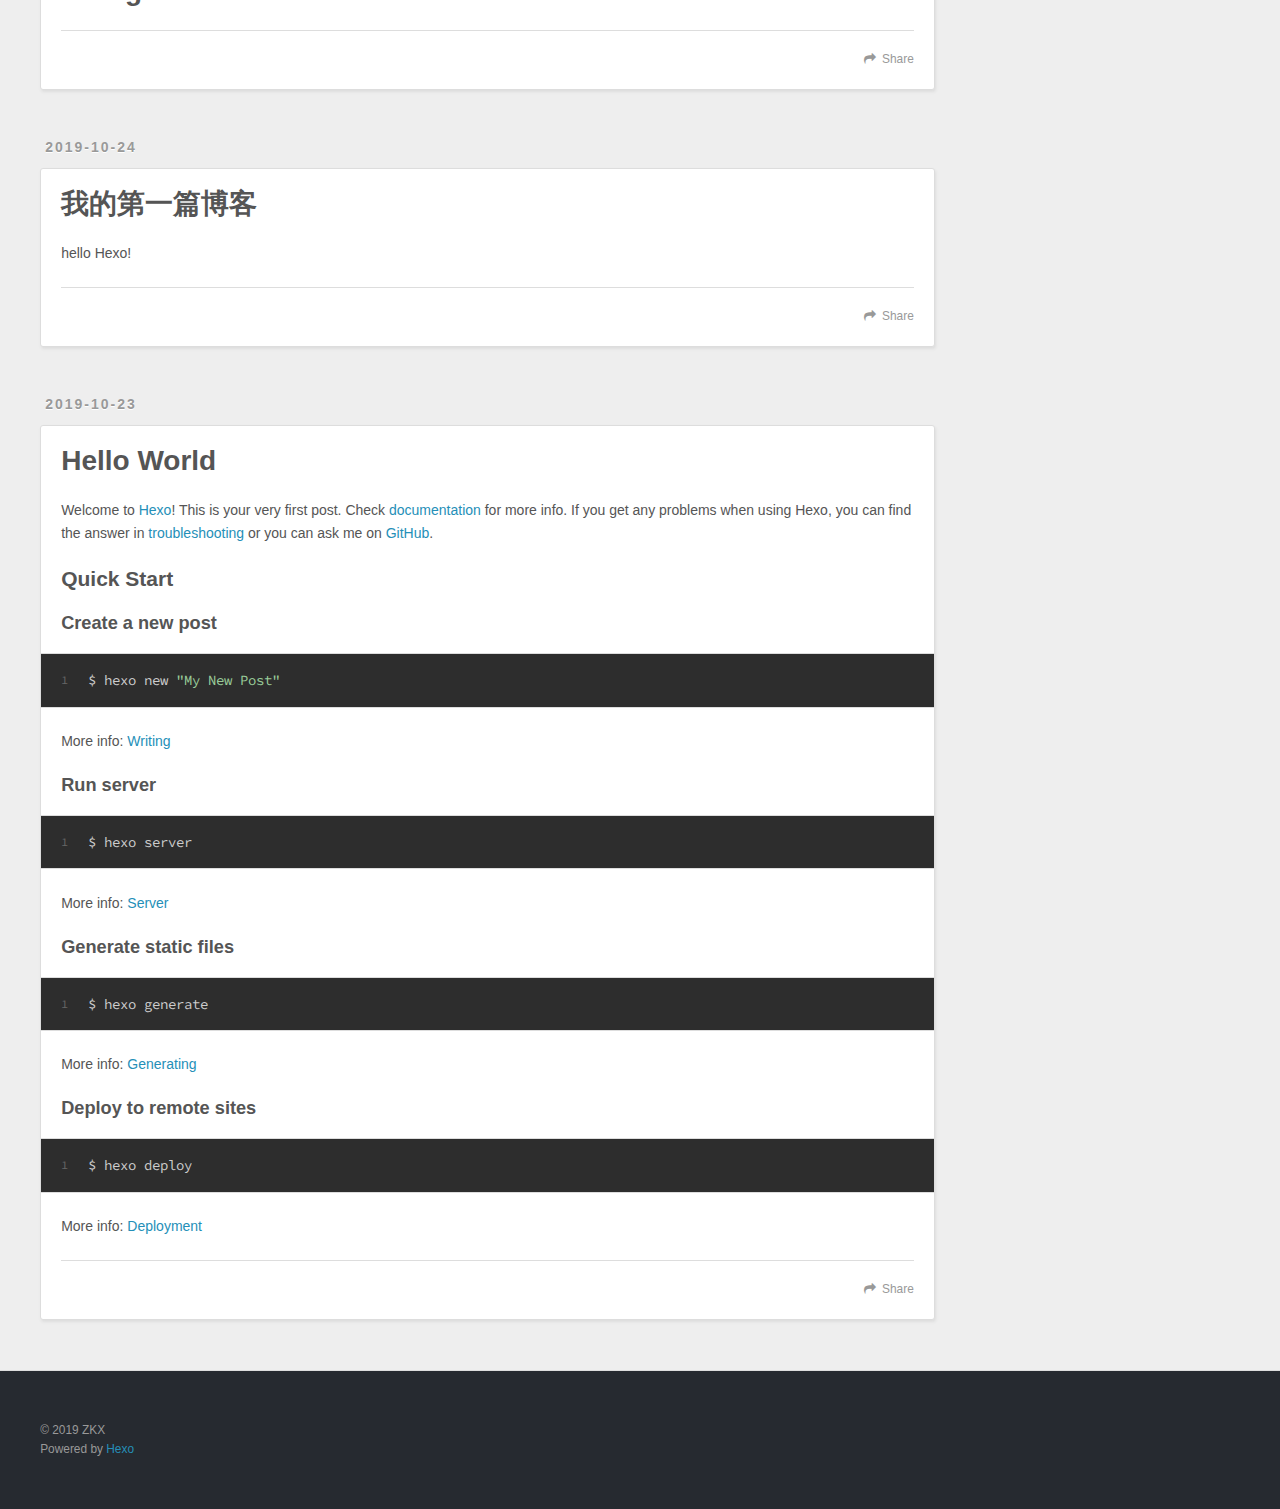
==== commit 19652659: "Site updated: 2019-10-29 09:52:10" ====
--- a/index.html
+++ b/index.html
@@ -67,6 +67,54 @@
 </header>
       <div class="outer">
         <section id="main">
+  
+    <article id="post-面向对象" class="article article-type-post" itemscope itemprop="blogPost">
+  <div class="article-meta">
+    <a href="/2019/10/29/%E9%9D%A2%E5%90%91%E5%AF%B9%E8%B1%A1/" class="article-date">
+  <time datetime="2019-10-29T01:36:36.000Z" itemprop="datePublished">2019-10-29</time>
+</a>
+    
+  </div>
+  <div class="article-inner">
+    
+    
+      <header class="article-header">
+        
+  
+    <h1 itemprop="name">
+      <a class="article-title" href="/2019/10/29/%E9%9D%A2%E5%90%91%E5%AF%B9%E8%B1%A1/">面向对象</a>
+    </h1>
+  
+
+      </header>
+    
+    <div class="article-entry" itemprop="articleBody">
+      
+        <h2 id="一、面向对象"><a href="#一、面向对象" class="headerlink" title="一、面向对象"></a>一、面向对象</h2><h3 id="1、什么是面向对象？"><a href="#1、什么是面向对象？" class="headerlink" title="1、什么是面向对象？"></a>1、什么是面向对象？</h3><h4 id="1-1面向过程"><a href="#1-1面向过程" class="headerlink" title="1.1面向过程"></a>1.1面向过程</h4><p>“面向过程”(Procedure Oriented)是一种以过程为中心的编程思想。这些都是以什么正在发生为主要目标进行编程，不同于面向对象的是谁在受影响。与面向对象明显的不同就是封装、继承、类。</p>
+<h4 id="1-2面向对象"><a href="#1-2面向对象" class="headerlink" title="1.2面向对象"></a>1.2面向对象</h4><p>面向对象是相对于面向过程来讲的，面向对象方法，把相关的数据和方法组织为一个整体来看待，从更高的层次来进行系统建模，更贴近事物的自然运行模式。</p>
+<h4 id="1-3面向对象的三大基本特征"><a href="#1-3面向对象的三大基本特征" class="headerlink" title="1.3面向对象的三大基本特征"></a>1.3面向对象的三大基本特征</h4><h3 id="封装"><a href="#封装" class="headerlink" title="封装"></a><a href="https://snailclimb.gitee.io/javaguide/#/docs/java/Java基础知识?id=封装" target="_blank" rel="noopener">封装</a></h3><p>封装把一个对象的属性私有化，同时提供一些可以被外界访问的属性的方法，如果属性不想被外界访问，我们大可不必提供方法给外界访问。但是如果一个类没有提供给外界访问的方法，那么这个类也没有什么意义了。</p>
+<h3 id="继承"><a href="#继承" class="headerlink" title="继承"></a><a href="https://snailclimb.gitee.io/javaguide/#/docs/java/Java基础知识?id=继承" target="_blank" rel="noopener">继承</a></h3><p>继承是使用已存在的类的定义作为基础建立新类的技术，新类的定义可以增加新的数据或新的功能，也可以用父类的功能，但不能选择性地继承父类。通过使用继承我们能够非常方便地复用以前的代码。</p>
+<p><strong>关于继承如下 3 点请记住：</strong></p>
+<ol>
+<li>子类拥有父类对象所有的属性和方法（包括私有属性和私有方法），但是父类中的私有属性和方法子类是无法访问，<strong>只是拥有</strong>。</li>
+<li>子类可以拥有自己属性和方法，即子类可以对父类进行扩展。</li>
+<li>子类可以用自己的方式实现父类的方法。（以后介绍）。</li>
+</ol>
+<h3 id="多态"><a href="#多态" class="headerlink" title="多态"></a><a href="https://snailclimb.gitee.io/javaguide/#/docs/java/Java基础知识?id=多态" target="_blank" rel="noopener">多态</a></h3><p>所谓多态就是指程序中定义的引用变量所指向的具体类型和通过该引用变量发出的方法调用在编程时并不确定，而是在程序运行期间才确定，即一个引用变量到底会指向哪个类的实例对象，该引用变量发出的方法调用到底是哪个类中实现的方法，必须在由程序运行期间才能决定。</p>
+<p>在Java中有两种形式可以实现多态：继承（多个子类对同一方法的重写）和接口（实现接口并覆盖接口中同一方法）。</p>
+
+      
+    </div>
+    <footer class="article-footer">
+      <a data-url="http://yoursite.com/2019/10/29/%E9%9D%A2%E5%90%91%E5%AF%B9%E8%B1%A1/" data-id="ck2b745vw0006hs847lqe76cm" class="article-share-link">Share</a>
+      
+      
+    </footer>
+  </div>
+  
+</article>
+
+
   
     <article id="post-IDEA快捷键" class="article article-type-post" itemscope itemprop="blogPost">
   <div class="article-meta">
@@ -110,7 +158,7 @@
       
     </div>
     <footer class="article-footer">
-      <a data-url="http://yoursite.com/2019/10/29/IDEA%E5%BF%AB%E6%8D%B7%E9%94%AE/" data-id="ck2b5rng40000q484f44c3mlp" class="article-share-link">Share</a>
+      <a data-url="http://yoursite.com/2019/10/29/IDEA%E5%BF%AB%E6%8D%B7%E9%94%AE/" data-id="ck2b745vl0001hs8446ryc3kz" class="article-share-link">Share</a>
       
       
     </footer>
@@ -151,7 +199,7 @@
       
     </div>
     <footer class="article-footer">
-      <a data-url="http://yoursite.com/2019/10/28/HashMap/" data-id="ck2b5rnge0005q484hgcx1m0a" class="article-share-link">Share</a>
+      <a data-url="http://yoursite.com/2019/10/28/HashMap/" data-id="ck2b745vn0002hs84a4298fuj" class="article-share-link">Share</a>
       
       
     </footer>
@@ -187,7 +235,7 @@
       
     </div>
     <footer class="article-footer">
-      <a data-url="http://yoursite.com/2019/10/28/%E6%88%91%E7%9A%84%E5%8D%9A%E5%AE%A2/" data-id="ck2b5rng90001q4847z4wgpwt" class="article-share-link">Share</a>
+      <a data-url="http://yoursite.com/2019/10/28/%E6%88%91%E7%9A%84%E5%8D%9A%E5%AE%A2/" data-id="ck2b745vo0003hs8436m9cczy" class="article-share-link">Share</a>
       
       
     </footer>
@@ -223,7 +271,7 @@
       
     </div>
     <footer class="article-footer">
-      <a data-url="http://yoursite.com/2019/10/25/StringBuilder/" data-id="ck2b5rngb0002q484ezdm8hi1" class="article-share-link">Share</a>
+      <a data-url="http://yoursite.com/2019/10/25/StringBuilder/" data-id="ck2b745vg0000hs84d665d7zr" class="article-share-link">Share</a>
       
       
     </footer>
@@ -260,7 +308,7 @@
       
     </div>
     <footer class="article-footer">
-      <a data-url="http://yoursite.com/2019/10/24/%E6%88%91%E7%9A%84%E7%AC%AC%E4%B8%80%E7%AF%87%E5%8D%9A%E5%AE%A2/" data-id="ck2b5rngd0004q4844ly2fe83" class="article-share-link">Share</a>
+      <a data-url="http://yoursite.com/2019/10/24/%E6%88%91%E7%9A%84%E7%AC%AC%E4%B8%80%E7%AF%87%E5%8D%9A%E5%AE%A2/" data-id="ck2b745vr0005hs84eei908bg" class="article-share-link">Share</a>
       
       
     </footer>
@@ -309,7 +357,7 @@
       
     </div>
     <footer class="article-footer">
-      <a data-url="http://yoursite.com/2019/10/23/hello-world/" data-id="ck2b5rngc0003q48423s0eftb" class="article-share-link">Share</a>
+      <a data-url="http://yoursite.com/2019/10/23/hello-world/" data-id="ck2b745vq0004hs84abtl090q" class="article-share-link">Share</a>
       
       
     </footer>
@@ -350,6 +398,10 @@
       <ul>
         
           <li>
+            <a href="/2019/10/29/%E9%9D%A2%E5%90%91%E5%AF%B9%E8%B1%A1/">面向对象</a>
+          </li>
+        
+          <li>
             <a href="/2019/10/29/IDEA%E5%BF%AB%E6%8D%B7%E9%94%AE/">IDEA快捷键</a>
           </li>
         
@@ -363,10 +415,6 @@
         
           <li>
             <a href="/2019/10/25/StringBuilder/">StringBuilder</a>
-          </li>
-        
-          <li>
-            <a href="/2019/10/24/%E6%88%91%E7%9A%84%E7%AC%AC%E4%B8%80%E7%AF%87%E5%8D%9A%E5%AE%A2/">我的第一篇博客</a>
           </li>
         
       </ul>
